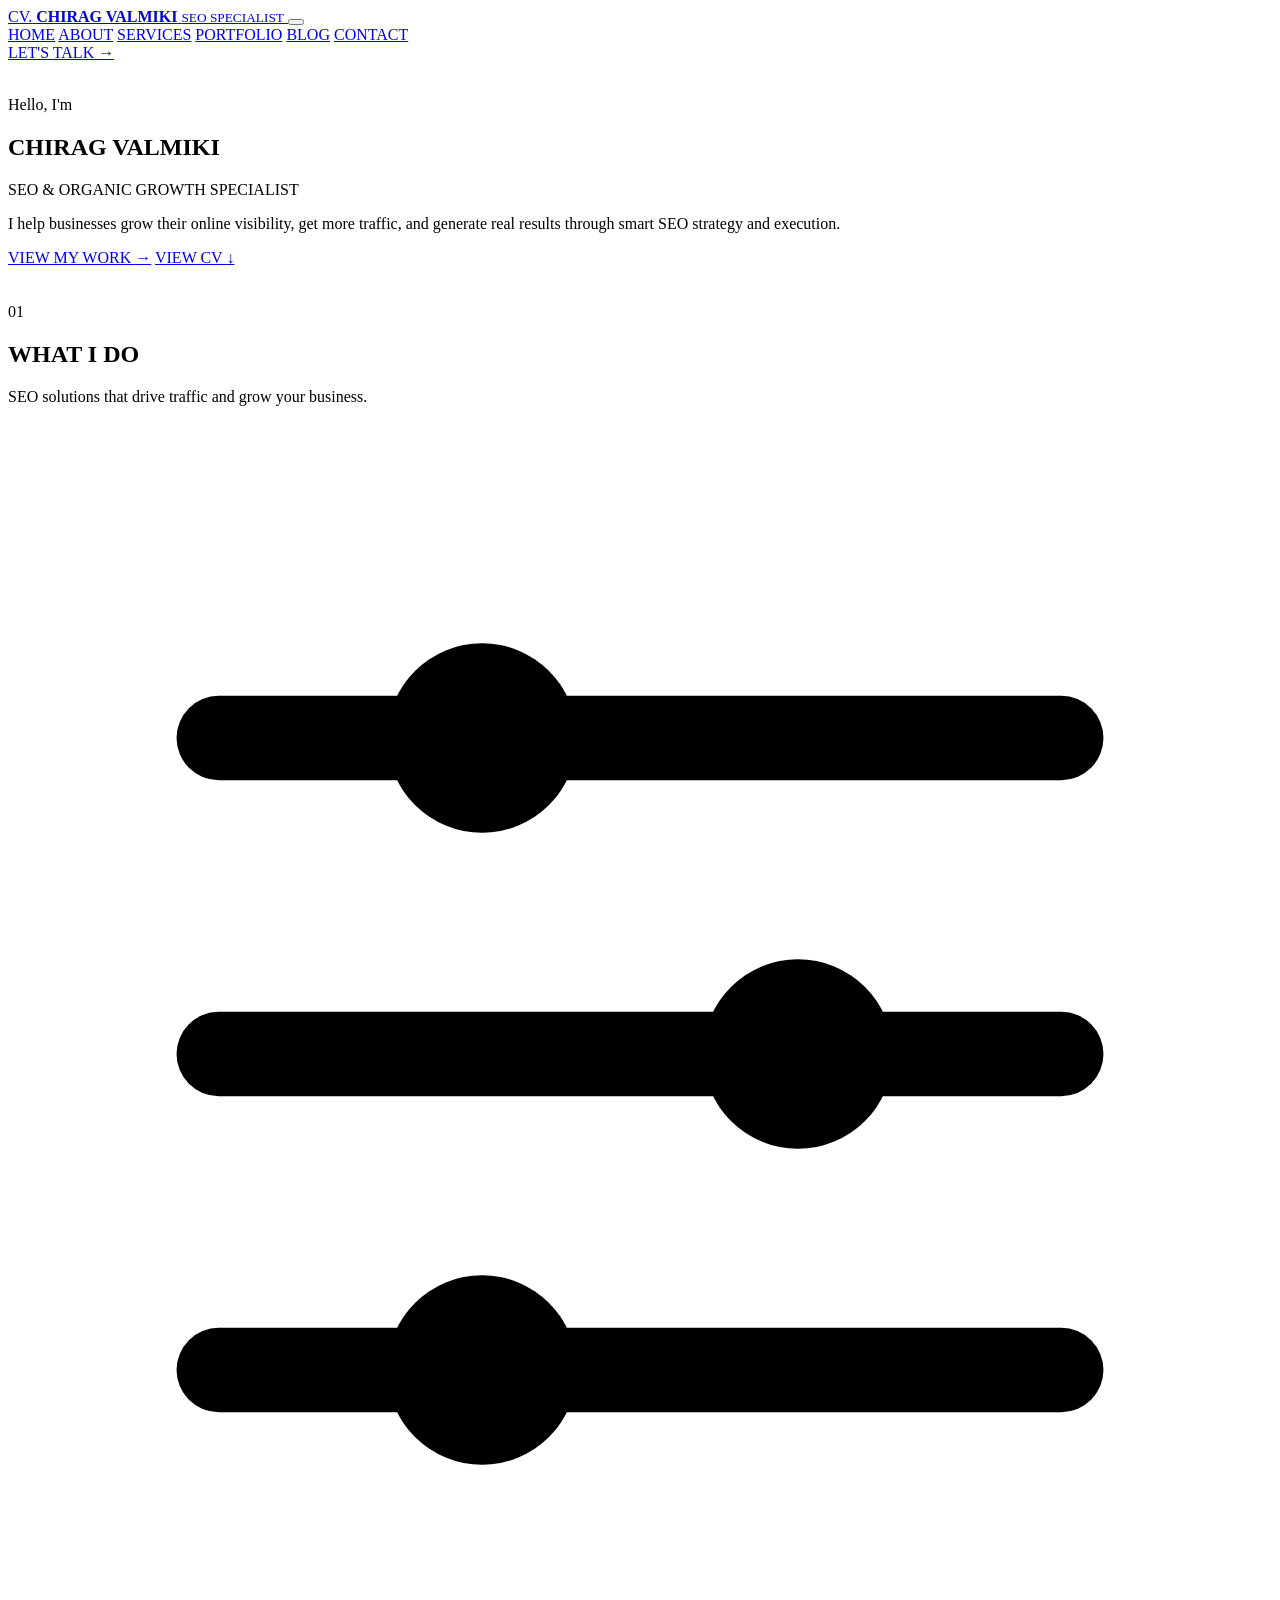
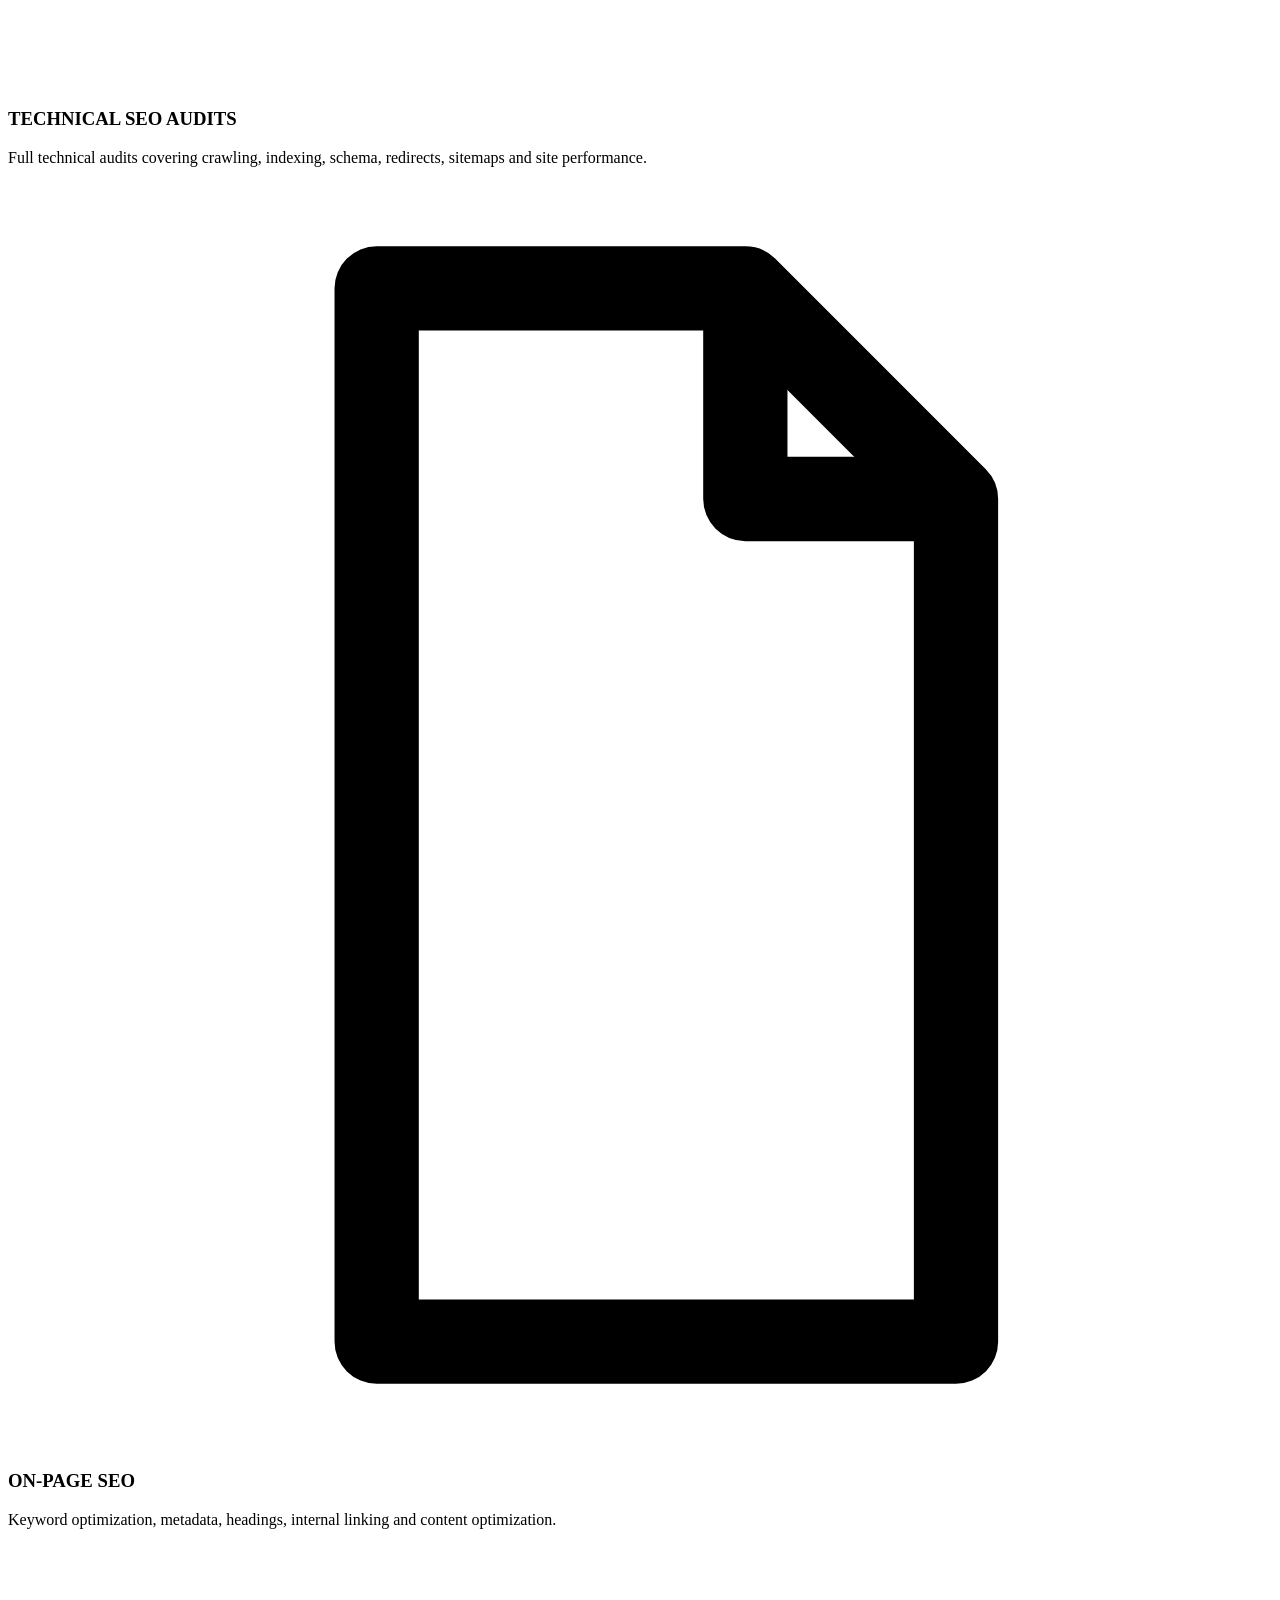
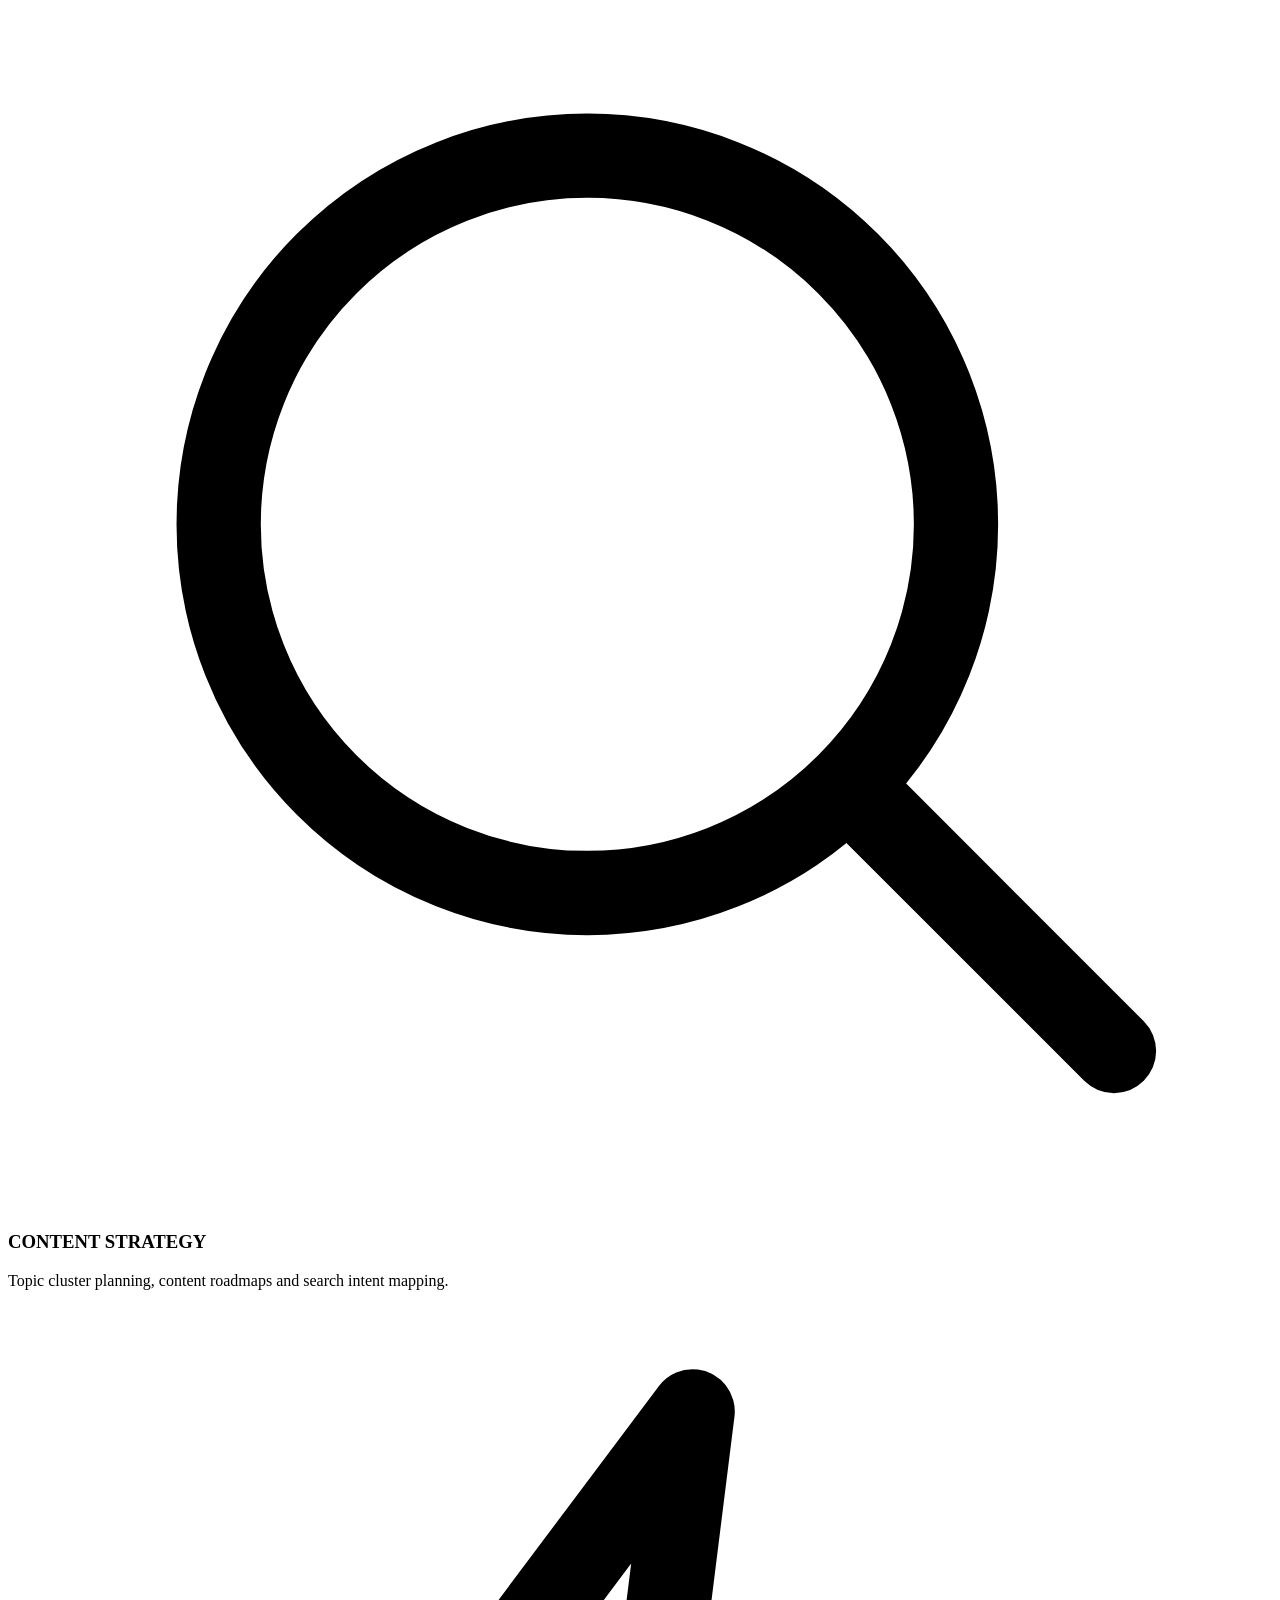
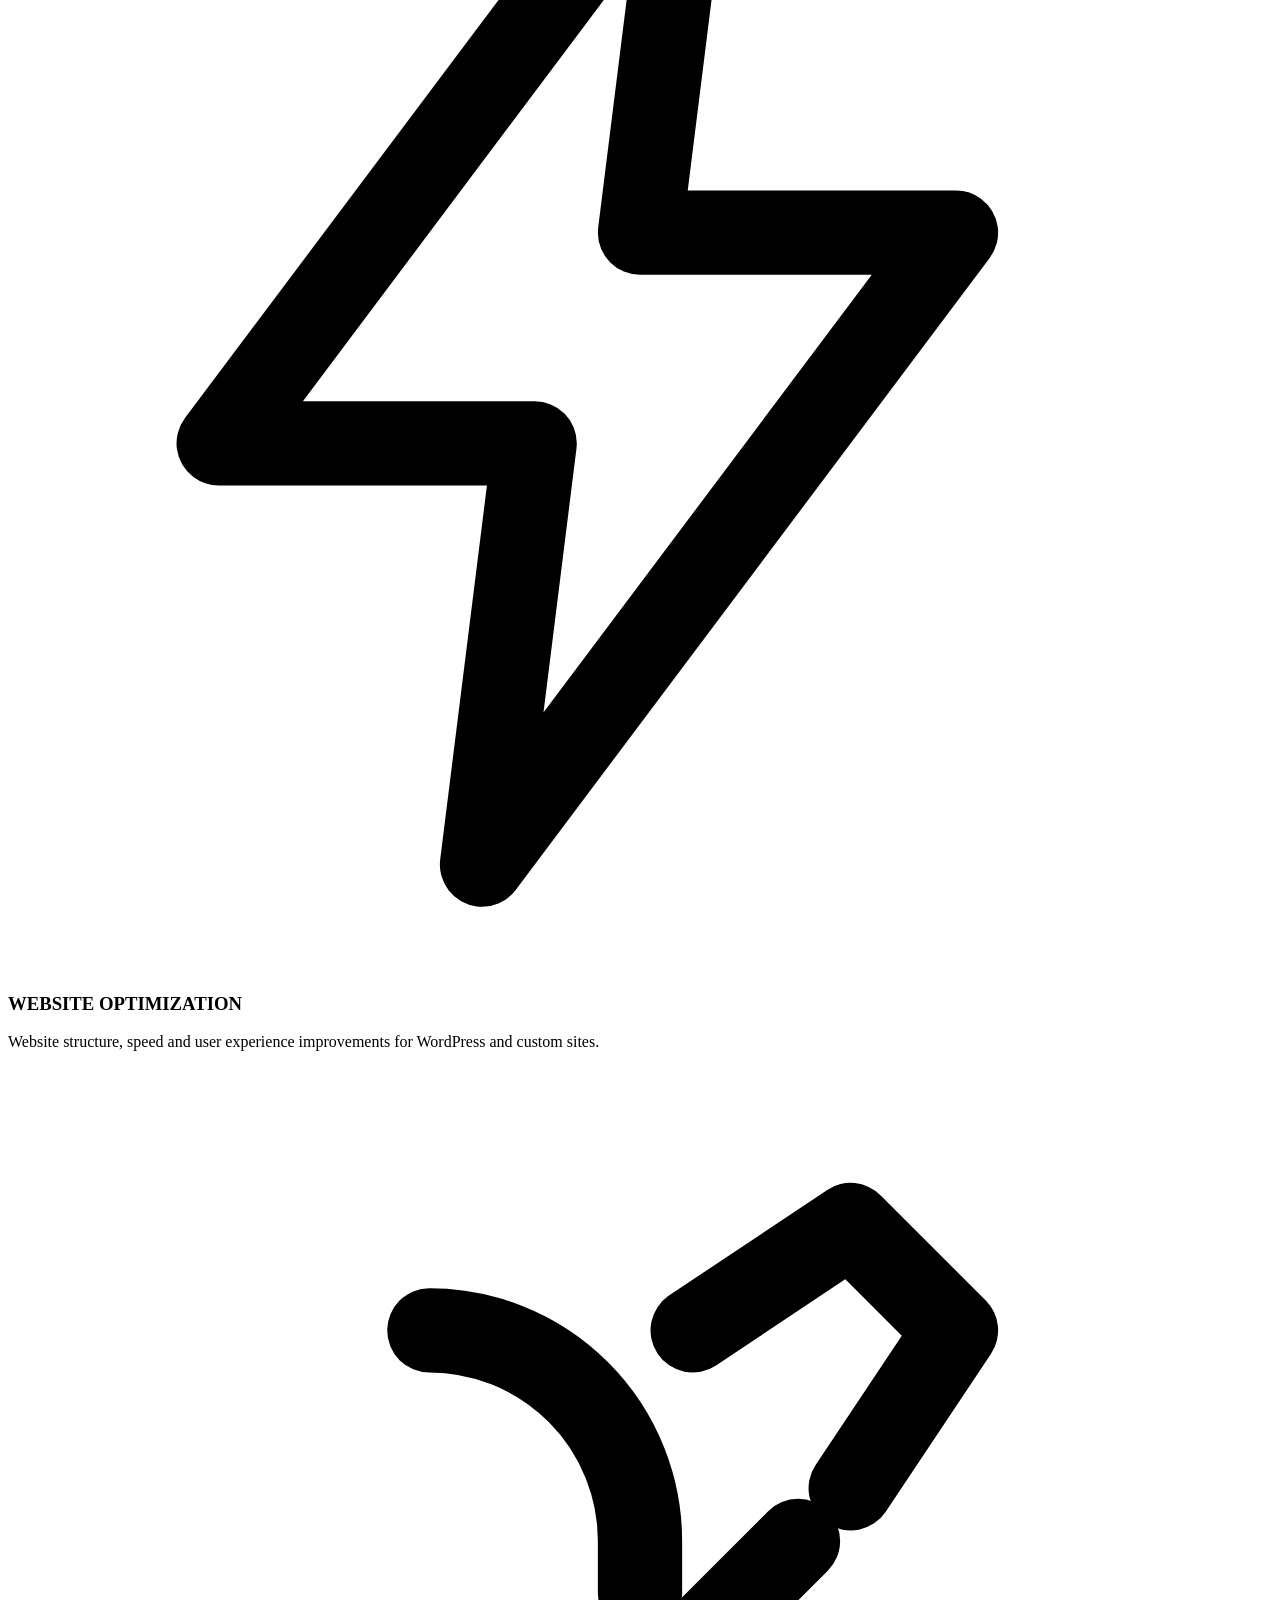
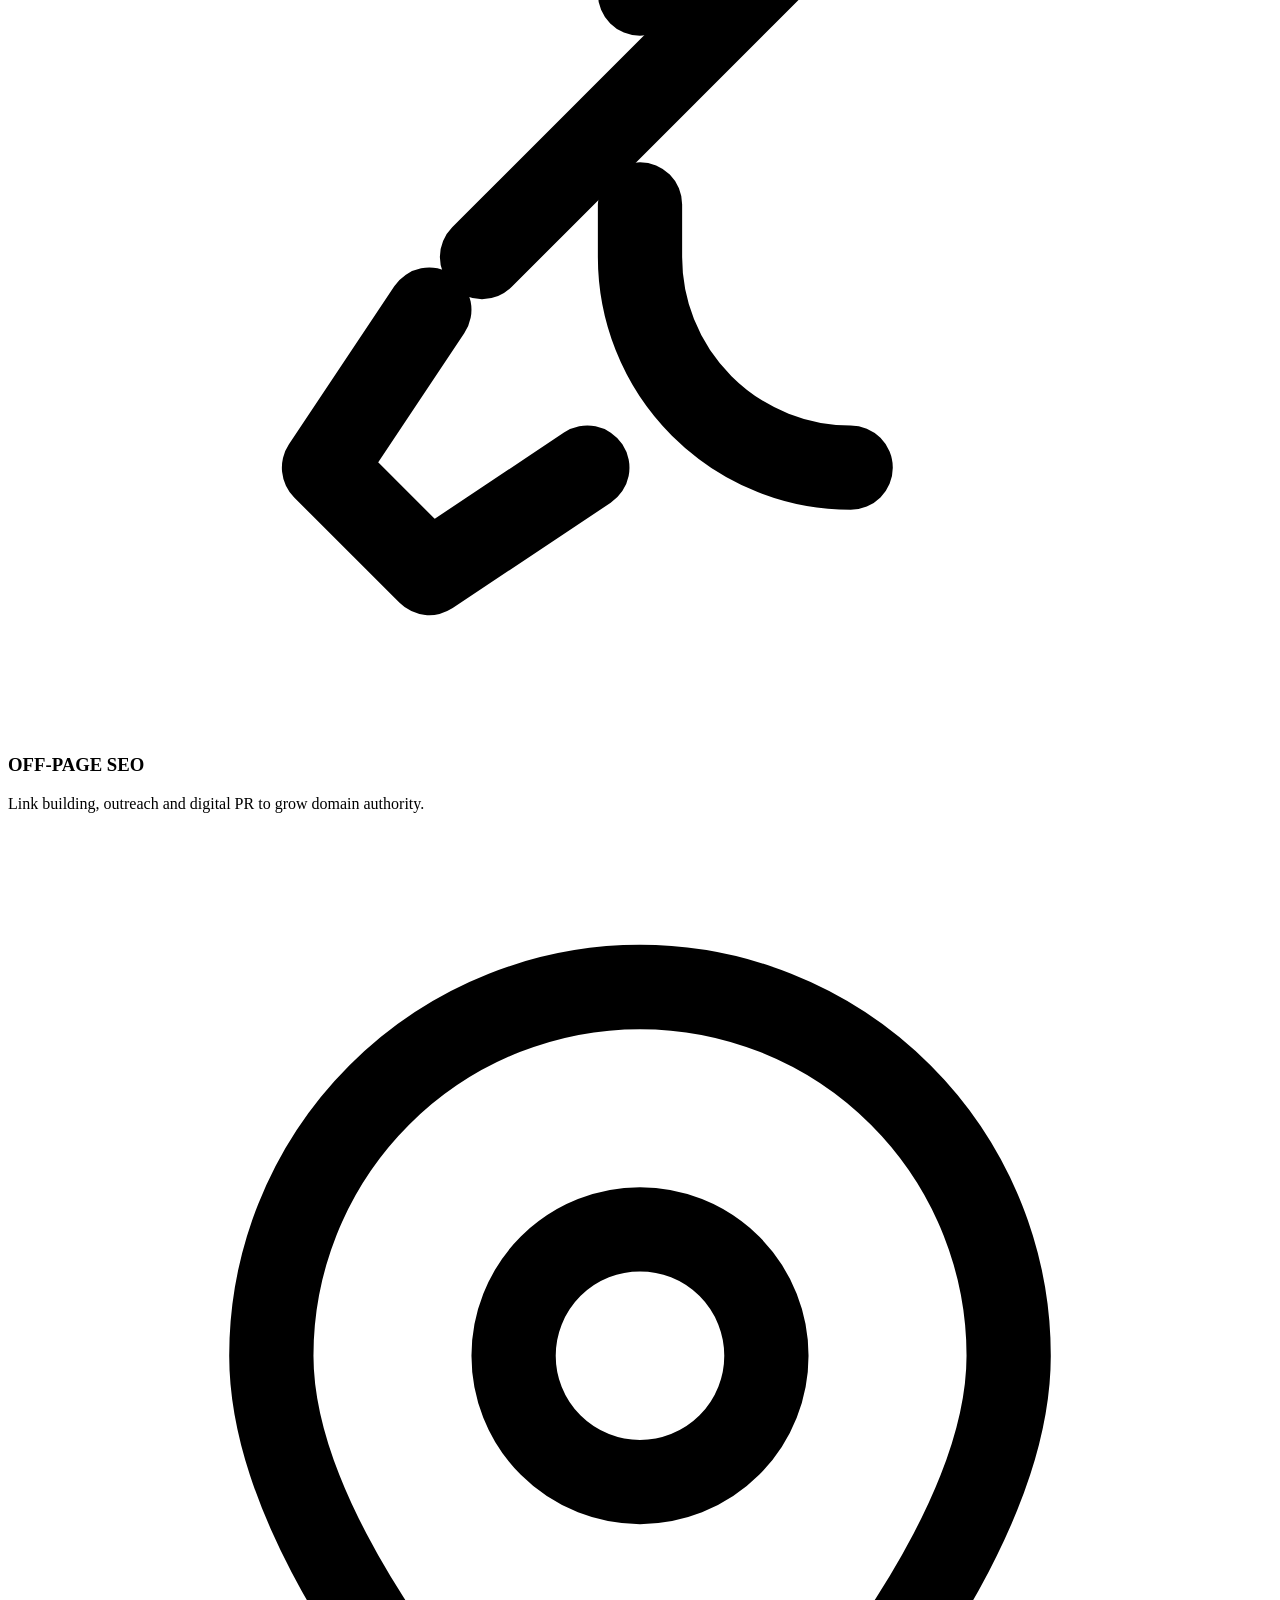
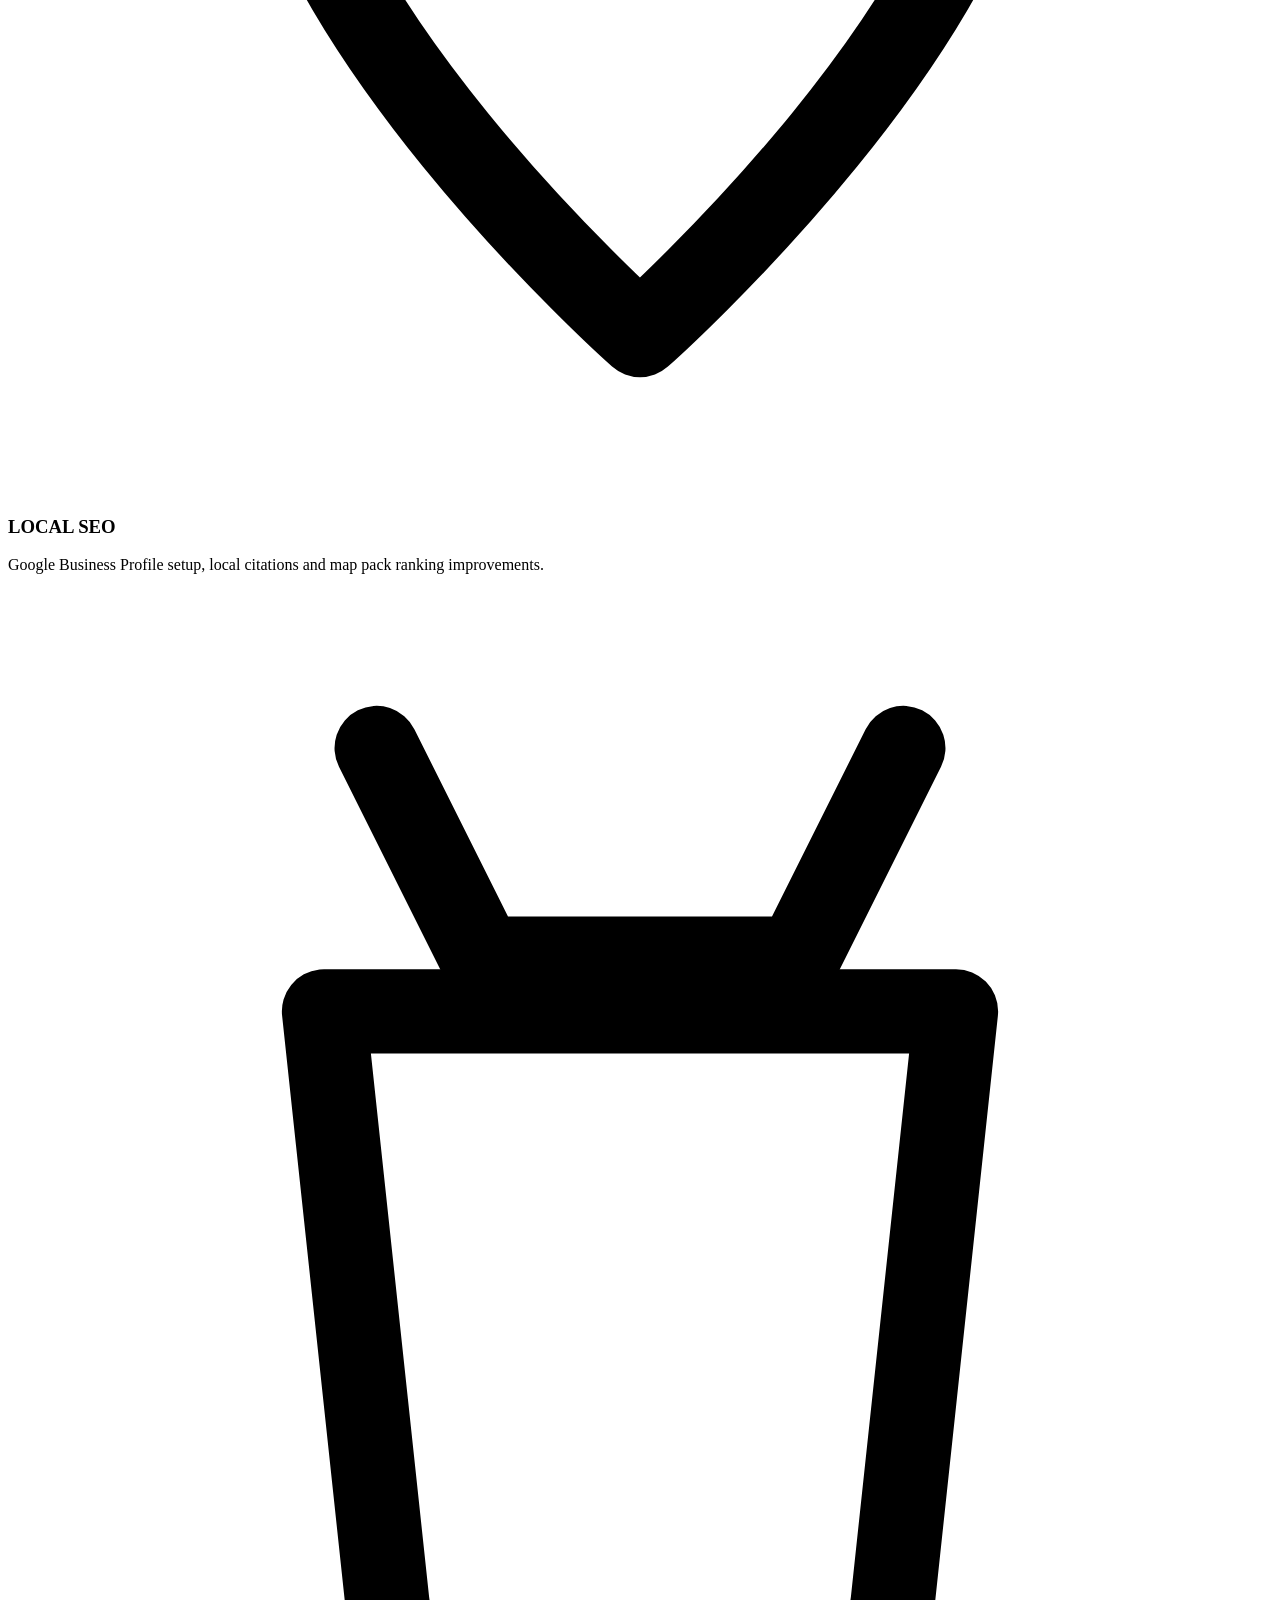
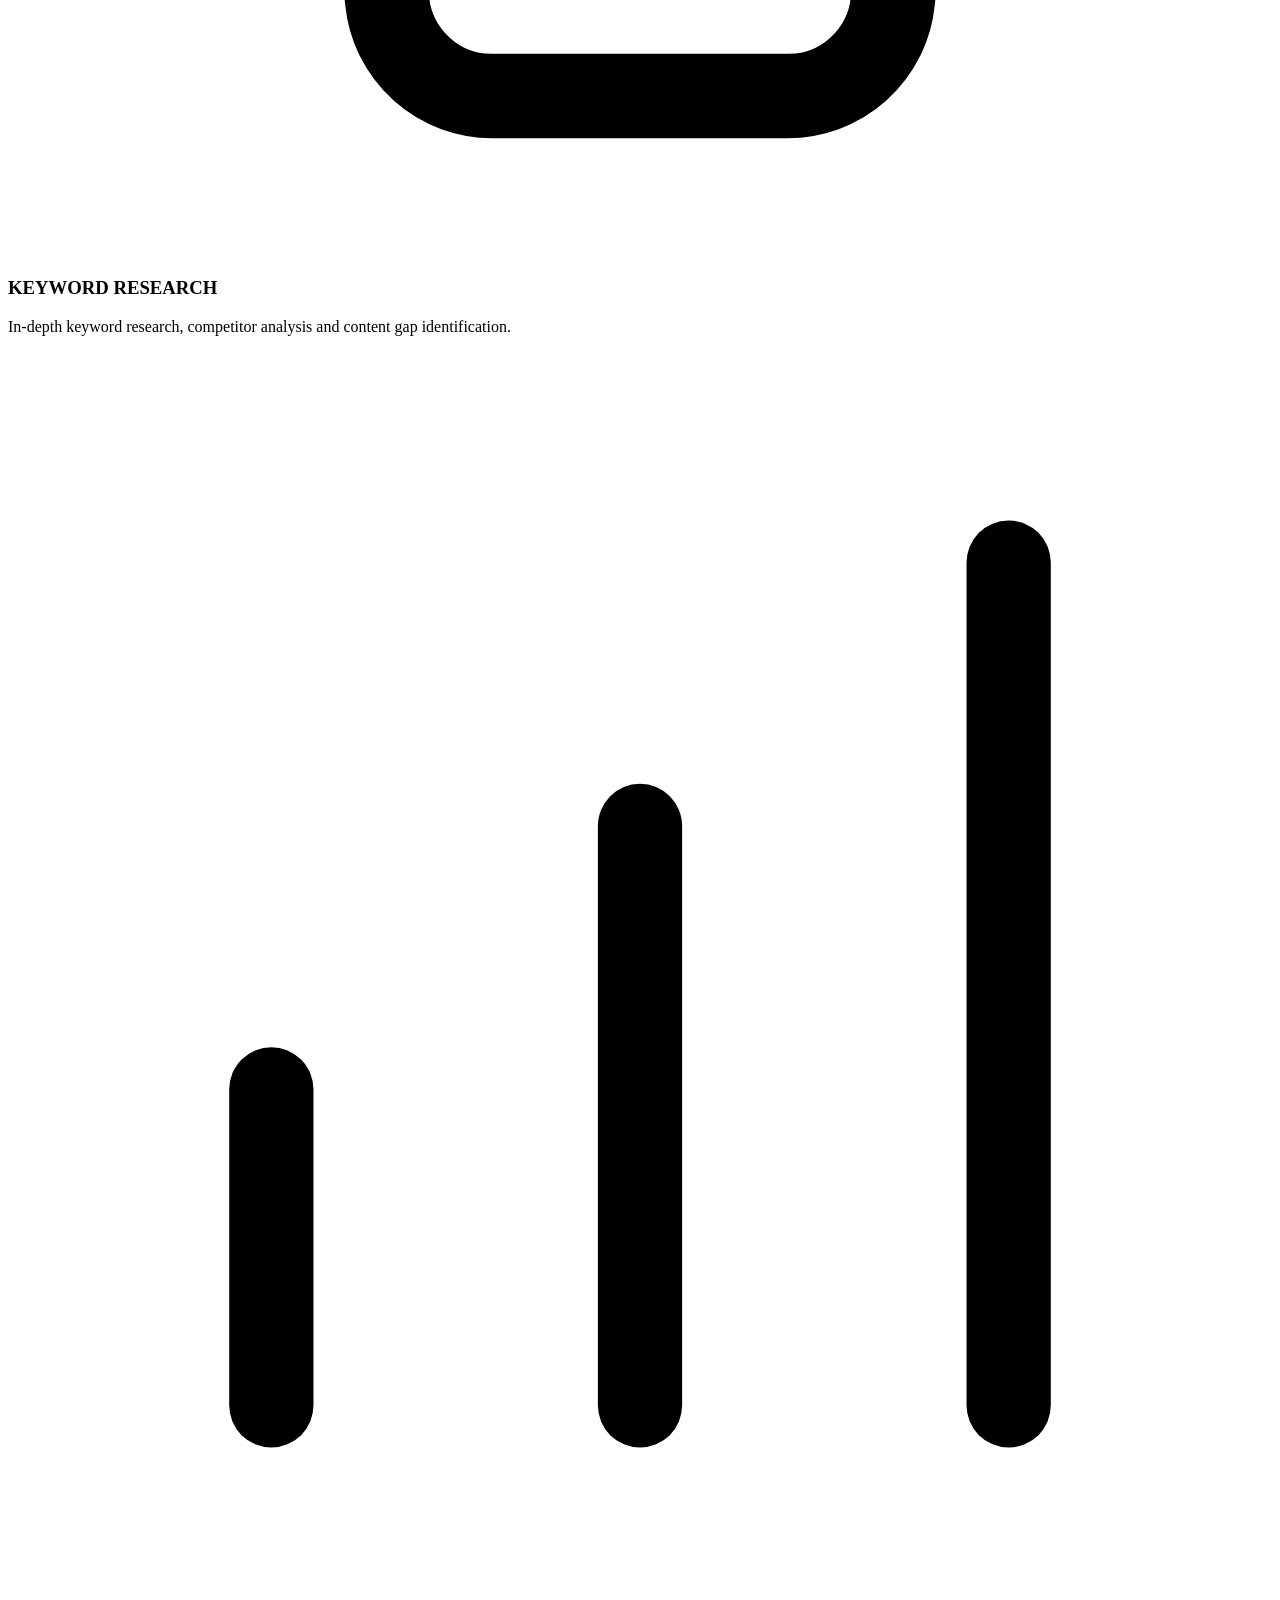
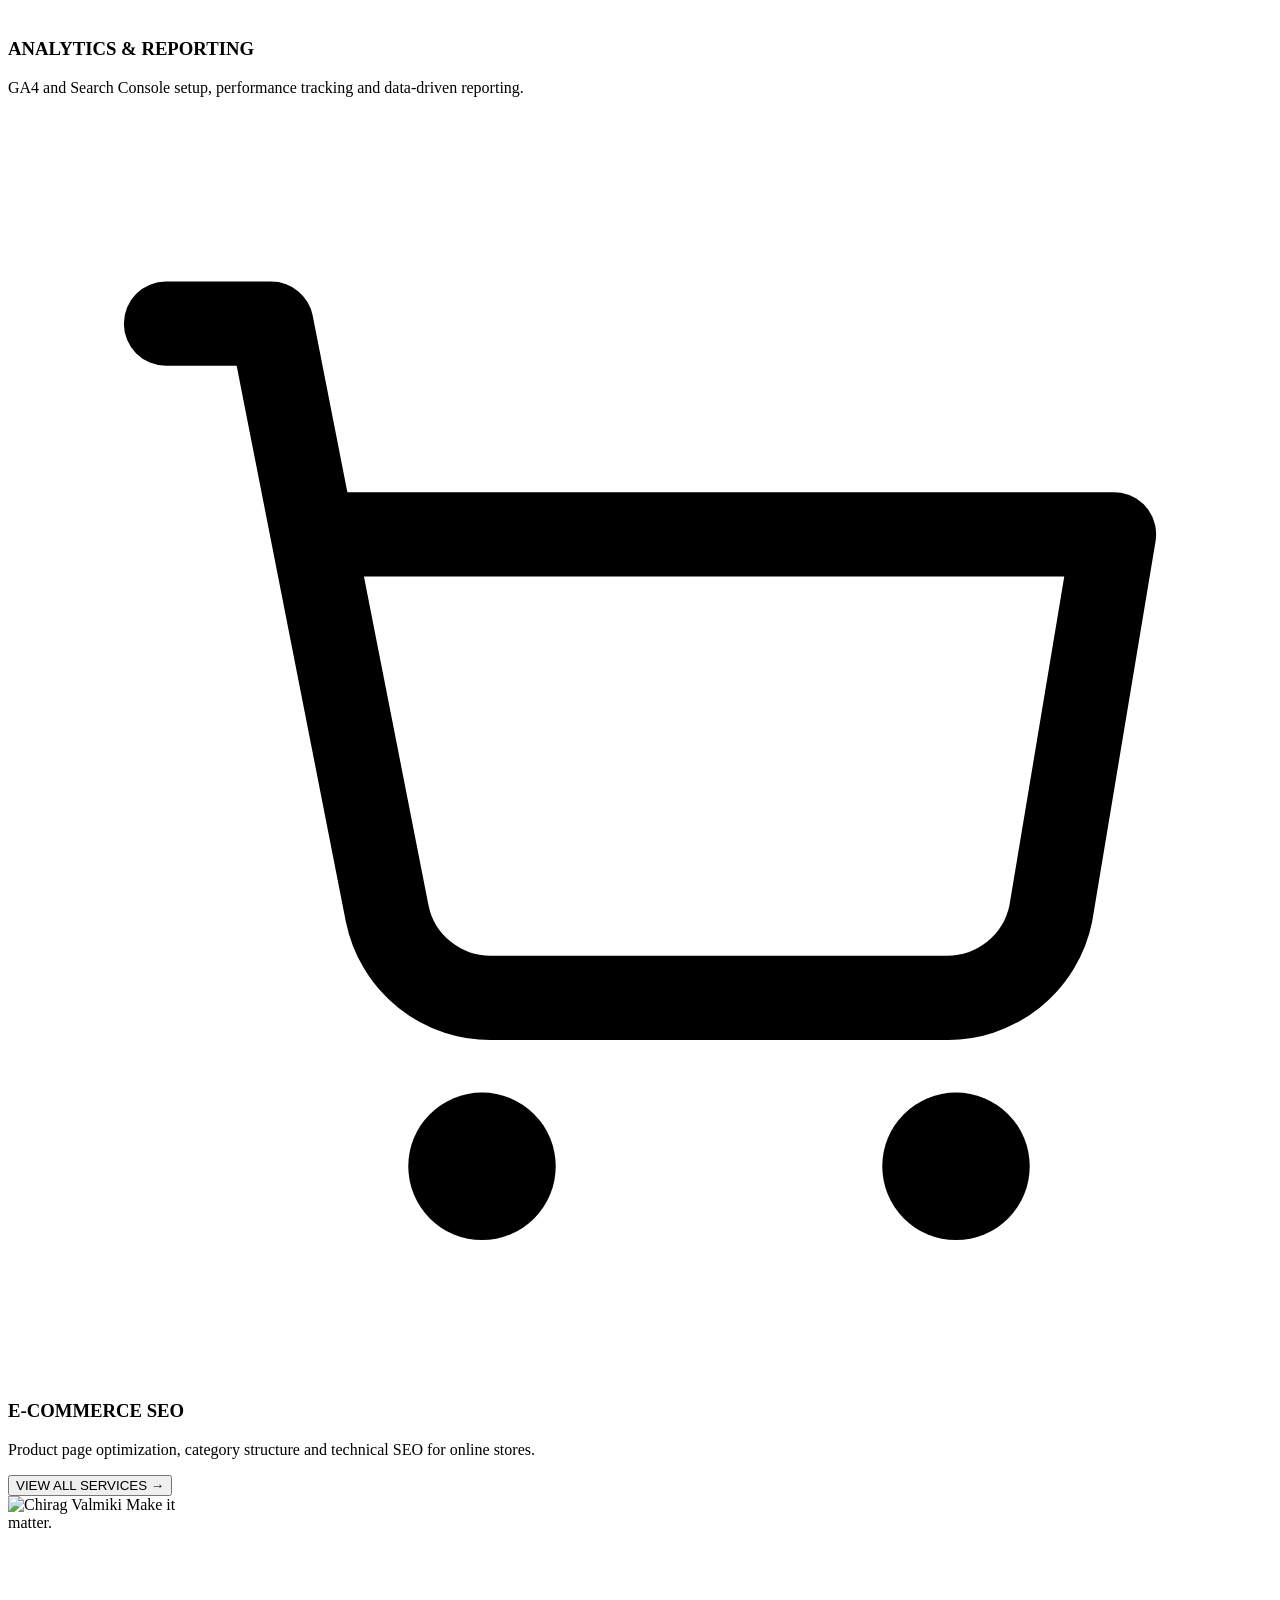
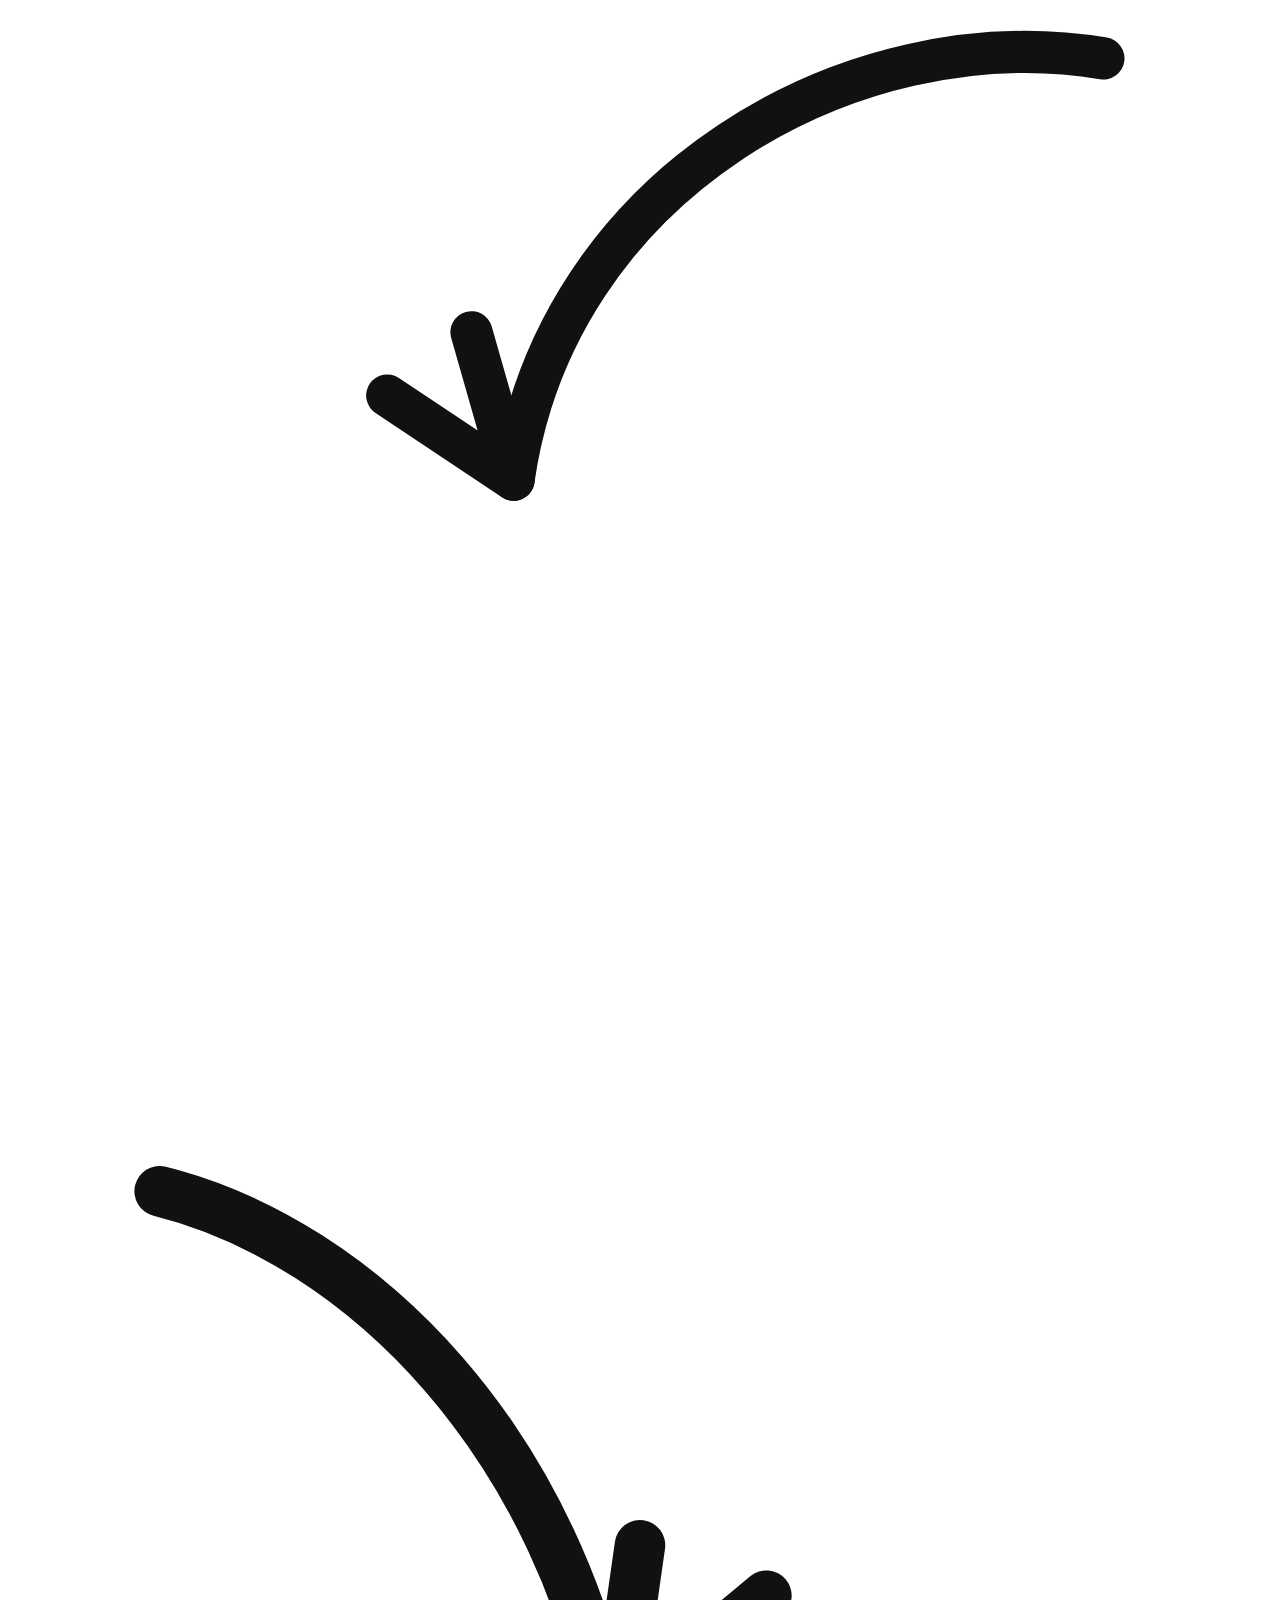
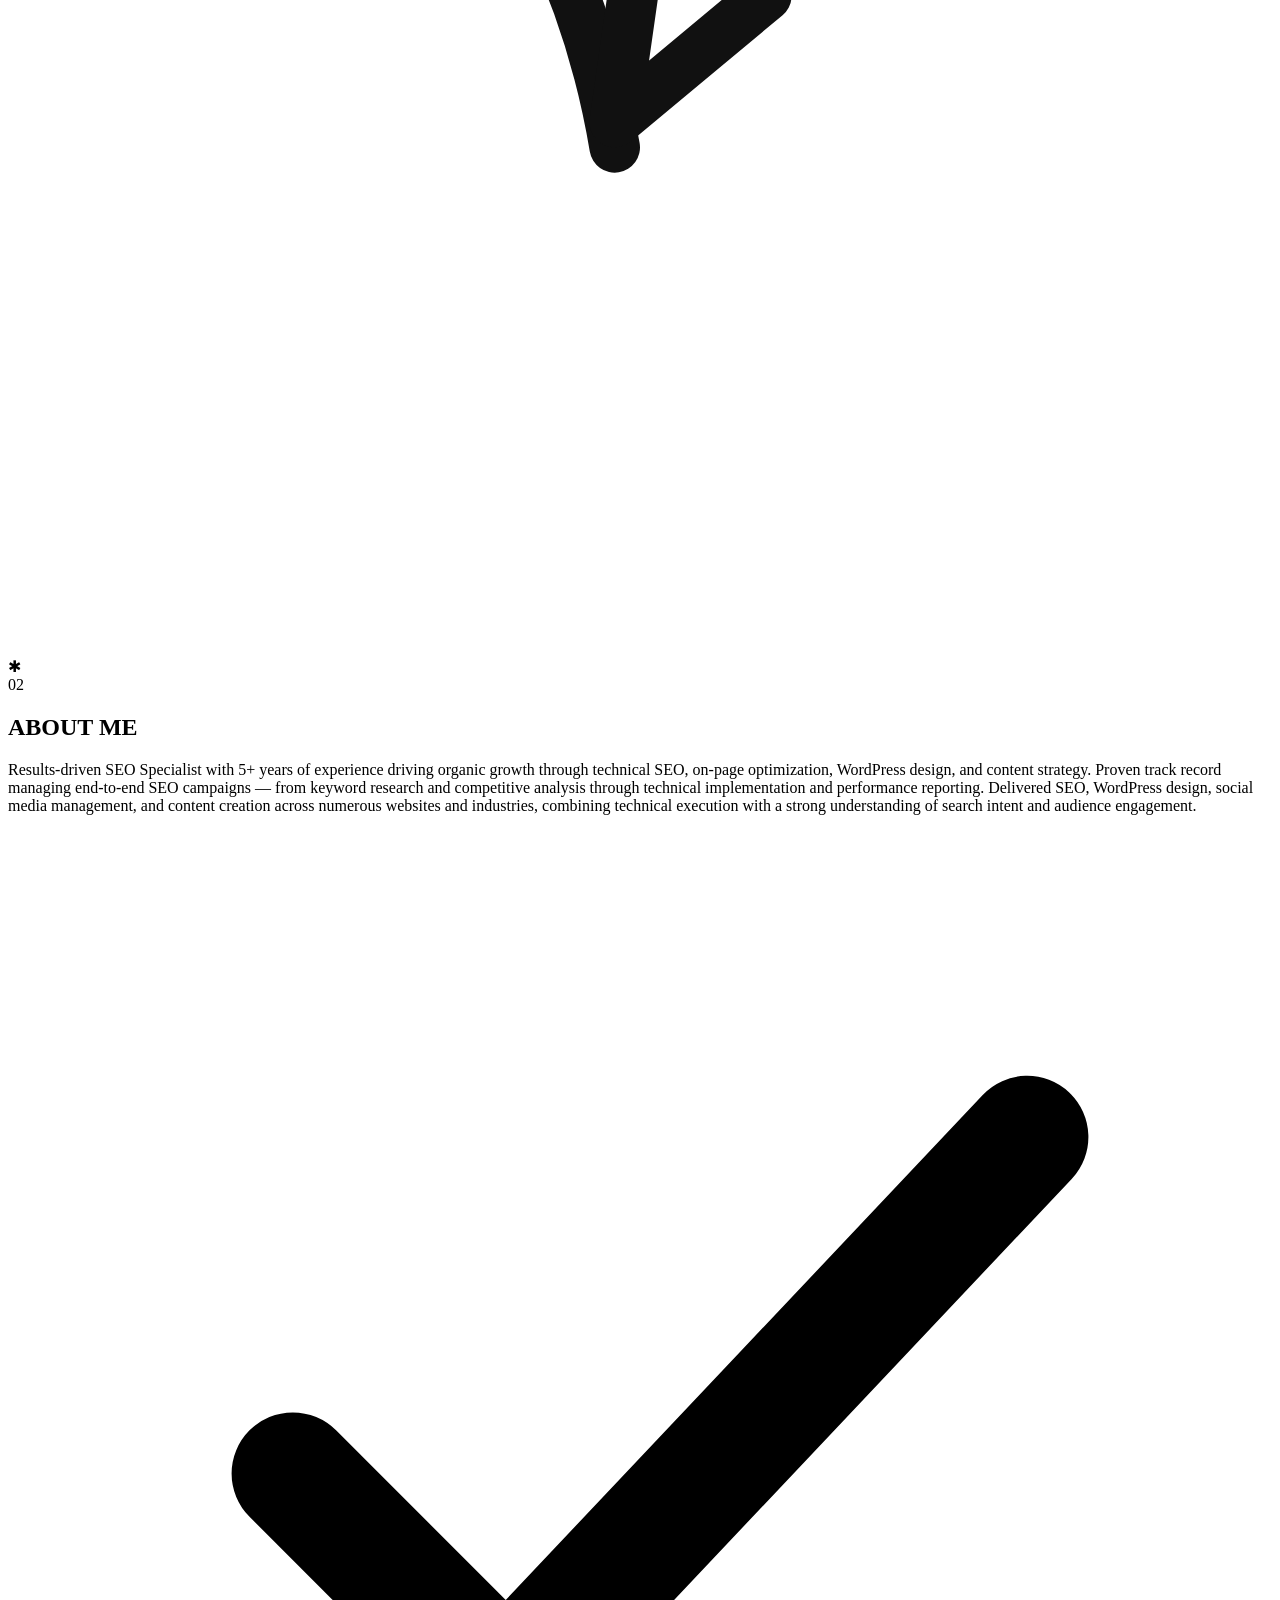
==== index.html @ bf058c1a "Add files via upload" ====
<!doctype html>
<html lang="en">
  <head>
    <meta charset="UTF-8" />
    <meta name="viewport" content="width=device-width, initial-scale=1.0" />

    <title>Chirag Valmiki | SEO Specialist</title>
    <meta
      name="description"
      content="Chirag Valmiki is an SEO & Organic Growth Specialist helping businesses improve search visibility, traffic and digital growth through technical SEO, content strategy and execution."
    />

    <!-- Fonts -->
    <link rel="preconnect" href="https://fonts.googleapis.com" />
    <link rel="preconnect" href="https://fonts.gstatic.com" crossorigin />
    <link
      href="https://fonts.googleapis.com/css2?family=Oswald:wght@500;600;700&family=Inter:wght@400;500;600;700;800&family=Caveat:wght@600;700&display=swap"
      rel="stylesheet"
    />

    <!-- Styles -->
    <link rel="stylesheet" href="css/reset.css" />
    <link rel="stylesheet" href="css/variables.css" />
    <link rel="stylesheet" href="css/global.css" />
  </head>

  <body>
    <!-- =====================================================
         HEADER
    ====================================================== -->
    <header class="site-header">
      <div class="container header-container">
        <a class="brand" href="#home" aria-label="Chirag Valmiki Home">
          <span class="brand-logo">CV.</span>

          <span class="brand-info">
            <strong>CHIRAG VALMIKI</strong>
            <small>SEO SPECIALIST</small>
          </span>
        </a>

        <button
          class="menu-toggle"
          type="button"
          aria-label="Open menu"
          aria-expanded="false"
          aria-controls="site-navigation"
        >
          <span></span>
          <span></span>
          <span></span>
        </button>

        <nav
          id="site-navigation"
          class="main-navigation"
          aria-label="Main Navigation"
        >
          <a href="#home" class="nav-link active">HOME</a>
          <a href="#about" class="nav-link">ABOUT</a>
          <a href="#services" class="nav-link">SERVICES</a>
          <a href="#portfolio" class="nav-link">PORTFOLIO</a>
          <a href="#blog" class="nav-link">BLOG</a>
          <a href="#contact" class="nav-link">CONTACT</a>
        </nav>

        <a class="header-cta" href="#contact">
          LET'S TALK
          <span aria-hidden="true">→</span>
        </a>
      </div>
    </header>

    <!-- =====================================================
         MAIN
    ====================================================== -->
    <main>
      <!-- =================================================
             HERO
        ================================================== -->
      <section class="hero" id="home">
        <!-- Orange transparent paint asset -->
        <img
          class="hero-paint"
          src="assets/images/Vibrant Orange Watercolour Splash.png"
          alt=""
          aria-hidden="true"
        />

        <div class="container hero-container">
          <!-- =============================
                     LEFT CONTENT
                ============================== -->
          <div class="hero-copy">
            <p class="hero-greeting">Hello, I'm</p>

            <h1 class="hero-title">
              <span>CHIRAG</span>
              <span>VALMIKI</span>
            </h1>

            <div class="hero-role">SEO &amp; ORGANIC GROWTH SPECIALIST</div>

            <p class="hero-description">
              I help businesses grow their online visibility, get more traffic,
              and generate real results through smart SEO strategy and
              execution.
            </p>

            <div class="hero-actions">
              <a class="btn btn-primary" href="#portfolio"
                >VIEW MY WORK <span aria-hidden="true">→</span></a
              >
              <a
                class="btn btn-download"
                href="assets/resume/Chirag_Valmiki_Resume.pdf"
                target="_blank"
                rel="noopener noreferrer"
                >VIEW CV <span aria-hidden="true">↓</span></a
              >
            </div>

            <img
              class="hero-left-doodle"
              src="assets/images/Curly Upward Spiral Arrow.png"
              alt=""
              aria-hidden="true"
            />
          </div>

          <!-- =============================
                     RIGHT ART / PERSON / ICONS
                ============================== -->
          <div class="hero-art" aria-hidden="true">
            <!-- Person -->
            <img
              class="hero-person"
              src="assets/images/chirag-photo.png"
              alt=""
            />
            <!-- Keyword Research (simplified inline SVG) -->

            <!-- Keyword Research -->
            <img
              class="hero-icon hero-icon-keyword"
              src="assets/images/Keyword_Research_Icon.png"
              alt=""
            />
            <!-- Content Strategy -->
            <img
              class="hero-icon hero-icon-content"
              src="assets/images/Notebook and Pen Content Strategy.png"
              alt=""
            />

            <!-- Technical SEO -->
            <img
              class="hero-icon hero-icon-technical"
              src="assets/images/Technical SEO Growth Chart.png"
              alt=""
            />

            <!-- WordPress -->
            <img
              class="hero-icon hero-icon-wordpress"
              src="assets/images/White WordPress Expert Logo.png"
              alt=""
            />

            <!-- Organic Growth -->
            <img
              class="hero-icon hero-icon-growth"
              src="assets/images/Organic Growth Chart.png"
              alt=""
            />

            <!-- Experience Badge -->
            <img
              class="hero-badge"
              src="assets/images/5+ Years of Experience Badge.png"
              alt=""
            />
          </div>
        </div>
      </section>

      <!-- Divider between Hero and Services -->
      <div class="container">
        <div class="section-divider"></div>
      </div>

      <!-- =================================================
             WHAT I DO / SERVICES
        ================================================== -->
      <section class="services" id="services">
        <div class="container services-container">
          <!-- =============================
                     LEFT INTRO
                ============================== -->
          <div class="services-intro">
            <span class="section-number">01</span>
            <h2 class="section-title">WHAT I DO</h2>
            <p class="services-lead">
              SEO solutions that drive traffic and grow your business.
            </p>
          </div>

          <!-- =============================
                     SERVICE GRID
                ============================== -->
          <div class="services-grid" id="servicesGrid">
            <!-- Always visible: first 3 -->
            <div class="service-item">
              <div class="service-icon">
                <svg
                  viewBox="0 0 24 24"
                  fill="none"
                  xmlns="http://www.w3.org/2000/svg"
                >
                  <line
                    x1="4"
                    y1="6"
                    x2="20"
                    y2="6"
                    stroke="currentColor"
                    stroke-width="1.6"
                    stroke-linecap="round"
                  />
                  <line
                    x1="4"
                    y1="12"
                    x2="20"
                    y2="12"
                    stroke="currentColor"
                    stroke-width="1.6"
                    stroke-linecap="round"
                  />
                  <line
                    x1="4"
                    y1="18"
                    x2="20"
                    y2="18"
                    stroke="currentColor"
                    stroke-width="1.6"
                    stroke-linecap="round"
                  />
                  <circle cx="9" cy="6" r="1.8" fill="currentColor" />
                  <circle cx="15" cy="12" r="1.8" fill="currentColor" />
                  <circle cx="9" cy="18" r="1.8" fill="currentColor" />
                </svg>
              </div>
              <h3 class="service-title">TECHNICAL SEO AUDITS</h3>
              <p class="service-description">
                Full technical audits covering crawling, indexing, schema,
                redirects, sitemaps and site performance.
              </p>
            </div>

            <div class="service-item">
              <div class="service-icon">
                <svg
                  viewBox="0 0 24 24"
                  fill="none"
                  xmlns="http://www.w3.org/2000/svg"
                >
                  <path
                    d="M7 2h7l4 4v16H7V2z"
                    stroke="currentColor"
                    stroke-width="1.6"
                    stroke-linejoin="round"
                  />
                  <path
                    d="M14 2v4h4"
                    stroke="currentColor"
                    stroke-width="1.6"
                    stroke-linejoin="round"
                  />
                </svg>
              </div>
              <h3 class="service-title">ON-PAGE SEO</h3>
              <p class="service-description">
                Keyword optimization, metadata, headings, internal linking and
                content optimization.
              </p>
            </div>

            <div class="service-item">
              <div class="service-icon">
                <svg
                  viewBox="0 0 24 24"
                  fill="none"
                  xmlns="http://www.w3.org/2000/svg"
                >
                  <circle
                    cx="11"
                    cy="11"
                    r="7"
                    stroke="currentColor"
                    stroke-width="1.6"
                  />
                  <line
                    x1="16"
                    y1="16"
                    x2="21"
                    y2="21"
                    stroke="currentColor"
                    stroke-width="1.6"
                    stroke-linecap="round"
                  />
                </svg>
              </div>
              <h3 class="service-title">CONTENT STRATEGY</h3>
              <p class="service-description">
                Topic cluster planning, content roadmaps and search intent
                mapping.
              </p>
            </div>

            <!-- Hidden by default: revealed by "View All Services" -->
            <div class="service-item services-extra">
              <div class="service-icon">
                <svg
                  viewBox="0 0 24 24"
                  fill="none"
                  xmlns="http://www.w3.org/2000/svg"
                >
                  <path
                    d="M13 2L4 14h6l-1 8 9-12h-6l1-8z"
                    stroke="currentColor"
                    stroke-width="1.6"
                    stroke-linejoin="round"
                  />
                </svg>
              </div>
              <h3 class="service-title">WEBSITE OPTIMIZATION</h3>
              <p class="service-description">
                Website structure, speed and user experience improvements for
                WordPress and custom sites.
              </p>
            </div>

            <div class="service-item services-extra">
              <div class="service-icon">
                <svg
                  viewBox="0 0 24 24"
                  fill="none"
                  xmlns="http://www.w3.org/2000/svg"
                >
                  <path
                    d="M9 15l6-6"
                    stroke="currentColor"
                    stroke-width="1.6"
                    stroke-linecap="round"
                  />
                  <path
                    d="M8 5a4 4 0 0 1 4 4v1M16 19a4 4 0 0 1-4-4v-1"
                    stroke="currentColor"
                    stroke-width="1.6"
                    stroke-linecap="round"
                  />
                  <path
                    d="M13 5l3-2 2 2-2 3M11 19l-3 2-2-2 2-3"
                    stroke="currentColor"
                    stroke-width="1.6"
                    stroke-linecap="round"
                    stroke-linejoin="round"
                  />
                </svg>
              </div>
              <h3 class="service-title">OFF-PAGE SEO</h3>
              <p class="service-description">
                Link building, outreach and digital PR to grow domain authority.
              </p>
            </div>

            <div class="service-item services-extra">
              <div class="service-icon">
                <svg
                  viewBox="0 0 24 24"
                  fill="none"
                  xmlns="http://www.w3.org/2000/svg"
                >
                  <path
                    d="M12 21s-7-6.2-7-11a7 7 0 0 1 14 0c0 4.8-7 11-7 11z"
                    stroke="currentColor"
                    stroke-width="1.6"
                    stroke-linejoin="round"
                  />
                  <circle
                    cx="12"
                    cy="10"
                    r="2.4"
                    stroke="currentColor"
                    stroke-width="1.6"
                  />
                </svg>
              </div>
              <h3 class="service-title">LOCAL SEO</h3>
              <p class="service-description">
                Google Business Profile setup, local citations and map pack
                ranking improvements.
              </p>
            </div>

            <div class="service-item services-extra">
              <div class="service-icon">
                <svg
                  viewBox="0 0 24 24"
                  fill="none"
                  xmlns="http://www.w3.org/2000/svg"
                >
                  <path
                    d="M7 3l2 4h6l2-4"
                    stroke="currentColor"
                    stroke-width="1.6"
                    stroke-linecap="round"
                    stroke-linejoin="round"
                  />
                  <path
                    d="M6 8h12l-1.2 11.2a2 2 0 0 1-2 1.8H9.2a2 2 0 0 1-2-1.8L6 8z"
                    stroke="currentColor"
                    stroke-width="1.6"
                    stroke-linejoin="round"
                  />
                </svg>
              </div>
              <h3 class="service-title">KEYWORD RESEARCH</h3>
              <p class="service-description">
                In-depth keyword research, competitor analysis and content gap
                identification.
              </p>
            </div>

            <div class="service-item services-extra">
              <div class="service-icon">
                <svg
                  viewBox="0 0 24 24"
                  fill="none"
                  xmlns="http://www.w3.org/2000/svg"
                >
                  <line
                    x1="5"
                    y1="20"
                    x2="5"
                    y2="14"
                    stroke="currentColor"
                    stroke-width="1.6"
                    stroke-linecap="round"
                  />
                  <line
                    x1="12"
                    y1="20"
                    x2="12"
                    y2="9"
                    stroke="currentColor"
                    stroke-width="1.6"
                    stroke-linecap="round"
                  />
                  <line
                    x1="19"
                    y1="20"
                    x2="19"
                    y2="4"
                    stroke="currentColor"
                    stroke-width="1.6"
                    stroke-linecap="round"
                  />
                </svg>
              </div>
              <h3 class="service-title">ANALYTICS &amp; REPORTING</h3>
              <p class="service-description">
                GA4 and Search Console setup, performance tracking and
                data-driven reporting.
              </p>
            </div>

            <div class="service-item services-extra">
              <div class="service-icon">
                <svg
                  viewBox="0 0 24 24"
                  fill="none"
                  xmlns="http://www.w3.org/2000/svg"
                >
                  <circle cx="9" cy="20" r="1.4" fill="currentColor" />
                  <circle cx="18" cy="20" r="1.4" fill="currentColor" />
                  <path
                    d="M3 4h2l2.2 11.2a2 2 0 0 0 2 1.6h8.6a2 2 0 0 0 2-1.6L21 8H6"
                    stroke="currentColor"
                    stroke-width="1.6"
                    stroke-linecap="round"
                    stroke-linejoin="round"
                  />
                </svg>
              </div>
              <h3 class="service-title">E-COMMERCE SEO</h3>
              <p class="service-description">
                Product page optimization, category structure and technical SEO
                for online stores.
              </p>
            </div>
          </div>
        </div>

        <div class="services-cta-wrap">
          <button
            class="btn btn-dark"
            type="button"
            id="servicesToggleBtn"
            aria-expanded="false"
            aria-controls="servicesGrid"
          >
            <span class="toggle-label">VIEW ALL SERVICES</span>
            <span class="toggle-arrow" aria-hidden="true">→</span>
          </button>
        </div>
      </section>

      <!-- Divider between Services and About -->
      <div class="container">
        <div class="section-divider"></div>
      </div>

      <!-- =================================================
             ABOUT ME
        ================================================== -->
      <section class="about" id="about">
        <div class="container about-container">
          <!-- =============================
                     LEFT: PHOTO
                ============================== -->
          <div class="about-visual">
            <div class="about-shape" aria-hidden="true"></div>

            <img
              class="about-photo"
              src="assets/images/chirag-photo-about.png"
              alt="Chirag Valmiki"
            />

            <span class="about-handwritten">Make it<br />matter.</span>

            <svg
              class="about-arrow about-arrow-left"
              viewBox="0 0 60 50"
              fill="none"
              xmlns="http://www.w3.org/2000/svg"
              aria-hidden="true"
            >
              <path
                d="M52 6C40 4 26 12 24 26"
                stroke="#111"
                stroke-width="2"
                stroke-linecap="round"
              />
              <path
                d="M18 22l6 4-2-7"
                stroke="#111"
                stroke-width="2"
                stroke-linecap="round"
                stroke-linejoin="round"
              />
            </svg>

            <svg
              class="about-arrow about-arrow-right"
              viewBox="0 0 50 50"
              fill="none"
              xmlns="http://www.w3.org/2000/svg"
              aria-hidden="true"
            >
              <path
                d="M6 8c8 2 16 10 18 22"
                stroke="#111"
                stroke-width="2"
                stroke-linecap="round"
              />
              <path
                d="M30 24l-6 5 1-7"
                stroke="#111"
                stroke-width="2"
                stroke-linecap="round"
                stroke-linejoin="round"
              />
            </svg>

            <span class="about-asterisk" aria-hidden="true">✱</span>

            <img
              class="about-doodle"
              src="assets/images/Curly Upward Spiral Arrow.png"
              alt=""
              aria-hidden="true"
            />
          </div>

          <!-- =============================
                     RIGHT: CONTENT
                ============================== -->
          <div class="about-copy">
            <span class="section-number">02</span>
            <h2 class="section-title">ABOUT ME</h2>

            <p class="about-bio">
              Results-driven SEO Specialist with 5+ years of experience driving
              organic growth through technical SEO, on-page optimization,
              WordPress design, and content strategy. Proven track record
              managing end-to-end SEO campaigns — from keyword research and
              competitive analysis through technical implementation and
              performance reporting. Delivered SEO, WordPress design, social
              media management, and content creation across numerous websites
              and industries, combining technical execution with a strong
              understanding of search intent and audience engagement.
            </p>

            <ul class="about-checklist">
              <li>
                <span class="check-icon" aria-hidden="true">
                  <svg
                    viewBox="0 0 20 20"
                    fill="none"
                    xmlns="http://www.w3.org/2000/svg"
                  >
                    <path
                      d="M4 10.5l3.5 3.5L16 5"
                      stroke="currentColor"
                      stroke-width="2"
                      stroke-linecap="round"
                      stroke-linejoin="round"
                    />
                  </svg>
                </span>
                5+ Years Experience
              </li>
              <li>
                <span class="check-icon" aria-hidden="true">
                  <svg
                    viewBox="0 0 20 20"
                    fill="none"
                    xmlns="http://www.w3.org/2000/svg"
                  >
                    <path
                      d="M4 10.5l3.5 3.5L16 5"
                      stroke="currentColor"
                      stroke-width="2"
                      stroke-linecap="round"
                      stroke-linejoin="round"
                    />
                  </svg>
                </span>
                End-to-End Campaign Management
              </li>
              <li>
                <span class="check-icon" aria-hidden="true">
                  <svg
                    viewBox="0 0 20 20"
                    fill="none"
                    xmlns="http://www.w3.org/2000/svg"
                  >
                    <path
                      d="M4 10.5l3.5 3.5L16 5"
                      stroke="currentColor"
                      stroke-width="2"
                      stroke-linecap="round"
                      stroke-linejoin="round"
                    />
                  </svg>
                </span>
                Result Oriented Strategy
              </li>
              <li>
                <span class="check-icon" aria-hidden="true">
                  <svg
                    viewBox="0 0 20 20"
                    fill="none"
                    xmlns="http://www.w3.org/2000/svg"
                  >
                    <path
                      d="M4 10.5l3.5 3.5L16 5"
                      stroke="currentColor"
                      stroke-width="2"
                      stroke-linecap="round"
                      stroke-linejoin="round"
                    />
                  </svg>
                </span>
                Always Learning &amp; Adapting
              </li>
            </ul>

            <a class="btn btn-primary" href="#contact">
              MORE ABOUT ME
              <span aria-hidden="true">→</span>
            </a>
          </div>
        </div>
      </section>

      <!-- Divider between About and Featured Work -->
      <div class="container">
        <div class="section-divider"></div>
      </div>

      <!-- =================================================
             FEATURED WORK
        ================================================== -->
      <section class="portfolio" id="portfolio">
        <div class="container">
          <div class="portfolio-header">
            <div class="portfolio-intro">
              <span class="section-number">03</span>
              <h2 class="section-title">FEATURED WORK</h2>
              <p class="portfolio-lead">
                Here are some of the projects I'm proud of.
              </p>
            </div>

            <a class="portfolio-view-all" href="#portfolio">
              VIEW ALL PROJECTS
              <span aria-hidden="true">→</span>
            </a>
          </div>

          <div class="portfolio-grid">
            <!-- Project 1 -->
            <div class="project-card">
              <div class="project-image">
                <img
                  src="assets/images/theanipedia.png"
                  alt="TheAnipedia project screenshot"
                />
                <div class="image-placeholder">
                  Add assets/images/theanipedia.png
                </div>
              </div>
              <span class="project-category">SEO STRATEGY &amp; CONTENT</span>
              <h3 class="project-title">TheAnipedia</h3>
              <p class="project-description">
                A pet care content site built on WordPress with Elementor —
                currently in progress. Publishing SEO-optimized guides on cat
                and dog behavior, health, and everyday care, with content
                strategy planned around search intent and keyword research.
              </p>
              <a
                class="project-link"
                href="https://www.theanipedia.com/"
                target="_blank"
                rel="noopener noreferrer"
              >
                VIEW PROJECT
                <span aria-hidden="true">→</span>
              </a>
            </div>

            <!-- Project 2 -->
            <div class="project-card">
              <div class="project-image">
                <img
                  src="assets/images/devashish.png"
                  alt="Devashish.net project screenshot"
                />
                <div class="image-placeholder">
                  Add assets/images/devashish.png
                </div>
              </div>
              <span class="project-category">TECHNICAL SEO</span>
              <h3 class="project-title">Devashish.net</h3>
              <p class="project-description">
                Fixed technical issues, improved site speed and boosted rankings
                for important keywords.
              </p>
              <a class="project-link" href="#">
                VIEW CASE STUDY
                <span aria-hidden="true">→</span>
              </a>
            </div>

            <!-- Project 3 -->
            <div class="project-card">
              <div class="project-image">
                <img
                  src="assets/images/trivedi.png"
                  alt="Trivedi Associates project screenshot"
                />
                <div class="image-placeholder">
                  Add assets/images/trivedi.png
                </div>
              </div>
              <span class="project-category">LOCAL SEO</span>
              <h3 class="project-title">Trivedi Associates</h3>
              <p class="project-description">
                Improved Google Business visibility and local keywords ranking
                in a competitive niche.
              </p>
              <a class="project-link" href="#">
                VIEW CASE STUDY
                <span aria-hidden="true">→</span>
              </a>
            </div>
          </div>
        </div>
      </section>
      <!-- =================================================
             SKILLS & TOOLS
        ================================================== -->
      <section class="skills" id="skills">
        <div class="container skills-container">
          <div class="skills-intro">
            <span class="section-number skills-number">04</span>
            <h2 class="section-title skills-title">SKILLS &amp; TOOLS</h2>
            <p class="skills-lead">
              Technologies and tools I use to get the job done.
            </p>
          </div>

          <div class="skills-grid">
            <div class="skill-item">
              <div class="skill-icon-box">
                <img src="assets/icons/wordpress.png" alt="WordPress logo" />
              </div>
              <span class="skill-name">WordPress</span>
            </div>

            <div class="skill-item">
              <div class="skill-icon-box">
                <img
                  src="assets/icons/google-search-console.png"
                  alt="Google Search Console logo"
                />
              </div>
              <span class="skill-name">Google Search Console</span>
            </div>

            <div class="skill-item">
              <div class="skill-icon-box">
                <img
                  src="assets/icons/google-analytics.png"
                  alt="Google Analytics 4 logo"
                />
              </div>
              <span class="skill-name">Google Analytics 4</span>
            </div>

            <div class="skill-item">
              <div class="skill-icon-box">
                <img src="assets/icons/ahrefs.png" alt="Ahrefs logo" />
              </div>
              <span class="skill-name">Ahrefs</span>
            </div>

            <div class="skill-item">
              <div class="skill-icon-box">
                <img src="assets/icons/semrush.png" alt="SEMrush logo" />
              </div>
              <span class="skill-name">SEMrush</span>
            </div>

            <div class="skill-item">
              <div class="skill-icon-box">
                <img src="assets/icons/yoast.png" alt="Yoast SEO logo" />
              </div>
              <span class="skill-name">Yoast SEO</span>
            </div>

            <div class="skill-item">
              <div class="skill-icon-box">
                <img src="assets/icons/elementor.png" alt="Elementor logo" />
              </div>
              <span class="skill-name">Elementor</span>
            </div>

            <div class="skill-item">
              <div class="skill-icon-box">
                <img src="assets/icons/canva.png" alt="Canva logo" />
              </div>
              <span class="skill-name">Canva</span>
            </div>

            <div class="skill-item">
              <div class="skill-icon-box">
                <img
                  src="assets/icons/google-tag-manager.png"
                  alt="Google Tag Manager logo"
                />
              </div>
              <span class="skill-name">Google Tag Manager</span>
            </div>

            <div class="skill-item">
              <div class="skill-icon-box">
                <img src="assets/icons/claude.png" alt="Claude AI logo" />
              </div>
              <span class="skill-name">Claude AI</span>
            </div>
          </div>
        </div>
      </section>
      <!-- Divider between Skills and Testimonials -->
      <div class="container">
        <div class="section-divider"></div>
      </div>

      <!-- =================================================
             TESTIMONIALS
        ================================================== -->
      <section class="testimonials" id="testimonials">
        <div class="container">
          <div class="testimonials-header">
            <span class="section-number">05</span>
            <h2 class="section-title">WHAT CLIENTS SAY</h2>
          </div>

          <div class="testimonials-grid">
            <div class="testimonial-card">
              <svg
                class="quote-mark"
                viewBox="0 0 40 32"
                fill="none"
                xmlns="http://www.w3.org/2000/svg"
                aria-hidden="true"
              >
                <path
                  d="M0 32V19.2C0 8.4 6.9 1.4 16.6 0L18.4 4.4C11.7 6 8.3 9.9 7.8 15.2H16.6V32H0Z"
                  fill="currentColor"
                />
                <path
                  d="M21.6 32V19.2C21.6 8.4 28.5 1.4 38.2 0L40 4.4C33.3 6 29.9 9.9 29.4 15.2H38.2V32H21.6Z"
                  fill="currentColor"
                />
              </svg>
              <p class="testimonial-text">
                Chirag's SEO strategies helped us grow our traffic significantly
                on TheAnipedia. Highly professional and result oriented!
              </p>
              <div class="testimonial-author">
                <span class="author-avatar">RS</span>
                <div class="author-info">
                  <strong>Rahul Sharma</strong>
                  <span>Founder, TheAnipedia</span>
                </div>
              </div>
            </div>

            <div class="testimonial-card">
              <svg
                class="quote-mark"
                viewBox="0 0 40 32"
                fill="none"
                xmlns="http://www.w3.org/2000/svg"
                aria-hidden="true"
              >
                <path
                  d="M0 32V19.2C0 8.4 6.9 1.4 16.6 0L18.4 4.4C11.7 6 8.3 9.9 7.8 15.2H16.6V32H0Z"
                  fill="currentColor"
                />
                <path
                  d="M21.6 32V19.2C21.6 8.4 28.5 1.4 38.2 0L40 4.4C33.3 6 29.9 9.9 29.4 15.2H38.2V32H21.6Z"
                  fill="currentColor"
                />
              </svg>
              <p class="testimonial-text">
                Great experience working with Chirag. He fixed all our technical
                issues and improved our rankings steadily.
              </p>
              <div class="testimonial-author">
                <span class="author-avatar">D</span>
                <div class="author-info">
                  <strong>Devashish</strong>
                  <span>Owner, Devashish.net</span>
                </div>
              </div>
            </div>

            <div class="testimonial-card">
              <svg
                class="quote-mark"
                viewBox="0 0 40 32"
                fill="none"
                xmlns="http://www.w3.org/2000/svg"
                aria-hidden="true"
              >
                <path
                  d="M0 32V19.2C0 8.4 6.9 1.4 16.6 0L18.4 4.4C11.7 6 8.3 9.9 7.8 15.2H16.6V32H0Z"
                  fill="currentColor"
                />
                <path
                  d="M21.6 32V19.2C21.6 8.4 28.5 1.4 38.2 0L40 4.4C33.3 6 29.9 9.9 29.4 15.2H38.2V32H21.6Z"
                  fill="currentColor"
                />
              </svg>
              <p class="testimonial-text">
                Excellent work on our Local SEO campaign. Business visibility
                improved a lot. Highly recommended!
              </p>
              <div class="testimonial-author">
                <span class="author-avatar">HT</span>
                <div class="author-info">
                  <strong>Hardik Trivedi</strong>
                  <span>Partner, Trivedi Associates</span>
                </div>
              </div>
            </div>
          </div>
        </div>
      </section>
      <!-- Divider between Testimonials and Blog -->
      <div class="container">
        <div class="section-divider"></div>
      </div>

      <!-- =================================================
             BLOG
        ================================================== -->
      <section class="blog" id="blog">
        <div class="container blog-container">
          <span class="section-number">06</span>
          <h2 class="section-title">BLOG</h2>
          <p class="blog-lead">
            Latest SEO insights, experiments and practical strategies.
          </p>

          <a
            class="btn btn-dark"
            href="https://trivediassociates.co.in/blog/third-party-inspection-certificate-lifting-equipment/"
            target="_blank"
            rel="noopener noreferrer"
          >
            VIEW ARTICLES
            <span aria-hidden="true">→</span>
          </a>
        </div>
      </section>
      <!-- =================================================
             CONTACT CTA
        ================================================== -->
      <section class="contact" id="contact">
        <div class="container">
          <div class="contact-grid">
            <!-- COLUMN 1: message -->
            <div class="contact-col">
              <h2 class="contact-heading">LET'S WORK<br />TOGETHER</h2>
              <p class="contact-lead">
                Have a project in mind? Let's talk about how I can help you grow
                your organic traffic and search visibility.
              </p>
            </div>

            <!-- COLUMN 2: contact -->
            <div class="contact-col">
              <h3 class="contact-col-title">CONTACT</h3>

              <ul class="contact-details">
                <li>
                  <svg
                    viewBox="0 0 24 24"
                    fill="none"
                    xmlns="http://www.w3.org/2000/svg"
                    aria-hidden="true"
                  >
                    <path
                      d="M3 6h18v12H3V6z"
                      stroke="currentColor"
                      stroke-width="1.6"
                      stroke-linejoin="round"
                    />
                    <path
                      d="M3 7l9 6 9-6"
                      stroke="currentColor"
                      stroke-width="1.6"
                      stroke-linejoin="round"
                    />
                  </svg>
                  <a href="mailto:chiragvalmiki96@gmail.com"
                    >chiragvalmiki96@gmail.com</a
                  >
                </li>
              </ul>

              <div class="contact-social">
                <a
                  class="social-link"
                  href="https://www.linkedin.com/in/chirag-valmiki-827b24269/"
                  target="_blank"
                  rel="noopener noreferrer"
                  aria-label="LinkedIn"
                >
                  <svg
                    viewBox="0 0 24 24"
                    fill="currentColor"
                    xmlns="http://www.w3.org/2000/svg"
                  >
                    <path
                      d="M4.98 3.5a2.5 2.5 0 1 1 0 5 2.5 2.5 0 0 1 0-5zM3 9h4v12H3V9zm7 0h3.8v1.7h.05c.53-.95 1.83-1.95 3.77-1.95 4.03 0 4.78 2.5 4.78 5.75V21h-4v-5.9c0-1.4-.03-3.2-1.95-3.2-1.96 0-2.26 1.5-2.26 3.1V21h-4V9z"
                    />
                  </svg>
                </a>

                <a
                  class="social-link"
                  href="https://instagram.com/your-profile"
                  target="_blank"
                  rel="noopener noreferrer"
                  aria-label="Instagram"
                >
                  <svg
                    viewBox="0 0 24 24"
                    fill="none"
                    xmlns="http://www.w3.org/2000/svg"
                  >
                    <rect
                      x="3"
                      y="3"
                      width="18"
                      height="18"
                      rx="5"
                      stroke="currentColor"
                      stroke-width="1.6"
                    />
                    <circle
                      cx="12"
                      cy="12"
                      r="4.2"
                      stroke="currentColor"
                      stroke-width="1.6"
                    />
                    <circle cx="17.4" cy="6.6" r="1.1" fill="currentColor" />
                  </svg>
                </a>
              </div>

              <a class="btn btn-primary" href="mailto:hello@chiragvalmiki.com">
                LET'S TALK
                <span aria-hidden="true">→</span>
              </a>
            </div>

            <!-- COLUMN 3: tagline -->
            <div class="contact-col">
              <h3 class="contact-col-title">WHY WORK WITH ME</h3>
              <p class="contact-tagline">
                Strategy-first SEO, built for long-term organic growth — not
                quick, temporary wins.
              </p>
            </div>
          </div>
        </div>
      </section>
    </main>

    <footer></footer>

    <script src="js/main.js"></script>
  </body>
</html>
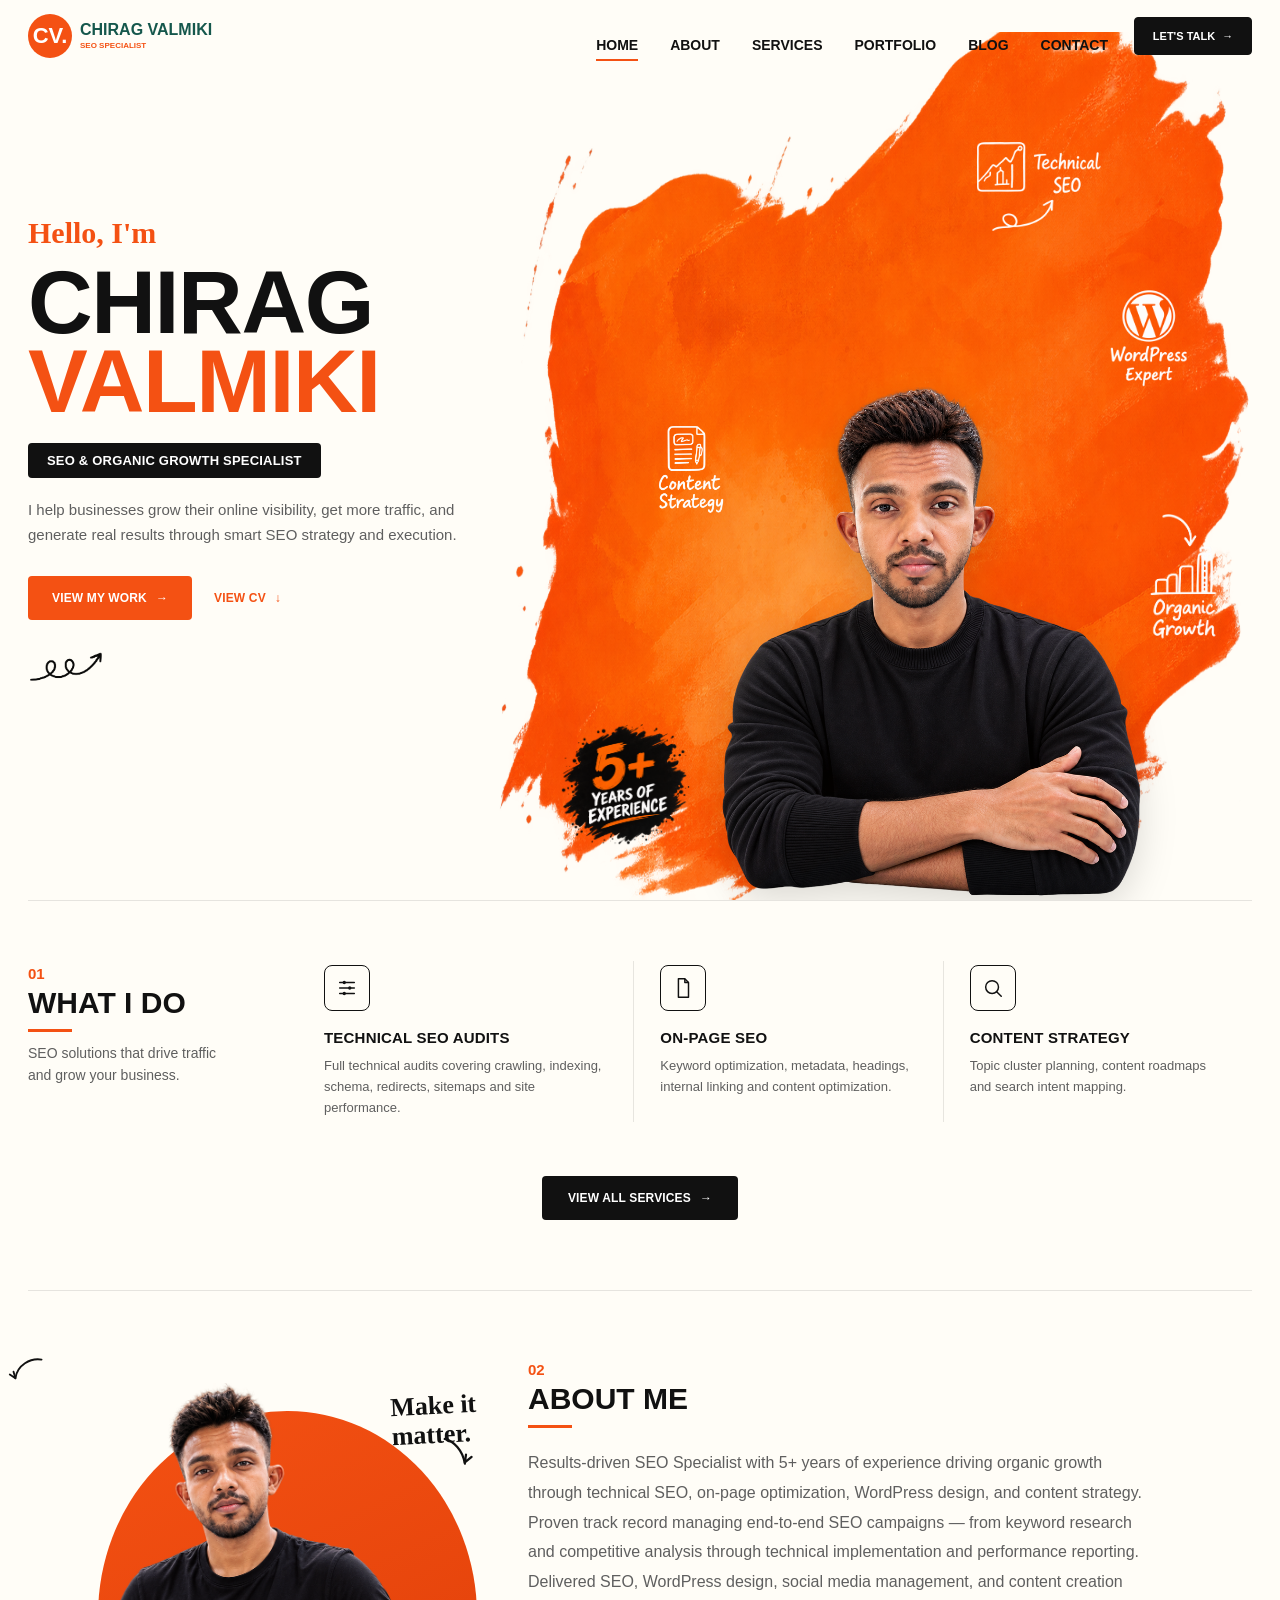
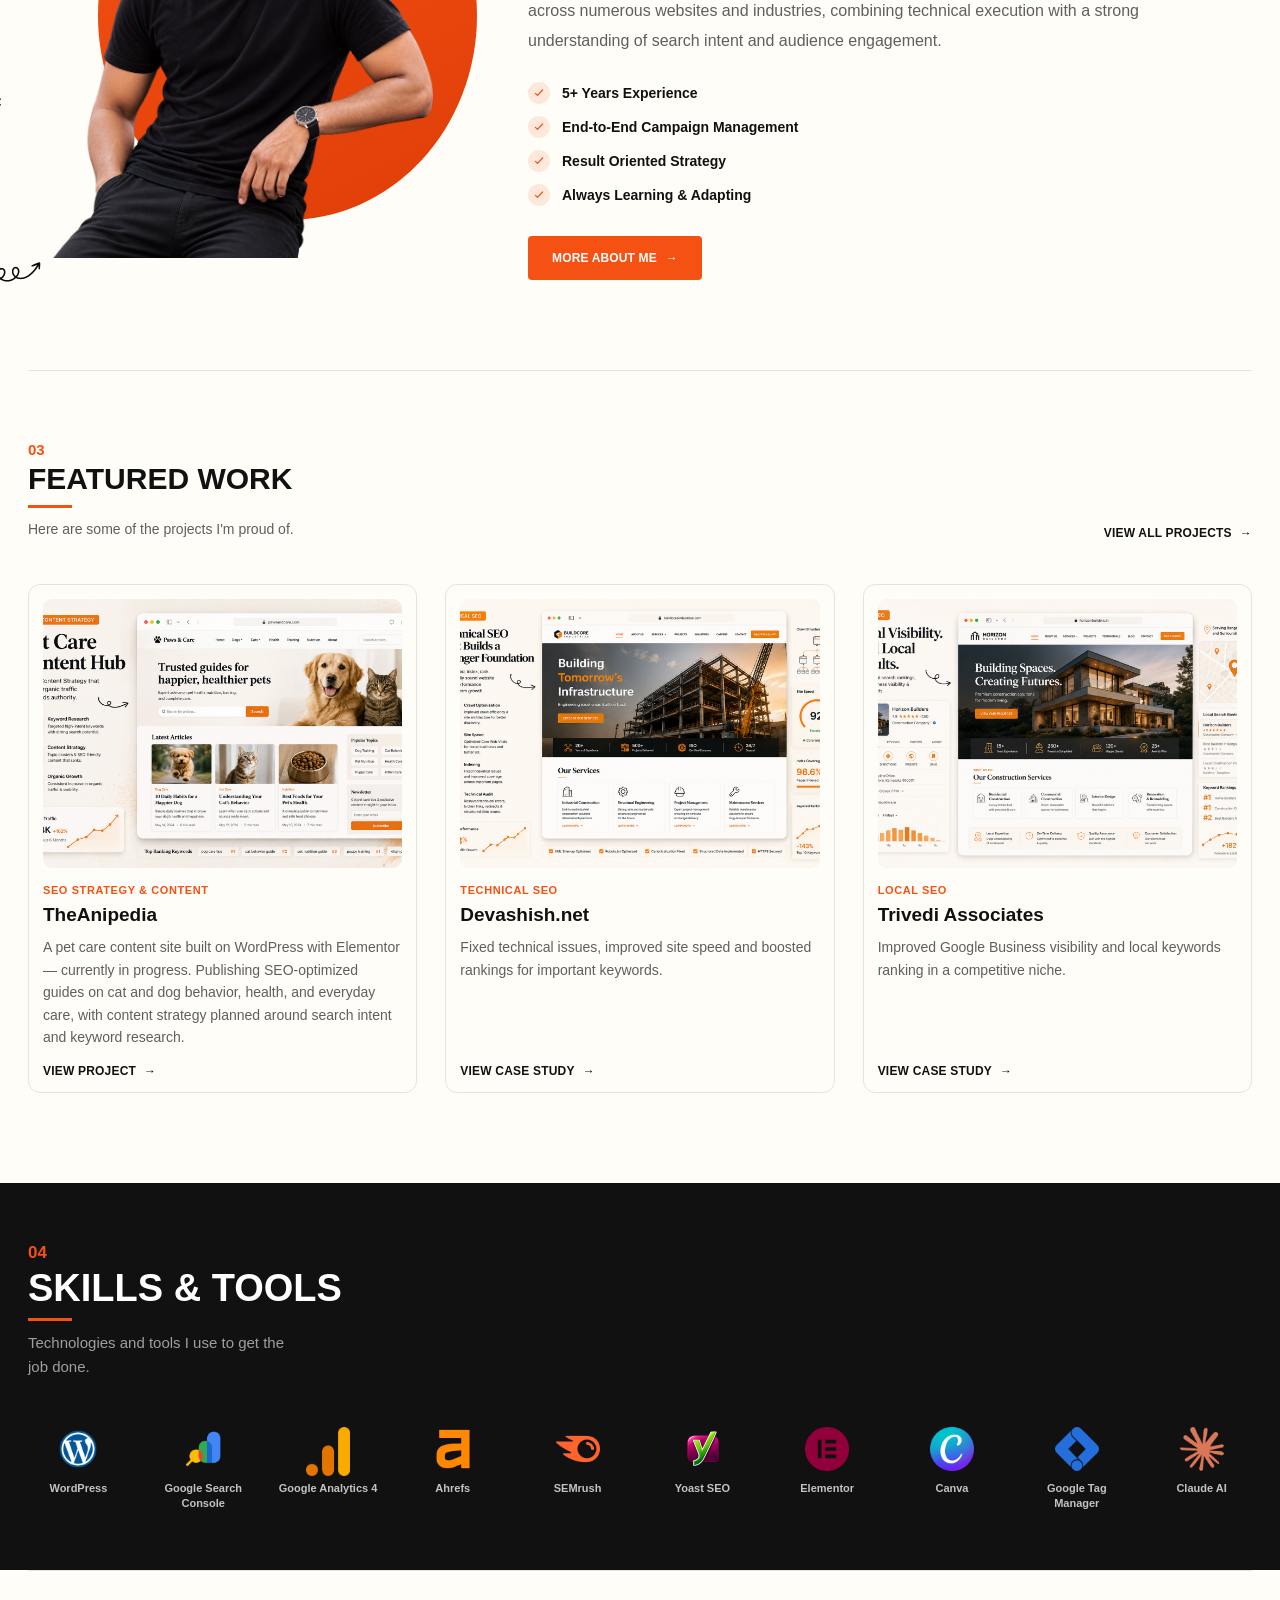
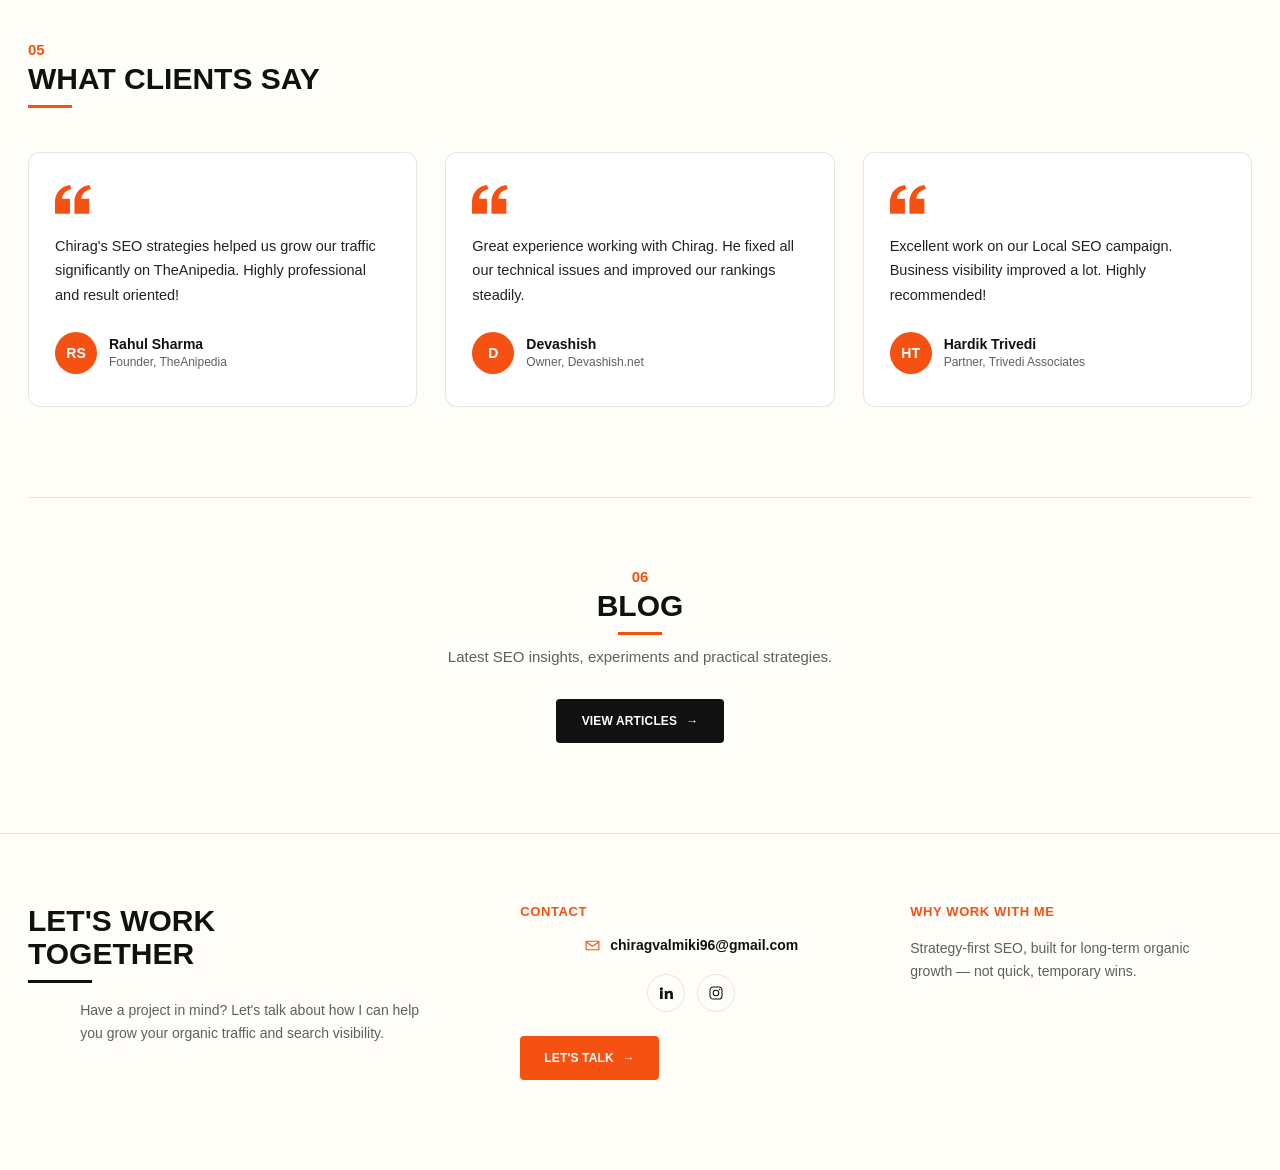
==== commit a7b381eb: "Update index.html" ====
--- a/index.html
+++ b/index.html
@@ -1,6 +1,7 @@
 <!doctype html>
 <html lang="en">
   <head>
+    <meta name="google-site-verification" content="WZhbPtdz5PsYqtBZHk9-wNeawP-TynBXWxtMzTrRtCc" />
     <meta charset="UTF-8" />
     <meta name="viewport" content="width=device-width, initial-scale=1.0" />
 
--- a/css/variables.css
+++ b/css/variables.css
@@ -0,0 +1,26 @@
+/* =========================================
+   VARIABLES
+========================================= */
+
+:root {
+  --orange: #f45113;
+  --orange-dark: #df3e08;
+
+  --black: #111111;
+  --white: #ffffff;
+
+  --paper: #fffdf7;
+  --green: #15574c;
+
+  --text: #222222;
+  --text-soft: #5f5f5f;
+
+  --border: rgba(17, 17, 17, 0.1);
+
+  --container: 1280px;
+  --header-height: 72px;
+
+  --font-display: "Oswald", sans-serif;
+  --font-body: "Inter", sans-serif;
+  --font-hand: "Caveat", cursive;
+}
--- a/css/global.css
+++ b/css/global.css
@@ -0,0 +1,3986 @@
+/* =========================================
+   GLOBAL
+========================================= */
+
+body {
+  font-family: var(--font-body);
+  background: var(--paper);
+  color: var(--text);
+}
+
+.container {
+  width: min(100%, var(--container));
+  margin-inline: auto;
+  padding-inline: 28px;
+}
+
+/* =========================================
+   HEADER
+========================================= */
+
+.site-header {
+  position: absolute;
+  inset: 0 0 auto 0;
+  height: var(--header-height);
+  z-index: 100;
+}
+
+.header-container {
+  height: var(--header-height);
+  display: flex;
+  align-items: center;
+  gap: 26px;
+}
+
+.brand {
+  display: flex;
+  align-items: center;
+  gap: 8px;
+  flex: 0 0 auto;
+}
+
+.brand-logo {
+  width: 44px;
+  height: 44px;
+  display: grid;
+  place-items: center;
+  border-radius: 50%;
+  background: var(--orange);
+  color: var(--white);
+  font-family: var(--font-display);
+  font-size: 22px;
+  font-weight: 700;
+  line-height: 1;
+}
+
+.brand-info {
+  display: flex;
+  flex-direction: column;
+  line-height: 1;
+}
+
+.brand-info strong {
+  color: var(--green);
+  font-family: var(--font-display);
+  font-size: 16px;
+  font-weight: 800;
+  white-space: nowrap;
+}
+
+.brand-info small {
+  margin-top: 4px;
+  color: var(--orange);
+  font-size: 8px;
+  font-weight: 800;
+  white-space: nowrap;
+}
+
+.main-navigation {
+  display: flex;
+  align-items: center;
+  gap: 32px;
+  margin-left: auto;
+}
+
+.nav-link {
+  position: relative;
+  padding: 26px 0 8px;
+  color: var(--black);
+  font-size: 14px;
+  font-weight: 700;
+  white-space: nowrap;
+}
+
+.nav-link::after {
+  content: "";
+  position: absolute;
+  left: 0;
+  bottom: 0;
+  width: 0;
+  height: 2px;
+  background: var(--orange);
+  transition: width 0.2s ease;
+}
+
+.nav-link:hover::after,
+.nav-link.active::after {
+  width: 100%;
+}
+
+.header-cta {
+  display: inline-flex;
+  align-items: center;
+  justify-content: center;
+  gap: 7px;
+
+  min-width: 118px;
+  height: 38px;
+  padding-inline: 16px;
+
+  border-radius: 4px;
+  border: 1.5px solid var(--black);
+
+  background: var(--black);
+  color: var(--white);
+
+  font-size: 11px;
+  font-weight: 800;
+  white-space: nowrap;
+
+  transition:
+    transform 0.2s ease,
+    background 0.2s ease,
+    color 0.2s ease;
+}
+
+.header-cta:hover {
+  background: var(--orange);
+  border-color: var(--orange);
+  color: var(--white);
+  transform: translateY(-1px);
+}
+
+.menu-toggle {
+  display: none;
+}
+
+/* =========================================
+   HERO
+========================================= */
+
+.hero {
+  position: relative;
+  min-height: 100vh;
+  overflow: hidden;
+  background: var(--paper);
+}
+
+/* Orange asset is the actual visual canvas */
+.hero-paint {
+  position: absolute;
+  z-index: 1;
+
+  top: 32px;
+  right: -5px;
+
+  width: 67%;
+  height: calc(100% - 32px);
+
+  max-width: none;
+
+  object-fit: fill;
+  object-position: center;
+
+  pointer-events: none;
+  user-select: none;
+}
+
+/* Two-column composition */
+.hero-container {
+  position: relative;
+  z-index: 3;
+
+  min-height: 100vh;
+
+  display: grid;
+  grid-template-columns: 43% 57%;
+
+  align-items: center;
+}
+
+/* =========================================
+   HERO LEFT
+========================================= */
+
+.hero-copy {
+  position: relative;
+  z-index: 20;
+
+  width: 100%;
+  max-width: 560px;
+
+  padding-top: 24px;
+  padding-bottom: 24px;
+}
+
+/* Typewriter effect for greeting — slow, visible, one letter at a time, loops, no caret */
+.hero-greeting {
+  position: relative;
+
+  display: inline-block;
+  overflow: hidden;
+
+  max-width: 9ch;
+  white-space: nowrap;
+
+  margin-bottom: 8px;
+
+  color: var(--orange);
+
+  font-family: var(--font-hand);
+  font-size: 30px;
+  font-weight: 700;
+  line-height: 1.2;
+
+  animation: typewriter 4.5s steps(9, end) infinite;
+}
+
+@keyframes typewriter {
+  0% {
+    max-width: 0;
+  }
+  35% {
+    max-width: 9ch;
+  }
+  85% {
+    max-width: 9ch;
+  }
+  100% {
+    max-width: 0;
+  }
+}
+
+.hero-title {
+  font-family: var(--font-display);
+  font-weight: 700;
+  text-transform: uppercase;
+
+  font-size: clamp(76px, 7vw, 116px);
+  line-height: 0.88;
+  letter-spacing: -1.4px;
+}
+
+.hero-title span {
+  display: block;
+}
+
+.hero-title span:first-child {
+  color: var(--black);
+}
+
+.hero-title span:last-child {
+  color: var(--orange);
+}
+
+.hero-role {
+  display: inline-block;
+
+  margin-top: 22px;
+  padding: 10px 19px;
+
+  background: var(--black);
+  color: var(--white);
+
+  border-radius: 4px;
+
+  font-size: 13px;
+  font-weight: 800;
+  letter-spacing: 0.2px;
+}
+
+.hero-description {
+  max-width: 440px;
+  margin-top: 20px;
+
+  color: var(--text-soft);
+
+  font-size: 15px;
+  line-height: 1.65;
+}
+
+.hero-actions {
+  display: flex;
+  align-items: center;
+  gap: 22px;
+  margin-top: 28px;
+}
+
+.btn {
+  display: inline-flex;
+  align-items: center;
+  gap: 9px;
+
+  font-size: 12px;
+  font-weight: 800;
+  letter-spacing: 0.15px;
+}
+
+.btn-primary {
+  padding: 15px 24px;
+
+  border-radius: 4px;
+
+  background: var(--orange);
+  color: var(--white);
+
+  transition:
+    transform 0.2s ease,
+    background 0.2s ease;
+}
+
+.btn-primary:hover {
+  background: var(--orange-dark);
+  transform: translateY(-2px);
+}
+
+.btn-download {
+  color: var(--orange);
+}
+
+.btn-download:hover {
+  color: var(--orange-dark);
+}
+
+/* Floating arrow doodle */
+@keyframes doodleFloat {
+  0% {
+    transform: translateY(0) rotate(0deg);
+  }
+  50% {
+    transform: translateY(-8px) rotate(-4deg);
+  }
+  100% {
+    transform: translateY(0) rotate(0deg);
+  }
+}
+
+.hero-left-doodle {
+  width: 76px;
+  margin-top: 30px;
+
+  animation: doodleFloat 3.2s ease-in-out infinite;
+}
+
+/* =========================================
+   RIGHT HERO ART
+========================================= */
+
+.hero-art {
+  position: relative;
+  min-width: 0;
+  height: 100vh;
+  align-self: stretch;
+}
+
+/* Person sits on top of paint and below icons */
+.hero-person {
+  position: absolute;
+  z-index: 5;
+
+  left: 52%;
+  bottom: -1px;
+
+  width: min(470px, 84%);
+
+  max-width: none;
+  height: auto;
+
+  transform: translateX(-50%);
+
+  object-fit: contain;
+  object-position: center bottom;
+
+  filter: drop-shadow(0 12px 18px rgba(0, 0, 0, 0.14));
+}
+
+/* All supplied PNG annotations */
+.hero-icon,
+.hero-badge {
+  position: absolute;
+  z-index: 8;
+
+  max-width: none;
+  height: auto;
+
+  pointer-events: none;
+  user-select: none;
+}
+
+/* Floating animation for icons */
+@keyframes iconFloat {
+  0% {
+    transform: translateY(0px);
+  }
+  50% {
+    transform: translateY(-14px);
+  }
+  100% {
+    transform: translateY(0px);
+  }
+}
+
+.hero-icon {
+  animation-name: iconFloat;
+  animation-timing-function: ease-in-out;
+  animation-iteration-count: infinite;
+}
+
+.hero-icon-svg {
+  display: block;
+}
+
+.hero-icon-svg svg {
+  display: block;
+  width: 100%;
+  height: auto;
+}
+
+/* Keyword (inline SVG) */
+.hero-icon-keyword {
+  top: 20%;
+  left: 15%;
+  width: 92px;
+  animation-duration: 4.2s;
+  animation-delay: 0s;
+}
+
+/* Content */
+.hero-icon-content {
+  top: 47%;
+  left: 13%;
+  width: 90px;
+  animation-duration: 5s;
+  animation-delay: 0.6s;
+}
+
+/* Technical */
+.hero-icon-technical {
+  top: 15%;
+  right: 20%;
+  width: 150px;
+  animation-duration: 4.6s;
+  animation-delay: 1.1s;
+}
+
+/* WordPress */
+.hero-icon-wordpress {
+  top: 32%;
+  right: 4%;
+  width: 150px;
+  animation-duration: 5.4s;
+  animation-delay: 0.3s;
+}
+
+/* Organic */
+.hero-icon-growth {
+  top: 57%;
+  right: -1%;
+  width: 150px;
+  animation-duration: 4.8s;
+  animation-delay: 1.6s;
+}
+
+/* 5+ years badge — floats with a slight rotation for character */
+@keyframes badgeFloat {
+  0% {
+    transform: translateY(0) rotate(-2deg);
+  }
+  50% {
+    transform: translateY(-12px) rotate(2deg);
+  }
+  100% {
+    transform: translateY(0) rotate(-2deg);
+  }
+}
+
+.hero-badge {
+  left: -2%;
+  bottom: 6%;
+  width: 168px;
+
+  animation: badgeFloat 4.4s ease-in-out infinite;
+}
+
+/* Respect users who prefer reduced motion */
+@media (prefers-reduced-motion: reduce) {
+  .hero-icon,
+  .hero-badge,
+  .hero-left-doodle,
+  .hero-greeting {
+    animation: none;
+  }
+
+  .hero-greeting {
+    max-width: none;
+  }
+}
+
+/* =========================================
+   HERO — RESPONSIVE
+========================================= */
+
+@media (max-width: 1100px) {
+  :root {
+    --container: 1100px;
+  }
+
+  .main-navigation {
+    gap: 22px;
+  }
+
+  .nav-link {
+    font-size: 12px;
+  }
+
+  .hero-container {
+    grid-template-columns: 45% 55%;
+  }
+
+  .hero-paint {
+    width: 69%;
+  }
+
+  .hero-title {
+    font-size: clamp(64px, 7.5vw, 90px);
+  }
+
+  .hero-person {
+    width: 430px;
+  }
+
+  .hero-icon-keyword {
+    width: 74px;
+  }
+
+  .hero-icon-content {
+    width: 72px;
+  }
+
+  .hero-icon-technical {
+    width: 118px;
+  }
+
+  .hero-icon-wordpress {
+    width: 118px;
+  }
+
+  .hero-icon-growth {
+    width: 118px;
+  }
+
+  .hero-badge {
+    width: 130px;
+  }
+}
+
+@media (max-width: 820px) {
+  .site-header {
+    position: absolute;
+  }
+
+  .header-container {
+    height: 64px;
+  }
+
+  .menu-toggle {
+    display: grid;
+    place-items: center;
+
+    width: 42px;
+    height: 42px;
+
+    margin-left: auto;
+
+    border: 1px solid rgba(17, 17, 17, 0.12);
+    border-radius: 4px;
+    background: var(--paper);
+  }
+
+  .menu-toggle span {
+    display: block;
+
+    width: 21px;
+    height: 2px;
+
+    margin: 3px auto;
+
+    background: var(--black);
+  }
+
+  .main-navigation {
+    position: absolute;
+
+    top: 63px;
+    left: 0;
+    right: 0;
+
+    display: none;
+    flex-direction: column;
+
+    gap: 0;
+
+    margin: 0;
+
+    padding: 8px 18px 14px;
+
+    border: 1px solid rgba(17, 17, 17, 0.1);
+    border-top: none;
+
+    background: var(--paper);
+  }
+
+  .main-navigation.open {
+    display: flex;
+  }
+
+  .nav-link {
+    width: 100%;
+    padding: 11px 0;
+    font-size: 13px;
+  }
+
+  .header-cta {
+    display: none;
+  }
+
+  .hero {
+    min-height: auto;
+    padding-top: 64px;
+  }
+
+  .hero-paint {
+    top: 45%;
+    width: 100%;
+    height: 55%;
+    right: 0;
+    object-fit: fill;
+  }
+
+  .hero-container {
+    min-height: auto;
+    display: flex;
+    flex-direction: column;
+  }
+
+  .hero-copy {
+    max-width: 100%;
+    padding-top: 40px;
+    padding-bottom: 22px;
+  }
+
+  .hero-title {
+    font-size: clamp(58px, 14vw, 84px);
+  }
+
+  .hero-art {
+    height: 580px;
+  }
+
+  .hero-person {
+    width: 450px;
+    bottom: 0;
+  }
+}
+
+@media (max-width: 520px) {
+  .container {
+    padding-inline: 18px;
+  }
+
+  .brand-logo {
+    width: 39px;
+    height: 39px;
+    font-size: 19px;
+  }
+
+  .brand-info strong {
+    font-size: 13px;
+  }
+
+  .brand-info small {
+    font-size: 7px;
+  }
+
+  .hero-greeting {
+    font-size: 25px;
+  }
+
+  .hero-title {
+    font-size: 52px;
+  }
+
+  .hero-role {
+    font-size: 11px;
+    padding: 8px 15px;
+  }
+
+  .hero-description {
+    font-size: 13px;
+    line-height: 1.58;
+  }
+
+  .hero-actions {
+    flex-wrap: wrap;
+    gap: 14px;
+  }
+
+  .hero-art {
+    height: 480px;
+  }
+
+  .hero-person {
+    width: 390px;
+  }
+
+  .hero-icon-keyword {
+    top: 14%;
+    width: 60px;
+    left: 8%;
+  }
+
+  .hero-icon-content {
+    top: 40%;
+    width: 59px;
+    left: 8%;
+  }
+
+  .hero-icon-technical {
+    top: 10%;
+    width: 96px;
+    right: 16%;
+  }
+
+  .hero-icon-wordpress {
+    top: 26%;
+    width: 96px;
+    right: 2%;
+  }
+
+  .hero-icon-growth {
+    top: 55%;
+    width: 96px;
+    right: -1%;
+  }
+
+  .hero-badge {
+    width: 100px;
+    left: -1%;
+    bottom: 4%;
+  }
+
+  .hero-left-doodle {
+    width: 58px;
+    margin-top: 22px;
+  }
+}
+
+/* Ensure supplied transparent PNG annotations have no CSS frames. */
+.hero-icon,
+.hero-badge {
+  border: 0 !important;
+  outline: 0 !important;
+  box-shadow: none !important;
+}
+
+/* =========================================
+   SECTION DIVIDER
+========================================= */
+
+.section-divider {
+  width: 100%;
+  height: 1px;
+  background: var(--border);
+}
+
+/* =========================================
+   WHAT I DO / SERVICES
+========================================= */
+
+.services {
+  padding: 60px 0 70px;
+  background: var(--paper);
+}
+
+.services-container {
+  display: grid;
+  grid-template-columns: 240px 1fr;
+  gap: 56px;
+  align-items: start;
+}
+
+/* --- Left intro --- */
+
+.services-intro {
+  padding-top: 4px;
+}
+
+.section-number {
+  display: block;
+
+  margin-bottom: 6px;
+
+  color: var(--orange);
+
+  font-family: var(--font-display);
+  font-size: 15px;
+  font-weight: 700;
+}
+
+.section-title {
+  position: relative;
+
+  margin-bottom: 10px;
+  padding-bottom: 14px;
+
+  color: var(--black);
+
+  font-family: var(--font-display);
+  font-weight: 700;
+  text-transform: uppercase;
+
+  font-size: 30px;
+  line-height: 1;
+}
+
+.section-title::after {
+  content: "";
+
+  position: absolute;
+  left: 0;
+  bottom: 0;
+
+  width: 44px;
+  height: 3px;
+
+  background: var(--orange);
+}
+
+.services-lead {
+  max-width: 200px;
+
+  color: var(--text-soft);
+
+  font-size: 14px;
+  line-height: 1.6;
+}
+
+/* --- Service grid --- */
+
+.services-grid {
+  display: grid;
+  grid-template-columns: repeat(3, 1fr);
+  row-gap: 40px;
+}
+
+.service-item {
+  position: relative;
+
+  padding: 4px 26px;
+}
+
+/* vertical divider on the left of every item except the first in each row */
+.service-item:not(:nth-child(3n + 1)) {
+  border-left: 1px solid var(--border);
+}
+
+.service-item:nth-child(3n + 1) {
+  padding-left: 0;
+}
+
+.service-icon {
+  display: grid;
+  place-items: center;
+
+  width: 46px;
+  height: 46px;
+
+  margin-bottom: 18px;
+
+  border: 1.4px solid var(--black);
+  border-radius: 8px;
+
+  color: var(--black);
+}
+
+.service-icon svg {
+  width: 22px;
+  height: 22px;
+}
+
+.service-title {
+  margin-bottom: 10px;
+
+  color: var(--black);
+
+  font-family: var(--font-display);
+  font-weight: 700;
+  letter-spacing: 0.2px;
+
+  font-size: 15px;
+}
+
+.service-description {
+  color: var(--text-soft);
+
+  font-size: 13px;
+  line-height: 1.6;
+}
+
+/* --- Toggle: hidden extra services --- */
+
+.services-extra {
+  display: none;
+}
+
+.services-grid.is-expanded .services-extra {
+  display: block;
+  animation: serviceFadeIn 0.45s ease both;
+}
+
+@keyframes serviceFadeIn {
+  from {
+    opacity: 0;
+    transform: translateY(8px);
+  }
+  to {
+    opacity: 1;
+    transform: translateY(0);
+  }
+}
+
+/* --- CTA / Toggle button --- */
+
+.services-cta-wrap {
+  display: flex;
+  justify-content: center;
+
+  margin-top: 54px;
+}
+
+.btn-dark {
+  display: inline-flex;
+  align-items: center;
+  gap: 9px;
+
+  padding: 15px 26px;
+
+  border-radius: 4px;
+
+  background: var(--black);
+  color: var(--white);
+
+  font-size: 12px;
+  font-weight: 800;
+  letter-spacing: 0.15px;
+
+  transition:
+    transform 0.2s ease,
+    background 0.2s ease;
+}
+
+.btn-dark:hover {
+  background: var(--orange);
+  transform: translateY(-2px);
+}
+
+.toggle-arrow {
+  display: inline-block;
+  transition: transform 0.25s ease;
+}
+
+.btn-dark[aria-expanded="true"] .toggle-arrow {
+  transform: rotate(90deg);
+}
+
+/* =========================================
+   SERVICES — RESPONSIVE
+========================================= */
+
+@media (max-width: 1100px) {
+  .services-container {
+    grid-template-columns: 200px 1fr;
+    gap: 36px;
+  }
+
+  .service-item {
+    padding: 4px 18px;
+  }
+
+  .service-item:nth-child(3n + 1) {
+    padding-left: 0;
+  }
+}
+
+@media (max-width: 820px) {
+  .services {
+    padding: 50px 0;
+  }
+
+  .services-container {
+    grid-template-columns: 1fr;
+    gap: 32px;
+  }
+
+  .services-lead {
+    max-width: 100%;
+  }
+
+  .services-grid {
+    grid-template-columns: 1fr 1fr;
+    row-gap: 32px;
+  }
+
+  .service-item {
+    border-left: none !important;
+    padding: 4px 14px;
+  }
+
+  .service-item:nth-child(odd) {
+    padding-left: 0;
+  }
+
+  .service-item:nth-child(even) {
+    padding-right: 0;
+  }
+}
+
+@media (max-width: 520px) {
+  .services-grid {
+    grid-template-columns: 1fr;
+  }
+
+  .service-item {
+    padding: 0 !important;
+  }
+
+  .section-title {
+    font-size: 26px;
+  }
+}
+
+/* =========================================
+   ABOUT ME
+========================================= */
+
+.about {
+  padding: 70px 0 90px;
+  background: var(--paper);
+}
+
+.about-container {
+  display: grid;
+  grid-template-columns: 440px 1fr;
+  gap: 60px;
+  align-items: center;
+}
+
+/* --- Left: photo --- */
+
+.about-visual {
+  position: relative;
+  width: 100%;
+  max-width: 440px;
+}
+
+.about-shape {
+  position: absolute;
+  top: 6%;
+  right: -2%;
+
+  width: 86%;
+  height: 86%;
+
+  border-radius: 50%;
+
+  background: linear-gradient(155deg, var(--orange), var(--orange-dark));
+
+  z-index: 1;
+}
+
+.about-photo {
+  position: relative;
+  z-index: 2;
+
+  width: 92%;
+  margin-left: 0;
+
+  border-radius: 12px;
+}
+
+.about-handwritten {
+  position: absolute;
+  top: 2%;
+  right: -2%;
+  z-index: 3;
+
+  color: var(--black);
+
+  font-family: var(--font-hand);
+  font-size: 26px;
+  font-weight: 700;
+  line-height: 1.1;
+
+  transform: rotate(-3deg);
+}
+
+.about-arrow {
+  position: absolute;
+  z-index: 3;
+  width: 56px;
+  height: auto;
+}
+
+.about-arrow-left {
+  top: -6%;
+  left: -8%;
+}
+
+.about-arrow-right {
+  top: 10%;
+  right: -6%;
+}
+
+.about-asterisk {
+  position: absolute;
+  bottom: 30%;
+  left: -10%;
+  z-index: 3;
+
+  color: var(--black);
+  font-size: 22px;
+}
+
+.about-doodle {
+  position: absolute;
+  bottom: -6%;
+  left: -10%;
+  z-index: 3;
+
+  width: 58px;
+
+  animation: doodleFloat 3.4s ease-in-out infinite;
+}
+
+/* --- Right: content --- */
+
+.about-copy {
+  max-width: 620px;
+}
+
+.about-bio {
+  margin-top: 20px;
+
+  color: var(--text-soft);
+
+  font-size: 16px;
+  line-height: 1.85;
+}
+
+.about-checklist {
+  display: flex;
+  flex-direction: column;
+  gap: 12px;
+
+  margin-top: 26px;
+  margin-bottom: 30px;
+}
+
+.about-checklist li {
+  display: flex;
+  align-items: center;
+  gap: 12px;
+
+  color: var(--black);
+
+  font-size: 14px;
+  font-weight: 600;
+}
+
+.check-icon {
+  display: grid;
+  place-items: center;
+
+  width: 22px;
+  height: 22px;
+  flex-shrink: 0;
+
+  border-radius: 50%;
+
+  background: rgba(244, 81, 19, 0.12);
+  color: var(--orange);
+}
+
+.check-icon svg {
+  width: 12px;
+  height: 12px;
+}
+
+/* =========================================
+   ABOUT ME — RESPONSIVE
+========================================= */
+
+@media (max-width: 1100px) {
+  .about-container {
+    grid-template-columns: 380px 1fr;
+    gap: 50px;
+  }
+}
+
+@media (max-width: 820px) {
+  .about {
+    padding: 50px 0 60px;
+  }
+
+  .about-container {
+    grid-template-columns: 1fr;
+    gap: 46px;
+  }
+
+  .about-visual {
+    max-width: 360px;
+    margin-inline: auto;
+  }
+
+  .about-copy {
+    max-width: 100%;
+  }
+}
+
+@media (max-width: 520px) {
+  .about-visual {
+    max-width: 280px;
+  }
+
+  .about-handwritten {
+    font-size: 20px;
+  }
+
+  .about-arrow {
+    width: 42px;
+  }
+}
+
+/* =========================================
+   FEATURED WORK
+========================================= */
+
+.portfolio {
+  padding: 70px 0 90px;
+  background: var(--paper);
+}
+
+.portfolio-header {
+  display: flex;
+  align-items: flex-end;
+  justify-content: space-between;
+
+  margin-bottom: 44px;
+}
+
+.portfolio-lead {
+  max-width: 280px;
+
+  color: var(--text-soft);
+
+  font-size: 14px;
+  line-height: 1.6;
+}
+
+.portfolio-view-all {
+  display: inline-flex;
+  align-items: center;
+  gap: 8px;
+
+  color: var(--black);
+
+  font-size: 12px;
+  font-weight: 800;
+  letter-spacing: 0.2px;
+  white-space: nowrap;
+
+  transition:
+    color 0.2s ease,
+    gap 0.2s ease;
+}
+
+.portfolio-view-all:hover {
+  color: var(--orange);
+  gap: 12px;
+}
+
+/* --- Grid --- */
+
+.portfolio-grid {
+  display: grid;
+  grid-template-columns: repeat(3, 1fr);
+  gap: 28px;
+}
+
+.project-card {
+  display: flex;
+  flex-direction: column;
+
+  padding: 14px;
+
+  border: 1px solid var(--border);
+  border-radius: 12px;
+
+  transition:
+    box-shadow 0.2s ease,
+    transform 0.2s ease;
+}
+
+.project-card:hover {
+  box-shadow: 0 10px 24px rgba(17, 17, 17, 0.06);
+  transform: translateY(-3px);
+}
+
+.project-image {
+  position: relative;
+
+  width: 100%;
+  aspect-ratio: 4 / 3;
+
+  margin-bottom: 16px;
+
+  border-radius: 10px;
+  overflow: hidden;
+
+  background: #f1ebe1;
+}
+
+.project-image img {
+  width: 100%;
+  height: 100%;
+
+  object-fit: cover;
+  object-position: top center;
+}
+
+.image-placeholder {
+  position: absolute;
+  inset: 0;
+
+  display: flex;
+  align-items: center;
+  justify-content: center;
+  text-align: center;
+
+  padding: 16px;
+
+  border: 1.5px dashed var(--border);
+
+  color: var(--text-soft);
+
+  font-size: 12px;
+  font-weight: 600;
+  line-height: 1.5;
+}
+
+.project-category {
+  display: inline-block;
+
+  margin-bottom: 8px;
+
+  color: var(--orange);
+
+  font-size: 11px;
+  font-weight: 800;
+  letter-spacing: 0.6px;
+  text-transform: uppercase;
+}
+
+.project-title {
+  margin-bottom: 10px;
+
+  color: var(--black);
+
+  font-family: var(--font-display);
+  font-weight: 700;
+
+  font-size: 19px;
+}
+
+.project-description {
+  margin-bottom: 16px;
+
+  color: var(--text-soft);
+
+  font-size: 14px;
+  line-height: 1.6;
+}
+
+.project-link {
+  display: inline-flex;
+  align-items: center;
+  gap: 8px;
+
+  margin-top: auto;
+
+  color: var(--black);
+
+  font-size: 12px;
+  font-weight: 800;
+  letter-spacing: 0.2px;
+
+  transition:
+    color 0.2s ease,
+    gap 0.2s ease;
+}
+
+.project-link:hover {
+  color: var(--orange);
+  gap: 12px;
+}
+
+/* =========================================
+   FEATURED WORK — RESPONSIVE
+========================================= */
+
+@media (max-width: 900px) {
+  .portfolio-header {
+    flex-direction: column;
+    align-items: flex-start;
+    gap: 14px;
+  }
+
+  .portfolio-grid {
+    grid-template-columns: 1fr 1fr;
+    gap: 22px;
+  }
+}
+
+@media (max-width: 560px) {
+  .portfolio {
+    padding: 50px 0 60px;
+  }
+
+  .portfolio-grid {
+    grid-template-columns: 1fr;
+  }
+}
+
+/* =========================================
+   SKILLS & TOOLS
+========================================= */
+/* =========================================
+   SKILLS & TOOLS
+========================================= */
+
+.skills {
+  padding: 60px 0;
+  background: var(--black);
+}
+
+.skills-container {
+  display: flex;
+  align-items: center;
+  gap: 48px;
+  flex-wrap: wrap;
+}
+
+.skills-intro {
+  flex: 0 0 auto;
+  max-width: 320px;
+}
+
+.skills-number {
+  color: var(--orange);
+  font-size: 17px;
+}
+
+.skills-title {
+  color: var(--white);
+  font-size: 38px;
+}
+
+.skills-title::after {
+  background: var(--orange);
+}
+
+.skills-lead {
+  color: rgba(255, 255, 255, 0.6);
+  font-size: 15px;
+  line-height: 1.6;
+  max-width: 280px;
+}
+
+.skills-grid {
+  display: flex;
+  flex-wrap: nowrap;
+  justify-content: space-between;
+  gap: 24px;
+  flex: 1 1 auto;
+}
+
+.skill-item {
+  display: flex;
+  flex-direction: column;
+  align-items: center;
+  gap: 10px;
+
+  flex: 1 1 0;
+  text-align: center;
+}
+
+.skill-icon-box {
+  display: grid;
+  place-items: center;
+
+  width: 44px;
+  height: 44px;
+
+  transition: transform 0.2s ease;
+}
+
+.skill-icon-box img {
+  width: 100%;
+  height: 100%;
+  object-fit: contain;
+}
+
+.skill-item:hover .skill-icon-box {
+  transform: translateY(-4px);
+}
+
+.skill-name {
+  color: rgba(255, 255, 255, 0.75);
+  font-size: 11px;
+  font-weight: 600;
+  line-height: 1.3;
+}
+
+/* =========================================
+   SKILLS & TOOLS — RESPONSIVE
+========================================= */
+
+@media (max-width: 900px) {
+  .skills-container {
+    flex-direction: column;
+    align-items: flex-start;
+    gap: 32px;
+  }
+
+  .skills-intro {
+    max-width: 100%;
+  }
+
+  .skills-grid {
+    flex-wrap: wrap;
+    justify-content: flex-start;
+    gap: 26px;
+  }
+
+  .skill-item {
+    flex: 0 1 auto;
+    width: 76px;
+  }
+}
+
+@media (max-width: 560px) {
+  .skills {
+    padding: 50px 0;
+  }
+
+  .skills-grid {
+    gap: 20px;
+    justify-content: space-between;
+  }
+
+  .skill-item {
+    width: 64px;
+  }
+
+  .skill-icon-box {
+    width: 38px;
+    height: 38px;
+  }
+}
+
+/* =========================================
+   TESTIMONIALS
+========================================= */
+
+.testimonials {
+  padding: 70px 0 90px;
+  background: var(--paper);
+}
+
+.testimonials-header {
+  margin-bottom: 44px;
+}
+
+.testimonials-grid {
+  display: grid;
+  grid-template-columns: repeat(3, 1fr);
+  gap: 28px;
+}
+
+.testimonial-card {
+  padding: 32px 26px;
+
+  border: 1px solid var(--border);
+  border-radius: 12px;
+
+  background: var(--white);
+
+  transition:
+    box-shadow 0.2s ease,
+    transform 0.2s ease;
+}
+
+.testimonial-card:hover {
+  box-shadow: 0 10px 24px rgba(17, 17, 17, 0.06);
+  transform: translateY(-3px);
+}
+
+.quote-mark {
+  width: 36px;
+  height: auto;
+  margin-bottom: 16px;
+  color: var(--orange);
+}
+
+.testimonial-text {
+  margin-bottom: 24px;
+
+  color: var(--text);
+
+  font-size: 14.5px;
+  line-height: 1.7;
+}
+
+.testimonial-author {
+  display: flex;
+  align-items: center;
+  gap: 12px;
+}
+
+.author-avatar {
+  display: grid;
+  place-items: center;
+  flex-shrink: 0;
+
+  width: 42px;
+  height: 42px;
+
+  border-radius: 50%;
+
+  background: var(--orange);
+  color: var(--white);
+
+  font-family: var(--font-display);
+  font-size: 14px;
+  font-weight: 700;
+}
+
+.author-info {
+  display: flex;
+  flex-direction: column;
+  line-height: 1.35;
+}
+
+.author-info strong {
+  color: var(--black);
+  font-size: 14px;
+  font-weight: 700;
+}
+
+.author-info span {
+  color: var(--text-soft);
+  font-size: 12px;
+}
+
+/* =========================================
+   TESTIMONIALS — RESPONSIVE
+========================================= */
+
+@media (max-width: 900px) {
+  .testimonials-grid {
+    grid-template-columns: 1fr;
+    gap: 22px;
+  }
+}
+
+@media (max-width: 560px) {
+  .testimonials {
+    padding: 50px 0 60px;
+  }
+}
+/* =========================================
+   BLOG
+========================================= */
+
+.blog {
+  padding: 70px 0 90px;
+  background: var(--paper);
+}
+
+.blog-container {
+  text-align: center;
+  max-width: 520px;
+  margin-inline: auto;
+}
+
+.blog-container .section-title::after {
+  left: 50%;
+  transform: translateX(-50%);
+}
+
+.blog-lead {
+  margin-bottom: 30px;
+
+  color: var(--text-soft);
+
+  font-size: 15px;
+  line-height: 1.6;
+}
+
+/* =========================================
+   BLOG — RESPONSIVE
+========================================= */
+
+@media (max-width: 560px) {
+  .blog {
+    padding: 50px 0 60px;
+  }
+}
+
+/* =========================================
+   CONTACT CTA
+========================================= */
+
+.contact {
+  padding: 0;
+  background: var(--paper);
+}
+
+.contact-container {
+  display: grid;
+  grid-template-columns: 1fr 1fr;
+
+  padding-inline: 0;
+  margin-inline: 0;
+  max-width: none;
+  width: 100%;
+}
+
+.contact-panel {
+  padding: 80px 60px;
+  background: var(--orange);
+  color: var(--white);
+}
+
+.contact-heading {
+  margin-bottom: 18px;
+
+  color: var(--white);
+
+  font-family: var(--font-hand);
+  font-size: 46px;
+  font-weight: 700;
+  line-height: 1.05;
+}
+
+.contact-lead {
+  max-width: 380px;
+  margin-bottom: 28px;
+
+  font-size: 15px;
+  line-height: 1.65;
+  color: rgba(255, 255, 255, 0.92);
+}
+
+.contact-social {
+  display: flex;
+  align-items: center;
+  gap: 16px;
+
+  margin-bottom: 32px;
+}
+
+.social-link {
+  display: grid;
+  place-items: center;
+
+  width: 44px;
+  height: 44px;
+
+  border: 1.5px solid rgba(255, 255, 255, 0.5);
+  border-radius: 50%;
+
+  color: var(--white);
+
+  transition:
+    background 0.2s ease,
+    border-color 0.2s ease,
+    transform 0.2s ease;
+}
+
+.social-link svg {
+  width: 20px;
+  height: 20px;
+}
+
+.social-link:hover {
+  background: var(--black);
+  border-color: var(--black);
+  transform: translateY(-2px);
+}
+
+.btn-black {
+  display: inline-flex;
+  align-items: center;
+  gap: 9px;
+
+  padding: 15px 26px;
+
+  border-radius: 4px;
+
+  background: var(--black);
+  color: var(--white);
+
+  font-size: 12px;
+  font-weight: 800;
+  letter-spacing: 0.15px;
+
+  transition:
+    transform 0.2s ease,
+    background 0.2s ease;
+}
+
+.btn-black:hover {
+  background: rgba(0, 0, 0, 0.82);
+  transform: translateY(-2px);
+}
+
+.contact-visual {
+  position: relative;
+  height: 100%;
+  min-height: 320px;
+}
+
+.contact-photo {
+  width: 100%;
+  height: 100%;
+
+  object-fit: cover;
+  object-position: center;
+}
+
+/* =========================================
+   CONTACT CTA
+========================================= */
+
+.contact {
+  padding: 0;
+  background: var(--paper);
+}
+
+.contact-container {
+  display: grid;
+  grid-template-columns: 1fr 1fr;
+
+  padding-inline: 0;
+  margin-inline: 0;
+  max-width: none;
+  width: 100%;
+}
+
+.contact-panel {
+  position: relative;
+
+  padding: 80px 60px;
+  color: var(--white);
+
+  background-image: url("../assets/images/Vivid Orange Watercolour Brushstroke.webp");
+  background-size: cover;
+  background-position: center;
+  background-repeat: no-repeat;
+  background-color: var(--orange);
+}
+
+.contact-heading {
+  margin-bottom: 18px;
+
+  color: var(--white);
+
+  font-family: var(--font-hand);
+  font-size: 46px;
+  font-weight: 700;
+  line-height: 1.05;
+}
+
+.contact-lead {
+  max-width: 380px;
+  margin-bottom: 28px;
+
+  font-size: 15px;
+  line-height: 1.65;
+  color: rgba(255, 255, 255, 0.92);
+}
+
+.contact-social {
+  display: flex;
+  align-items: center;
+  gap: 16px;
+
+  margin-bottom: 32px;
+}
+
+.social-link {
+  display: grid;
+  place-items: center;
+
+  width: 44px;
+  height: 44px;
+
+  border: 1.5px solid rgba(255, 255, 255, 0.5);
+  border-radius: 50%;
+
+  color: var(--white);
+
+  transition:
+    background 0.2s ease,
+    border-color 0.2s ease,
+    transform 0.2s ease;
+}
+
+.social-link svg {
+  width: 20px;
+  height: 20px;
+}
+
+.social-link:hover {
+  background: var(--black);
+  border-color: var(--black);
+  transform: translateY(-2px);
+}
+
+.btn-black {
+  display: inline-flex;
+  align-items: center;
+  gap: 9px;
+
+  padding: 15px 26px;
+
+  border-radius: 4px;
+
+  background: var(--black);
+  color: var(--white);
+
+  font-size: 12px;
+  font-weight: 800;
+  letter-spacing: 0.15px;
+
+  transition:
+    transform 0.2s ease,
+    background 0.2s ease;
+}
+
+.btn-black:hover {
+  background: rgba(0, 0, 0, 0.82);
+  transform: translateY(-2px);
+}
+
+.contact-visual {
+  position: relative;
+  height: 100%;
+  min-height: 320px;
+}
+
+.contact-photo {
+  width: 100%;
+  height: 100%;
+
+  object-fit: cover;
+  object-position: center;
+}
+
+/* =========================================
+   CONTACT CTA
+========================================= */
+
+.contact {
+  padding: 0;
+  background: var(--paper);
+}
+
+.contact-container {
+  display: grid;
+  grid-template-columns: 1fr 1fr;
+
+  padding-inline: 0;
+  margin-inline: 0;
+  max-width: none;
+  width: 100%;
+}
+
+.contact-panel {
+  position: relative;
+
+  padding: 80px 60px;
+  color: var(--white);
+
+  background-image: url("../assets/images/Vivid Orange Watercolour Brushstroke.webp");
+  background-size: cover;
+  background-position: center;
+  background-repeat: no-repeat;
+  background-color: var(--orange);
+}
+
+.contact-heading {
+  margin-bottom: 18px;
+
+  color: var(--white);
+
+  font-family: var(--font-hand);
+  font-size: 46px;
+  font-weight: 700;
+  line-height: 1.05;
+}
+
+.contact-lead {
+  max-width: 380px;
+  margin-bottom: 28px;
+
+  font-size: 15px;
+  line-height: 1.65;
+  color: rgba(255, 255, 255, 0.92);
+}
+
+.contact-social {
+  display: flex;
+  align-items: center;
+  gap: 16px;
+
+  margin-bottom: 32px;
+}
+
+.social-link {
+  display: grid;
+  place-items: center;
+
+  width: 44px;
+  height: 44px;
+
+  border: 1.5px solid rgba(255, 255, 255, 0.5);
+  border-radius: 50%;
+
+  color: var(--white);
+
+  transition:
+    background 0.2s ease,
+    border-color 0.2s ease,
+    transform 0.2s ease;
+}
+
+.social-link svg {
+  width: 20px;
+  height: 20px;
+}
+
+.social-link:hover {
+  background: var(--black);
+  border-color: var(--black);
+  transform: translateY(-2px);
+}
+
+.btn-black {
+  display: inline-flex;
+  align-items: center;
+  gap: 9px;
+
+  padding: 15px 26px;
+
+  border-radius: 4px;
+
+  background: var(--black);
+  color: var(--white);
+
+  font-size: 12px;
+  font-weight: 800;
+  letter-spacing: 0.15px;
+
+  transition:
+    transform 0.2s ease,
+    background 0.2s ease;
+}
+
+.btn-black:hover {
+  background: rgba(0, 0, 0, 0.82);
+  transform: translateY(-2px);
+}
+
+.contact-visual {
+  position: relative;
+  height: 100%;
+  min-height: 320px;
+}
+
+.contact-photo {
+  width: 100%;
+  height: 100%;
+
+  object-fit: cover;
+  object-position: center;
+}
+
+/* =========================================
+   CONTACT CTA
+========================================= */
+
+.contact {
+  padding: 0;
+  background: var(--paper);
+}
+
+.contact-container {
+  display: grid;
+  grid-template-columns: 1fr 1fr;
+
+  padding-inline: 0;
+  margin-inline: 0;
+  max-width: none;
+  width: 100%;
+}
+
+.contact-panel {
+  position: relative;
+
+  padding: 70px 60px;
+  color: var(--white);
+
+  background-image: url("../assets/images/Vivid Orange Watercolour Brushstroke.webp");
+  background-size: cover;
+  background-position: center;
+  background-repeat: no-repeat;
+  background-color: var(--orange);
+}
+
+.contact-heading {
+  margin-bottom: 16px;
+
+  color: var(--white);
+
+  font-family: var(--font-hand);
+  font-size: 44px;
+  font-weight: 700;
+  line-height: 1.05;
+}
+
+.contact-lead {
+  max-width: 360px;
+  margin-bottom: 24px;
+
+  font-size: 14px;
+  line-height: 1.6;
+  color: rgba(255, 255, 255, 0.92);
+}
+
+.contact-details {
+  display: flex;
+  flex-direction: column;
+  gap: 12px;
+
+  margin-bottom: 22px;
+}
+
+.contact-details li {
+  display: flex;
+  align-items: center;
+  gap: 10px;
+
+  font-size: 14px;
+  font-weight: 600;
+}
+
+.contact-details svg {
+  width: 18px;
+  height: 18px;
+  flex-shrink: 0;
+}
+
+.contact-social {
+  display: flex;
+  align-items: center;
+  gap: 14px;
+
+  margin-bottom: 26px;
+}
+
+.social-link {
+  display: grid;
+  place-items: center;
+
+  width: 40px;
+  height: 40px;
+
+  border: 1.5px solid rgba(255, 255, 255, 0.5);
+  border-radius: 50%;
+
+  color: var(--white);
+
+  transition:
+    background 0.2s ease,
+    border-color 0.2s ease,
+    transform 0.2s ease;
+}
+
+.social-link svg {
+  width: 18px;
+  height: 18px;
+}
+
+.social-link:hover {
+  background: var(--black);
+  border-color: var(--black);
+  transform: translateY(-2px);
+}
+
+.btn-black {
+  display: inline-flex;
+  align-items: center;
+  gap: 9px;
+
+  padding: 15px 26px;
+
+  border-radius: 4px;
+
+  background: var(--black);
+  color: var(--white);
+
+  font-size: 12px;
+  font-weight: 800;
+  letter-spacing: 0.15px;
+
+  transition:
+    transform 0.2s ease,
+    background 0.2s ease;
+}
+
+.btn-black:hover {
+  background: rgba(0, 0, 0, 0.82);
+  transform: translateY(-2px);
+}
+
+.contact-visual {
+  position: relative;
+  height: 100%;
+  min-height: 320px;
+}
+
+.contact-photo {
+  width: 100%;
+  height: 100%;
+
+  object-fit: cover;
+  object-position: center;
+}
+
+/* =========================================
+   CONTACT CTA
+========================================= */
+
+.contact {
+  position: relative;
+
+  padding: 70px 0;
+
+  background-image: url("../assets/images/Vivid Orange Watercolour Brushstroke.webp");
+  background-size: cover;
+  background-position: center;
+  background-repeat: no-repeat;
+  background-color: var(--orange);
+}
+
+.contact-container {
+  display: grid;
+  grid-template-columns: 1fr 1fr;
+  align-items: center;
+  gap: 20px;
+}
+
+.contact-panel {
+  color: var(--white);
+}
+
+.contact-heading {
+  margin-bottom: 16px;
+
+  color: var(--white);
+
+  font-family: var(--font-hand);
+  font-size: 44px;
+  font-weight: 700;
+  line-height: 1.05;
+}
+
+.contact-lead {
+  max-width: 360px;
+  margin-bottom: 24px;
+
+  font-size: 14px;
+  line-height: 1.6;
+  color: rgba(255, 255, 255, 0.92);
+}
+
+.contact-details {
+  display: flex;
+  flex-direction: column;
+  gap: 12px;
+
+  margin-bottom: 22px;
+}
+
+.contact-details li {
+  display: flex;
+  align-items: center;
+  gap: 10px;
+
+  font-size: 14px;
+  font-weight: 600;
+}
+
+.contact-details svg {
+  width: 18px;
+  height: 18px;
+  flex-shrink: 0;
+}
+
+.contact-social {
+  display: flex;
+  align-items: center;
+  gap: 14px;
+
+  margin-bottom: 26px;
+}
+
+.social-link {
+  display: grid;
+  place-items: center;
+
+  width: 40px;
+  height: 40px;
+
+  border: 1.5px solid rgba(255, 255, 255, 0.5);
+  border-radius: 50%;
+
+  color: var(--white);
+
+  transition:
+    background 0.2s ease,
+    border-color 0.2s ease,
+    transform 0.2s ease;
+}
+
+.social-link svg {
+  width: 18px;
+  height: 18px;
+}
+
+.social-link:hover {
+  background: var(--black);
+  border-color: var(--black);
+  transform: translateY(-2px);
+}
+
+.btn-black {
+  display: inline-flex;
+  align-items: center;
+  gap: 9px;
+
+  padding: 15px 26px;
+
+  border-radius: 4px;
+
+  background: var(--black);
+  color: var(--white);
+
+  font-size: 12px;
+  font-weight: 800;
+  letter-spacing: 0.15px;
+
+  transition:
+    transform 0.2s ease,
+    background 0.2s ease;
+}
+
+.btn-black:hover {
+  background: rgba(0, 0, 0, 0.82);
+  transform: translateY(-2px);
+}
+
+.contact-visual {
+  display: flex;
+  justify-content: center;
+}
+
+.contact-photo {
+  width: 100%;
+  max-width: 460px;
+  height: auto;
+}
+
+/* =========================================
+   CONTACT CTA
+========================================= */
+
+.contact {
+  padding: 60px 0;
+  background: var(--paper);
+}
+
+.contact-container {
+  display: grid;
+  grid-template-columns: 1fr 1fr;
+  align-items: stretch;
+
+  border-radius: 16px;
+  overflow: hidden;
+}
+
+.contact-panel {
+  position: relative;
+
+  padding: 60px 56px;
+  color: var(--white);
+
+  background-image: url("../assets/images/Vivid Orange Watercolour Brushstroke.webp");
+  background-size: cover;
+  background-position: center;
+  background-repeat: no-repeat;
+  background-color: var(--orange);
+}
+
+.contact-heading {
+  margin-bottom: 16px;
+
+  color: var(--white);
+
+  font-family: var(--font-hand);
+  font-size: 42px;
+  font-weight: 700;
+  line-height: 1.05;
+}
+
+.contact-lead {
+  max-width: 340px;
+  margin-bottom: 22px;
+
+  font-size: 14px;
+  line-height: 1.6;
+  color: rgba(255, 255, 255, 0.92);
+}
+
+.contact-details {
+  display: flex;
+  flex-direction: column;
+  gap: 12px;
+
+  margin-bottom: 20px;
+}
+
+.contact-details li {
+  display: flex;
+  align-items: center;
+  gap: 10px;
+
+  font-size: 14px;
+  font-weight: 600;
+}
+
+.contact-details svg {
+  width: 18px;
+  height: 18px;
+  flex-shrink: 0;
+}
+
+.contact-social {
+  display: flex;
+  align-items: center;
+  gap: 14px;
+
+  margin-bottom: 26px;
+}
+
+.social-link {
+  display: grid;
+  place-items: center;
+
+  width: 40px;
+  height: 40px;
+
+  border: 1.5px solid rgba(255, 255, 255, 0.5);
+  border-radius: 50%;
+
+  color: var(--white);
+
+  transition:
+    background 0.2s ease,
+    border-color 0.2s ease,
+    transform 0.2s ease;
+}
+
+.social-link svg {
+  width: 18px;
+  height: 18px;
+}
+
+.social-link:hover {
+  background: var(--black);
+  border-color: var(--black);
+  transform: translateY(-2px);
+}
+
+.btn-black {
+  display: inline-flex;
+  align-items: center;
+  gap: 9px;
+
+  padding: 15px 26px;
+
+  border-radius: 4px;
+
+  background: var(--black);
+  color: var(--white);
+
+  font-size: 12px;
+  font-weight: 800;
+  letter-spacing: 0.15px;
+
+  transition:
+    transform 0.2s ease,
+    background 0.2s ease;
+}
+
+.btn-black:hover {
+  background: rgba(0, 0, 0, 0.82);
+  transform: translateY(-2px);
+}
+
+.contact-visual {
+  position: relative;
+  height: 100%;
+  min-height: 320px;
+}
+
+.contact-photo {
+  width: 100%;
+  height: 100%;
+
+  object-fit: cover;
+  object-position: center;
+}
+
+/* =========================================
+   CONTACT CTA
+========================================= */
+
+.contact {
+  padding: 60px 0;
+  background: var(--paper);
+}
+
+.contact-container {
+  display: grid;
+  grid-template-columns: 1fr 1fr;
+  align-items: stretch;
+
+  border-radius: 16px;
+  overflow: hidden;
+}
+
+.contact-panel {
+  position: relative;
+
+  padding: 48px 32px;
+  color: var(--white);
+
+  background-image: url("../assets/images/Vivid Orange Watercolour Brushstroke.webp");
+  background-size: cover;
+  background-position: center;
+  background-repeat: no-repeat;
+  background-color: var(--orange);
+}
+
+.contact-heading {
+  margin-bottom: 16px;
+
+  color: var(--white);
+
+  font-family: var(--font-hand);
+  font-size: 34px;
+  font-weight: 700;
+  line-height: 1.05;
+}
+
+.contact-lead {
+  max-width: 340px;
+  margin-bottom: 22px;
+
+  font-size: 14px;
+  line-height: 1.6;
+  color: rgba(255, 255, 255, 0.92);
+}
+
+.contact-details {
+  display: flex;
+  flex-direction: column;
+  gap: 12px;
+
+  margin-bottom: 20px;
+}
+
+.contact-details li {
+  display: flex;
+  align-items: center;
+  gap: 10px;
+
+  font-size: 14px;
+  font-weight: 600;
+}
+
+.contact-details svg {
+  width: 18px;
+  height: 18px;
+  flex-shrink: 0;
+}
+
+.contact-social {
+  display: flex;
+  align-items: center;
+  gap: 14px;
+
+  margin-bottom: 26px;
+}
+
+.social-link {
+  display: grid;
+  place-items: center;
+
+  width: 40px;
+  height: 40px;
+
+  border: 1.5px solid rgba(255, 255, 255, 0.5);
+  border-radius: 50%;
+
+  color: var(--white);
+
+  transition:
+    background 0.2s ease,
+    border-color 0.2s ease,
+    transform 0.2s ease;
+}
+
+.social-link svg {
+  width: 18px;
+  height: 18px;
+}
+
+.social-link:hover {
+  background: var(--black);
+  border-color: var(--black);
+  transform: translateY(-2px);
+}
+
+.btn-black {
+  display: inline-flex;
+  align-items: center;
+  gap: 9px;
+
+  padding: 15px 26px;
+
+  border-radius: 4px;
+
+  background: var(--black);
+  color: var(--white);
+
+  font-size: 12px;
+  font-weight: 800;
+  letter-spacing: 0.15px;
+
+  transition:
+    transform 0.2s ease,
+    background 0.2s ease;
+}
+
+.btn-black:hover {
+  background: rgba(0, 0, 0, 0.82);
+  transform: translateY(-2px);
+}
+
+.contact-visual {
+  position: relative;
+  height: 100%;
+  min-height: 260px;
+}
+
+.contact-photo {
+  width: 100%;
+  height: 100%;
+
+  object-fit: cover;
+  object-position: center;
+}
+
+/* =========================================
+   CONTACT CTA
+========================================= */
+
+.contact {
+  padding: 60px 0;
+  background: var(--paper);
+}
+
+.contact-container {
+  display: grid;
+  grid-template-columns: 1fr 1fr;
+  align-items: stretch;
+  gap: 0;
+
+  border-radius: 16px;
+  overflow: hidden;
+}
+
+.contact-panel {
+  position: relative;
+
+  padding: 48px 32px;
+  color: var(--white);
+
+  background-image: url("../assets/images/Vivid Orange Watercolour Brushstroke.webp");
+  background-size: cover;
+  background-position: center;
+  background-repeat: no-repeat;
+  background-color: var(--orange);
+}
+
+.contact-heading {
+  margin-bottom: 16px;
+
+  color: var(--white);
+
+  font-family: var(--font-hand);
+  font-size: 34px;
+  font-weight: 700;
+  line-height: 1.05;
+}
+
+.contact-lead {
+  max-width: 340px;
+  margin-bottom: 22px;
+
+  font-size: 14px;
+  line-height: 1.6;
+  color: rgba(255, 255, 255, 0.92);
+}
+
+.contact-details {
+  display: flex;
+  flex-direction: column;
+  gap: 12px;
+
+  margin-bottom: 20px;
+}
+
+.contact-details li {
+  display: flex;
+  align-items: center;
+  gap: 10px;
+
+  font-size: 14px;
+  font-weight: 600;
+}
+
+.contact-details svg {
+  width: 18px;
+  height: 18px;
+  flex-shrink: 0;
+}
+
+.contact-social {
+  display: flex;
+  align-items: center;
+  gap: 14px;
+
+  margin-bottom: 26px;
+}
+
+.social-link {
+  display: grid;
+  place-items: center;
+
+  width: 40px;
+  height: 40px;
+
+  border: 1.5px solid rgba(255, 255, 255, 0.5);
+  border-radius: 50%;
+
+  color: var(--white);
+
+  transition:
+    background 0.2s ease,
+    border-color 0.2s ease,
+    transform 0.2s ease;
+}
+
+.social-link svg {
+  width: 18px;
+  height: 18px;
+}
+
+.social-link:hover {
+  background: var(--black);
+  border-color: var(--black);
+  transform: translateY(-2px);
+}
+
+.btn-black {
+  display: inline-flex;
+  align-items: center;
+  gap: 9px;
+
+  padding: 15px 26px;
+
+  border-radius: 4px;
+
+  background: var(--black);
+  color: var(--white);
+
+  font-size: 12px;
+  font-weight: 800;
+  letter-spacing: 0.15px;
+
+  transition:
+    transform 0.2s ease,
+    background 0.2s ease;
+}
+
+.btn-black:hover {
+  background: rgba(0, 0, 0, 0.82);
+  transform: translateY(-2px);
+}
+
+.contact-visual {
+  position: relative;
+  height: 100%;
+  min-height: 260px;
+}
+
+.contact-photo {
+  width: 100%;
+  height: 100%;
+
+  object-fit: cover;
+  object-position: center;
+}
+
+/* =========================================
+   CONTACT CTA
+========================================= */
+
+.contact {
+  padding: 60px 0;
+  background: var(--paper);
+}
+
+.contact-container {
+  display: grid;
+  grid-template-columns: 1.1fr 1fr 1fr;
+  align-items: stretch;
+  gap: 0;
+
+  border-radius: 16px;
+  overflow: hidden;
+
+  background-image: url("../assets/images/Vivid Orange Watercolour Brushstroke.webp");
+  background-size: cover;
+  background-position: center;
+  background-repeat: no-repeat;
+  background-color: var(--orange);
+}
+
+.contact-intro,
+.contact-info {
+  padding: 48px 32px;
+  color: var(--white);
+}
+
+.contact-heading {
+  margin-bottom: 16px;
+
+  color: var(--white);
+
+  font-family: var(--font-hand);
+  font-size: 32px;
+  font-weight: 700;
+  line-height: 1.05;
+}
+
+.contact-heading::after {
+  content: "";
+  display: block;
+
+  width: 60px;
+  height: 3px;
+  margin-top: 10px;
+
+  background: var(--black);
+}
+
+.contact-lead {
+  max-width: 320px;
+  margin-bottom: 22px;
+
+  font-size: 13.5px;
+  line-height: 1.6;
+  color: rgba(255, 255, 255, 0.92);
+}
+
+.contact-info {
+  display: flex;
+  flex-direction: column;
+  justify-content: center;
+}
+
+.contact-details {
+  display: flex;
+  flex-direction: column;
+  gap: 16px;
+
+  margin-bottom: 26px;
+}
+
+.contact-details li {
+  display: flex;
+  align-items: center;
+  gap: 10px;
+
+  font-size: 14px;
+  font-weight: 600;
+}
+
+.contact-details svg {
+  width: 18px;
+  height: 18px;
+  flex-shrink: 0;
+}
+
+.contact-social {
+  display: flex;
+  align-items: center;
+  gap: 14px;
+}
+
+.social-link {
+  display: grid;
+  place-items: center;
+
+  width: 40px;
+  height: 40px;
+
+  border: 1.5px solid rgba(255, 255, 255, 0.5);
+  border-radius: 50%;
+
+  color: var(--white);
+
+  transition:
+    background 0.2s ease,
+    border-color 0.2s ease,
+    transform 0.2s ease;
+}
+
+.social-link svg {
+  width: 18px;
+  height: 18px;
+}
+
+.social-link:hover {
+  background: var(--black);
+  border-color: var(--black);
+  transform: translateY(-2px);
+}
+
+.btn-black {
+  display: inline-flex;
+  align-items: center;
+  gap: 9px;
+
+  padding: 14px 24px;
+
+  border-radius: 4px;
+
+  background: var(--black);
+  color: var(--white);
+
+  font-size: 12px;
+  font-weight: 800;
+  letter-spacing: 0.15px;
+
+  transition:
+    transform 0.2s ease,
+    background 0.2s ease;
+}
+
+.btn-black:hover {
+  background: rgba(0, 0, 0, 0.82);
+  transform: translateY(-2px);
+}
+
+.contact-visual {
+  position: relative;
+  height: 100%;
+  min-height: 300px;
+}
+
+.contact-photo {
+  width: 100%;
+  height: 100%;
+
+  object-fit: cover;
+  object-position: center;
+}
+
+.contact-visual-tag {
+  position: absolute;
+  bottom: 18px;
+  left: 18px;
+
+  padding: 8px 14px;
+
+  border-radius: 999px;
+
+  background: rgba(17, 17, 17, 0.85);
+  color: var(--white);
+
+  font-family: var(--font-hand);
+  font-size: 15px;
+  font-weight: 700;
+}
+
+/* =========================================
+   CONTACT CTA
+========================================= */
+
+.contact {
+  padding: 60px 0;
+  background: var(--paper);
+}
+
+.contact-container {
+  display: grid;
+  grid-template-columns: 1fr 1fr;
+  align-items: stretch;
+  gap: 0;
+
+  border-radius: 16px;
+  overflow: hidden;
+}
+
+.contact-panel {
+  position: relative;
+
+  padding: 48px 40px;
+  color: var(--white);
+
+  background-image: url("../assets/images/Vivid Orange Watercolour Brushstroke.webp");
+  background-size: cover;
+  background-position: center;
+  background-repeat: no-repeat;
+  background-color: var(--orange);
+}
+
+.contact-heading {
+  margin-bottom: 16px;
+
+  color: var(--white);
+
+  font-family: var(--font-hand);
+  font-size: 34px;
+  font-weight: 700;
+  line-height: 1.05;
+}
+
+.contact-lead {
+  max-width: 340px;
+  margin-bottom: 22px;
+
+  font-size: 14px;
+  line-height: 1.6;
+  color: rgba(255, 255, 255, 0.92);
+}
+
+.contact-details {
+  display: flex;
+  flex-direction: column;
+  gap: 12px;
+
+  margin-bottom: 20px;
+}
+
+.contact-details li {
+  display: flex;
+  align-items: center;
+  gap: 10px;
+
+  font-size: 14px;
+  font-weight: 600;
+}
+
+.contact-details svg {
+  width: 18px;
+  height: 18px;
+  flex-shrink: 0;
+}
+
+.contact-social {
+  display: flex;
+  align-items: center;
+  gap: 14px;
+
+  margin-bottom: 26px;
+}
+
+.social-link {
+  display: grid;
+  place-items: center;
+
+  width: 40px;
+  height: 40px;
+
+  border: 1.5px solid rgba(255, 255, 255, 0.5);
+  border-radius: 50%;
+
+  color: var(--white);
+
+  transition:
+    background 0.2s ease,
+    border-color 0.2s ease,
+    transform 0.2s ease;
+}
+
+.social-link svg {
+  width: 18px;
+  height: 18px;
+}
+
+.social-link:hover {
+  background: var(--black);
+  border-color: var(--black);
+  transform: translateY(-2px);
+}
+
+.btn-black {
+  display: inline-flex;
+  align-items: center;
+  gap: 9px;
+
+  padding: 15px 26px;
+
+  border-radius: 4px;
+
+  background: var(--black);
+  color: var(--white);
+
+  font-size: 12px;
+  font-weight: 800;
+  letter-spacing: 0.15px;
+
+  transition:
+    transform 0.2s ease,
+    background 0.2s ease;
+}
+
+.btn-black:hover {
+  background: rgba(0, 0, 0, 0.82);
+  transform: translateY(-2px);
+}
+
+.contact-visual {
+  position: relative;
+  height: 100%;
+  min-height: 320px;
+}
+
+.contact-photo {
+  width: 100%;
+  height: 100%;
+
+  object-fit: cover;
+  object-position: center;
+}
+
+/* =========================================
+   CONTACT CTA
+========================================= */
+
+.contact {
+  padding: 60px 0;
+  background: var(--paper);
+}
+
+.contact-container {
+  display: grid;
+  grid-template-columns: 1fr 1fr;
+  align-items: stretch;
+  gap: 0;
+
+  border-radius: 16px;
+  overflow: hidden;
+}
+
+.contact-panel {
+  position: relative;
+
+  padding: 48px 40px 64px;
+  color: var(--white);
+
+  background: var(--orange);
+
+  /* Jagged torn-paper edge on the right side, done in pure CSS */
+  clip-path: polygon(
+    0 0,
+    100% 0,
+    97% 6%,
+    100% 11%,
+    95% 17%,
+    99% 24%,
+    94% 31%,
+    98% 39%,
+    93% 47%,
+    97% 55%,
+    92% 63%,
+    96% 71%,
+    91% 79%,
+    95% 87%,
+    90% 94%,
+    93% 100%,
+    0 100%
+  );
+}
+
+/* Small paint-splatter dots layered on top of the panel */
+.contact-panel::before {
+  content: "";
+  position: absolute;
+  inset: 0;
+
+  background-image:
+    radial-gradient(circle 5px at 88% 20%, var(--orange) 98%, transparent 100%),
+    radial-gradient(circle 3px at 92% 34%, var(--orange) 98%, transparent 100%),
+    radial-gradient(circle 6px at 90% 52%, var(--orange) 98%, transparent 100%),
+    radial-gradient(circle 4px at 94% 68%, var(--orange) 98%, transparent 100%),
+    radial-gradient(circle 5px at 89% 84%, var(--orange) 98%, transparent 100%);
+
+  pointer-events: none;
+}
+
+.contact-heading {
+  position: relative;
+  z-index: 1;
+
+  margin-bottom: 16px;
+
+  color: var(--white);
+
+  font-family: var(--font-hand);
+  font-size: 34px;
+  font-weight: 700;
+  line-height: 1.05;
+}
+
+.contact-lead {
+  position: relative;
+  z-index: 1;
+
+  max-width: 320px;
+  margin-bottom: 22px;
+
+  font-size: 14px;
+  line-height: 1.6;
+  color: rgba(255, 255, 255, 0.92);
+}
+
+.contact-details {
+  position: relative;
+  z-index: 1;
+
+  display: flex;
+  flex-direction: column;
+  gap: 12px;
+
+  margin-bottom: 20px;
+}
+
+.contact-details li {
+  display: flex;
+  align-items: center;
+  gap: 10px;
+
+  font-size: 14px;
+  font-weight: 600;
+}
+
+.contact-details svg {
+  width: 18px;
+  height: 18px;
+  flex-shrink: 0;
+}
+
+.contact-social {
+  position: relative;
+  z-index: 1;
+
+  display: flex;
+  align-items: center;
+  gap: 14px;
+
+  margin-bottom: 26px;
+}
+
+.social-link {
+  display: grid;
+  place-items: center;
+
+  width: 40px;
+  height: 40px;
+
+  border: 1.5px solid rgba(255, 255, 255, 0.5);
+  border-radius: 50%;
+
+  color: var(--white);
+
+  transition:
+    background 0.2s ease,
+    border-color 0.2s ease,
+    transform 0.2s ease;
+}
+
+.social-link svg {
+  width: 18px;
+  height: 18px;
+}
+
+.social-link:hover {
+  background: var(--black);
+  border-color: var(--black);
+  transform: translateY(-2px);
+}
+
+.btn-black {
+  position: relative;
+  z-index: 1;
+
+  display: inline-flex;
+  align-items: center;
+  gap: 9px;
+
+  padding: 15px 26px;
+
+  border-radius: 4px;
+
+  background: var(--black);
+  color: var(--white);
+
+  font-size: 12px;
+  font-weight: 800;
+  letter-spacing: 0.15px;
+
+  transition:
+    transform 0.2s ease,
+    background 0.2s ease;
+}
+
+.btn-black:hover {
+  background: rgba(0, 0, 0, 0.82);
+  transform: translateY(-2px);
+}
+
+.contact-visual {
+  position: relative;
+  height: 100%;
+  min-height: 320px;
+}
+
+.contact-photo {
+  width: 100%;
+  height: 100%;
+
+  object-fit: cover;
+  object-position: center;
+}
+
+/* =========================================
+   CONTACT CTA
+========================================= */
+
+.contact {
+  padding: 60px 0;
+  background: var(--paper);
+}
+
+.contact-panel {
+  padding: 56px 48px;
+
+  border-radius: 16px;
+
+  background: var(--orange);
+  color: var(--white);
+}
+
+.contact-heading {
+  margin-bottom: 14px;
+
+  color: var(--white);
+
+  font-family: var(--font-hand);
+  font-size: 40px;
+  font-weight: 700;
+  line-height: 1.05;
+}
+
+.contact-heading::after {
+  content: "";
+  display: block;
+
+  width: 64px;
+  height: 3px;
+  margin-top: 10px;
+
+  background: var(--black);
+}
+
+.contact-lead {
+  max-width: 480px;
+  margin-bottom: 40px;
+
+  font-size: 14.5px;
+  line-height: 1.6;
+  color: rgba(255, 255, 255, 0.92);
+}
+
+.contact-body {
+  display: grid;
+  grid-template-columns: 1fr 1fr;
+  gap: 40px;
+  align-items: start;
+}
+
+.contact-details {
+  display: flex;
+  flex-direction: column;
+  gap: 12px;
+
+  margin-bottom: 22px;
+}
+
+.contact-details li {
+  display: flex;
+  align-items: center;
+  gap: 10px;
+
+  font-size: 14px;
+  font-weight: 600;
+}
+
+.contact-details svg {
+  width: 18px;
+  height: 18px;
+  flex-shrink: 0;
+}
+
+.contact-social {
+  display: flex;
+  align-items: center;
+  gap: 14px;
+
+  margin-bottom: 26px;
+}
+
+.social-link {
+  display: grid;
+  place-items: center;
+
+  width: 40px;
+  height: 40px;
+
+  border: 1.5px solid rgba(255, 255, 255, 0.5);
+  border-radius: 50%;
+
+  color: var(--white);
+
+  transition:
+    background 0.2s ease,
+    border-color 0.2s ease,
+    transform 0.2s ease;
+}
+
+.social-link svg {
+  width: 18px;
+  height: 18px;
+}
+
+.social-link:hover {
+  background: var(--black);
+  border-color: var(--black);
+  transform: translateY(-2px);
+}
+
+.btn-black {
+  display: inline-flex;
+  align-items: center;
+  gap: 9px;
+
+  padding: 15px 26px;
+
+  border-radius: 4px;
+
+  background: var(--black);
+  color: var(--white);
+
+  font-size: 12px;
+  font-weight: 800;
+  letter-spacing: 0.15px;
+
+  transition:
+    transform 0.2s ease,
+    background 0.2s ease;
+}
+
+.btn-black:hover {
+  background: rgba(0, 0, 0, 0.82);
+  transform: translateY(-2px);
+}
+
+.contact-message {
+  position: relative;
+
+  padding: 28px 28px 28px 36px;
+
+  border-left: 3px solid rgba(255, 255, 255, 0.5);
+}
+
+.contact-quote-mark {
+  position: absolute;
+  top: 0;
+  left: 0;
+
+  color: rgba(0, 0, 0, 0.35);
+
+  font-family: var(--font-display);
+  font-size: 64px;
+  font-weight: 700;
+  line-height: 1;
+}
+
+.contact-message p {
+  position: relative;
+  z-index: 1;
+
+  padding-top: 30px;
+
+  font-family: var(--font-hand);
+  font-size: 22px;
+  font-weight: 700;
+  line-height: 1.4;
+  color: var(--white);
+}
+
+/* =========================================
+   CONTACT CTA
+========================================= */
+
+.contact {
+  padding: 70px 0 90px;
+  background: var(--paper);
+}
+
+.contact-panel {
+  max-width: 620px;
+  margin-inline: auto;
+
+  padding: 56px 48px;
+  text-align: center;
+
+  border-radius: 16px;
+
+  background: var(--orange);
+  color: var(--white);
+}
+
+.contact-heading {
+  margin-bottom: 14px;
+
+  color: var(--white);
+
+  font-family: var(--font-display);
+  font-weight: 700;
+  text-transform: uppercase;
+
+  font-size: 30px;
+  line-height: 1.1;
+}
+
+.contact-lead {
+  max-width: 440px;
+  margin-inline: auto;
+  margin-bottom: 30px;
+
+  font-size: 14.5px;
+  line-height: 1.65;
+  color: rgba(255, 255, 255, 0.92);
+}
+
+.contact-details {
+  display: flex;
+  flex-direction: column;
+  align-items: center;
+  gap: 12px;
+
+  margin-bottom: 22px;
+}
+
+.contact-details li {
+  display: flex;
+  align-items: center;
+  gap: 10px;
+
+  font-size: 14px;
+  font-weight: 600;
+}
+
+.contact-details svg {
+  width: 18px;
+  height: 18px;
+  flex-shrink: 0;
+}
+
+.contact-social {
+  display: flex;
+  align-items: center;
+  justify-content: center;
+  gap: 14px;
+
+  margin-bottom: 30px;
+}
+
+.social-link {
+  display: grid;
+  place-items: center;
+
+  width: 40px;
+  height: 40px;
+
+  border: 1.5px solid rgba(255, 255, 255, 0.5);
+  border-radius: 50%;
+
+  color: var(--white);
+
+  transition:
+    background 0.2s ease,
+    border-color 0.2s ease,
+    transform 0.2s ease;
+}
+
+.social-link svg {
+  width: 18px;
+  height: 18px;
+}
+
+.social-link:hover {
+  background: var(--black);
+  border-color: var(--black);
+  transform: translateY(-2px);
+}
+
+.btn-black {
+  display: inline-flex;
+  align-items: center;
+  gap: 9px;
+
+  padding: 15px 26px;
+
+  border-radius: 4px;
+
+  background: var(--black);
+  color: var(--white);
+
+  font-size: 12px;
+  font-weight: 800;
+  letter-spacing: 0.15px;
+
+  transition:
+    transform 0.2s ease,
+    background 0.2s ease;
+}
+
+.btn-black:hover {
+  background: rgba(0, 0, 0, 0.82);
+  transform: translateY(-2px);
+}
+
+/* =========================================
+   CONTACT CTA
+========================================= */
+
+.contact {
+  padding: 70px 0 90px;
+  background: var(--paper);
+}
+
+.contact-panel {
+  max-width: 640px;
+  margin-inline: auto;
+
+  padding: 56px 48px;
+  text-align: center;
+
+  border-radius: 12px;
+
+  background: var(--orange);
+  color: var(--white);
+}
+
+.contact-heading {
+  margin-bottom: 14px;
+
+  color: var(--white);
+
+  font-family: var(--font-display);
+  font-weight: 700;
+  text-transform: uppercase;
+
+  font-size: 28px;
+  line-height: 1.1;
+}
+
+.contact-lead {
+  max-width: 440px;
+  margin-inline: auto;
+  margin-bottom: 28px;
+
+  font-size: 14px;
+  line-height: 1.6;
+  color: rgba(255, 255, 255, 0.9);
+}
+
+.contact-details {
+  display: flex;
+  flex-direction: column;
+  align-items: center;
+  gap: 10px;
+
+  margin-bottom: 20px;
+}
+
+.contact-details li {
+  display: flex;
+  align-items: center;
+  gap: 9px;
+
+  font-size: 14px;
+  font-weight: 600;
+}
+
+.contact-details svg {
+  width: 17px;
+  height: 17px;
+  flex-shrink: 0;
+}
+
+.contact-social {
+  display: flex;
+  align-items: center;
+  justify-content: center;
+  gap: 12px;
+
+  margin-bottom: 26px;
+}
+
+.social-link {
+  display: grid;
+  place-items: center;
+
+  width: 38px;
+  height: 38px;
+
+  border: 1.5px solid rgba(255, 255, 255, 0.45);
+  border-radius: 50%;
+
+  color: var(--white);
+
+  transition:
+    background 0.2s ease,
+    border-color 0.2s ease;
+}
+
+.social-link svg {
+  width: 17px;
+  height: 17px;
+}
+
+.social-link:hover {
+  background: var(--black);
+  border-color: var(--black);
+}
+
+.btn-black {
+  display: inline-flex;
+  align-items: center;
+  gap: 8px;
+
+  padding: 14px 24px;
+
+  border-radius: 4px;
+
+  background: var(--black);
+  color: var(--white);
+
+  font-size: 12px;
+  font-weight: 800;
+  letter-spacing: 0.15px;
+
+  transition: background 0.2s ease;
+}
+
+.btn-black:hover {
+  background: rgba(0, 0, 0, 0.82);
+}
+
+/* =========================================
+   CONTACT CTA
+========================================= */
+
+.contact {
+  padding: 70px 0 90px;
+  background: var(--paper);
+  border-top: 1px solid var(--border);
+}
+
+.contact-grid {
+  display: grid;
+  grid-template-columns: 1.3fr 1fr 1fr;
+  gap: 48px;
+}
+
+.contact-col-title {
+  margin-bottom: 18px;
+
+  color: var(--orange);
+
+  font-family: var(--font-display);
+  font-size: 13px;
+  font-weight: 700;
+  letter-spacing: 0.6px;
+}
+
+.contact-heading {
+  margin-bottom: 16px;
+
+  color: var(--black);
+
+  font-family: var(--font-display);
+  font-weight: 700;
+  text-transform: uppercase;
+
+  font-size: 30px;
+  line-height: 1.1;
+}
+
+.contact-lead {
+  max-width: 340px;
+
+  color: var(--text-soft);
+
+  font-size: 14px;
+  line-height: 1.65;
+}
+
+.contact-details {
+  display: flex;
+  flex-direction: column;
+  gap: 10px;
+
+  margin-bottom: 20px;
+}
+
+.contact-details li {
+  display: flex;
+  align-items: center;
+  gap: 9px;
+
+  color: var(--black);
+
+  font-size: 14px;
+  font-weight: 600;
+}
+
+.contact-details svg {
+  width: 17px;
+  height: 17px;
+  flex-shrink: 0;
+  color: var(--orange);
+}
+
+.contact-social {
+  display: flex;
+  align-items: center;
+  gap: 12px;
+
+  margin-bottom: 24px;
+}
+
+.social-link {
+  display: grid;
+  place-items: center;
+
+  width: 38px;
+  height: 38px;
+
+  border: 1.5px solid var(--border);
+  border-radius: 50%;
+
+  color: var(--black);
+
+  transition:
+    background 0.2s ease,
+    border-color 0.2s ease,
+    color 0.2s ease;
+}
+
+.social-link svg {
+  width: 16px;
+  height: 16px;
+}
+
+.social-link:hover {
+  background: var(--orange);
+  border-color: var(--orange);
+  color: var(--white);
+}
+
+.contact-tagline {
+  max-width: 300px;
+
+  color: var(--text-soft);
+
+  font-size: 14px;
+  line-height: 1.65;
+}
+
+/* =========================================
+   CONTACT CTA — RESPONSIVE
+========================================= */
+
+@media (max-width: 900px) {
+  .contact-grid {
+    grid-template-columns: 1fr;
+    gap: 40px;
+  }
+
+  .contact-lead,
+  .contact-tagline {
+    max-width: 100%;
+  }
+}
+
+@media (max-width: 560px) {
+  .contact {
+    padding: 50px 0 60px;
+  }
+
+  .contact-heading {
+    font-size: 26px;
+  }
+}
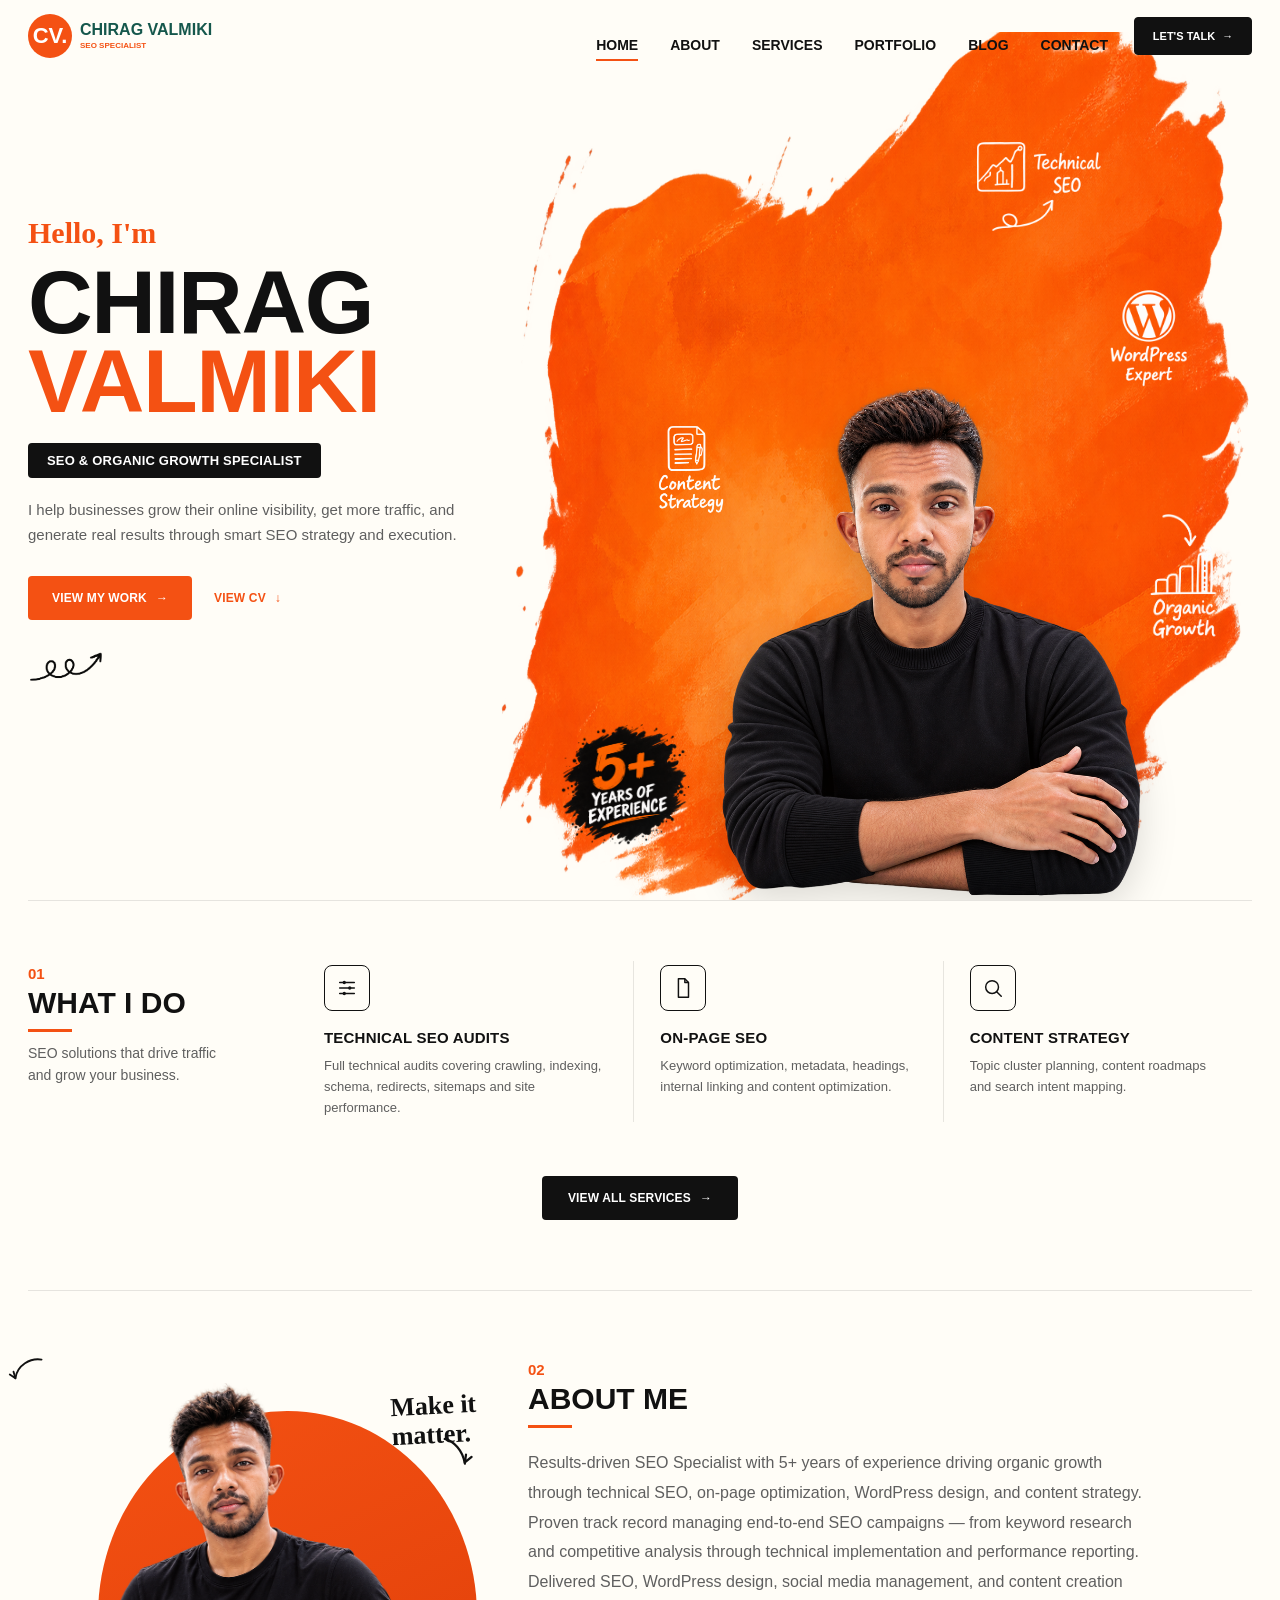
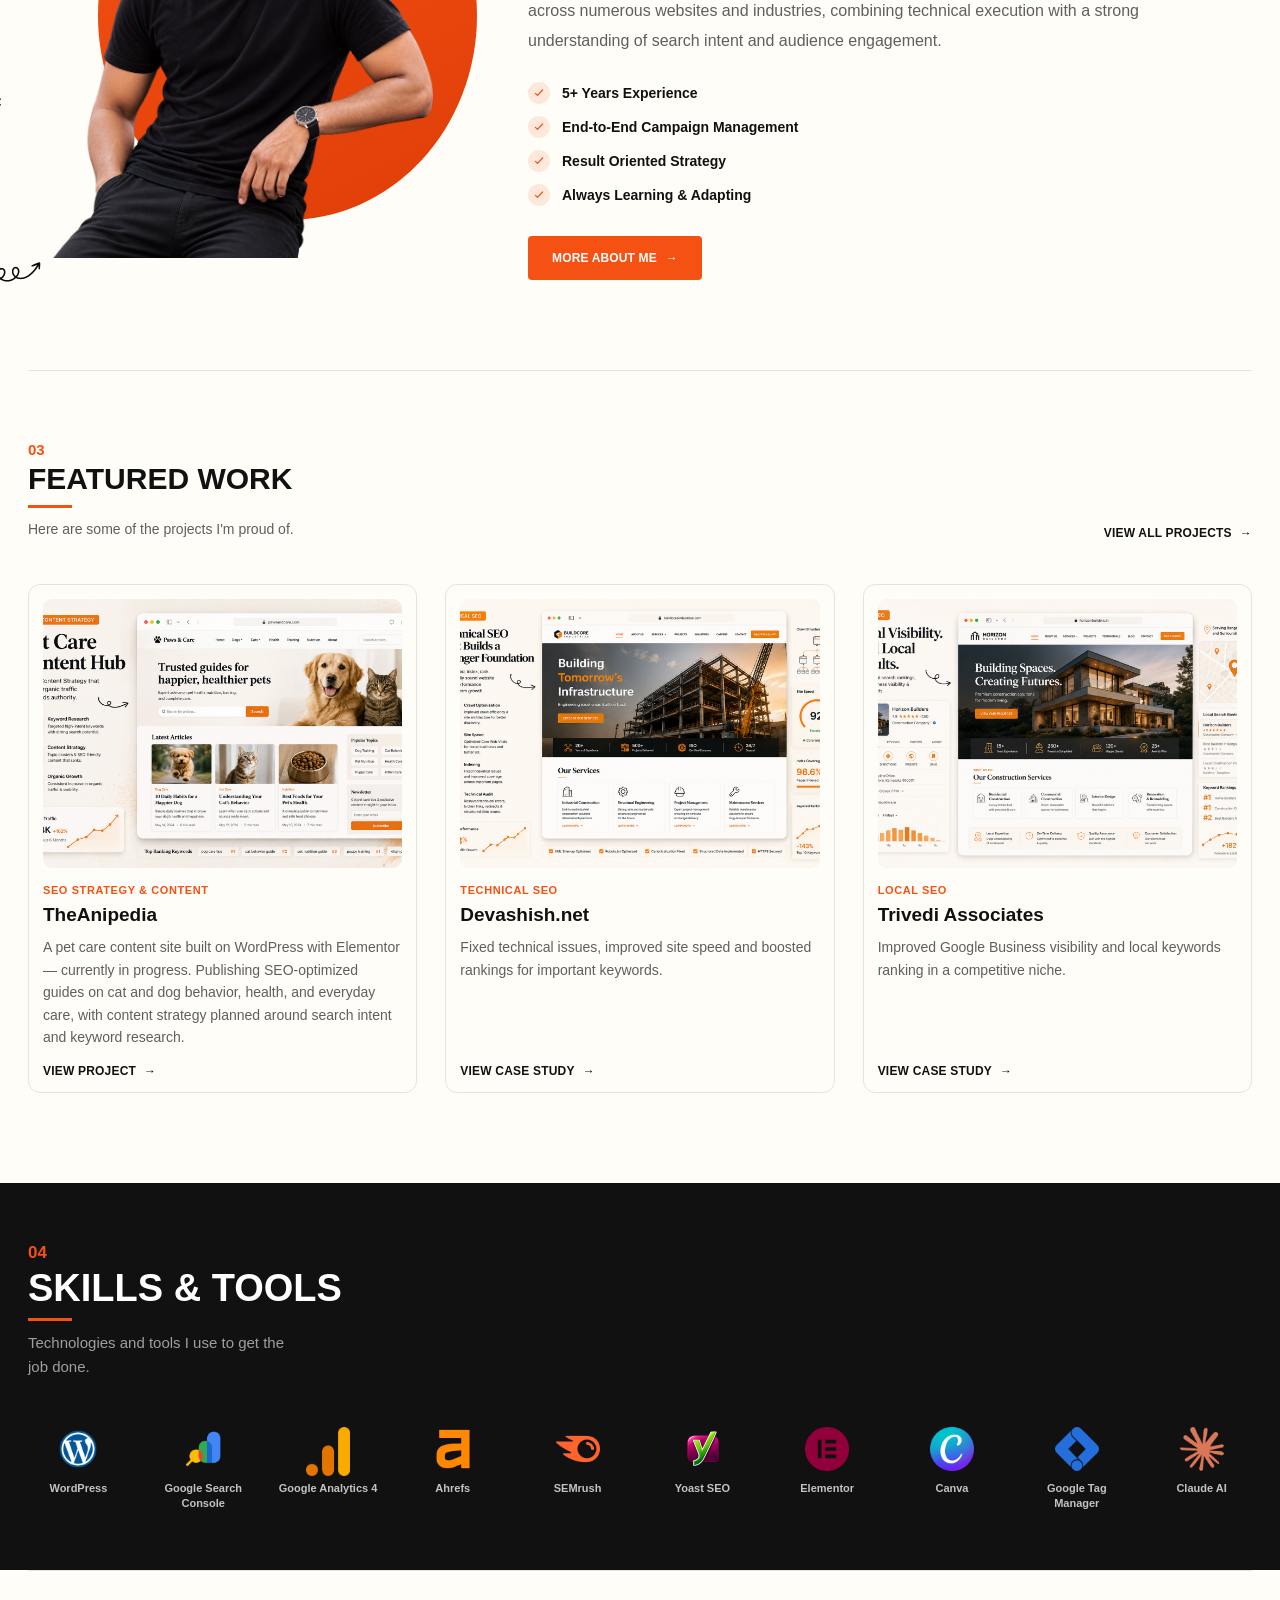
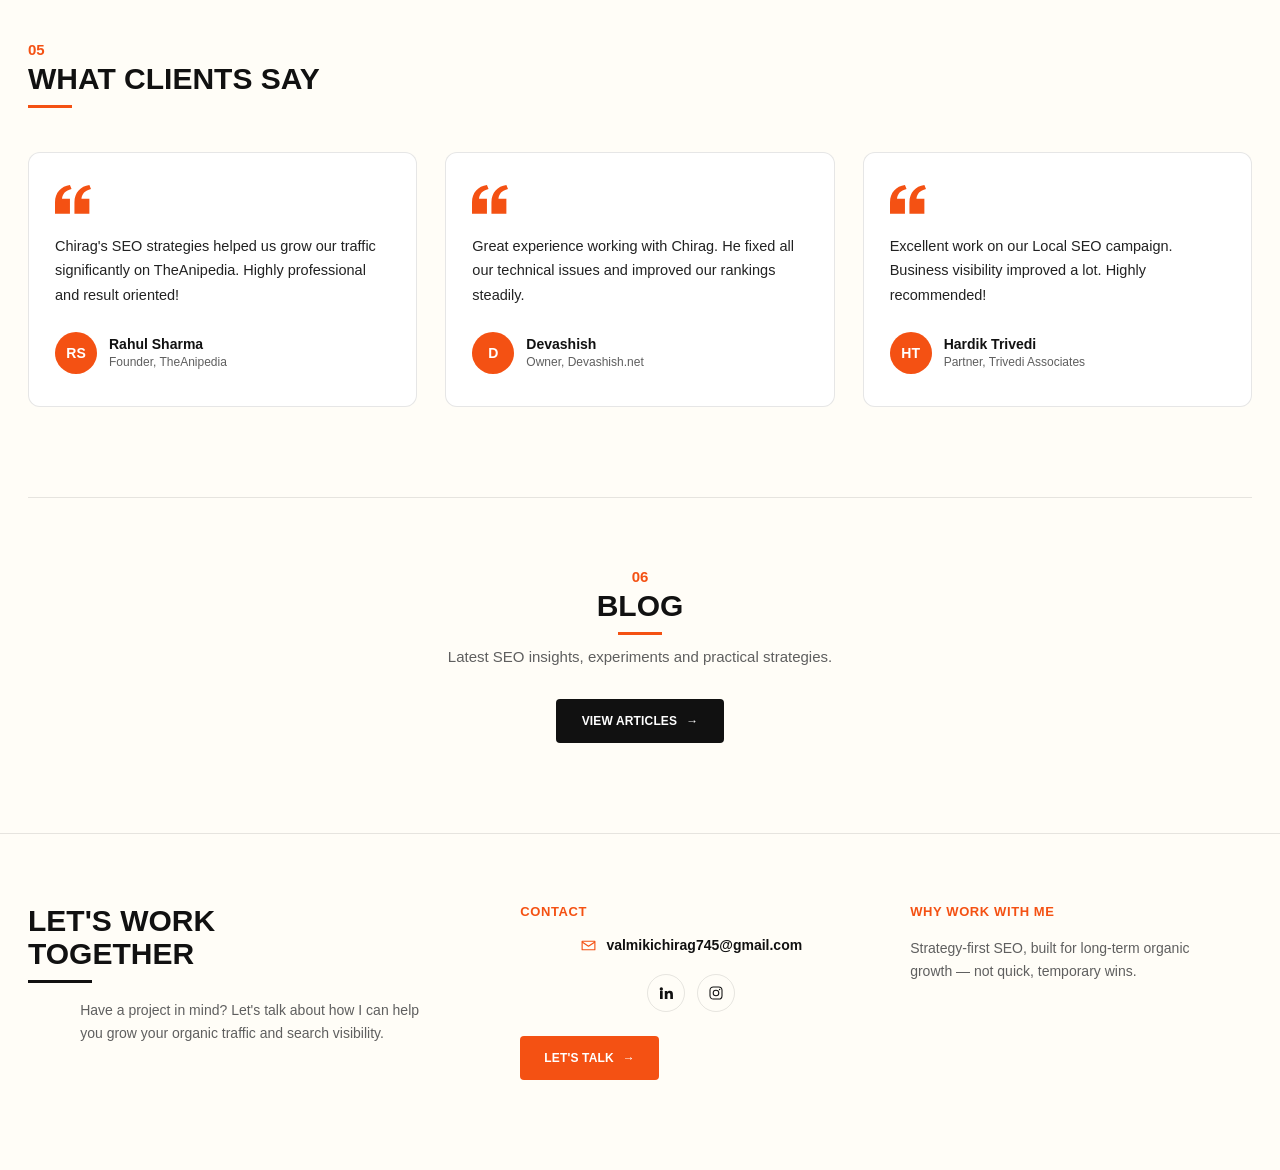
==== commit e757f6d5: "Update index.html" ====
--- a/index.html
+++ b/index.html
@@ -1,15 +1,80 @@
 <!doctype html>
 <html lang="en">
   <head>
-    <meta name="google-site-verification" content="WZhbPtdz5PsYqtBZHk9-wNeawP-TynBXWxtMzTrRtCc" />
     <meta charset="UTF-8" />
     <meta name="viewport" content="width=device-width, initial-scale=1.0" />
 
-    <title>Chirag Valmiki | SEO Specialist</title>
+    <title>Chirag Valmiki | SEO Specialist in Vadodara, Gujarat</title>
     <meta
       name="description"
-      content="Chirag Valmiki is an SEO & Organic Growth Specialist helping businesses improve search visibility, traffic and digital growth through technical SEO, content strategy and execution."
+      content="Chirag Valmiki is an SEO & Organic Growth Specialist based in Vadodara with 5+ years of experience in technical SEO, on-page optimization, content strategy and campaign management."
     />
+    <link rel="canonical" href="https://chiragvalmiki.github.io/chirag-valmiki-portfolio/" />
+
+    <!-- Open Graph / Facebook / LinkedIn -->
+    <meta property="og:type" content="profile" />
+    <meta property="og:url" content="https://chiragvalmiki.github.io/chirag-valmiki-portfolio/" />
+    <meta
+      property="og:title"
+      content="Chirag Valmiki | SEO Specialist in Vadodara, Gujarat"
+    />
+    <meta
+      property="og:description"
+      content="SEO & Organic Growth Specialist with 5+ years of experience in technical SEO, on-page optimization, content strategy and campaign management."
+    />
+    <meta
+      property="og:image"
+      content="https://chiragvalmiki.github.io/chirag-valmiki-portfolio/assets/images/chirag-valmiki-seo-specialist.jpg"
+    />
+    <meta property="profile:first_name" content="Chirag" />
+    <meta property="profile:last_name" content="Valmiki" />
+
+    <!-- Twitter Card -->
+    <meta name="twitter:card" content="summary_large_image" />
+    <meta
+      name="twitter:title"
+      content="Chirag Valmiki | SEO Specialist in Vadodara, Gujarat"
+    />
+    <meta
+      name="twitter:description"
+      content="SEO & Organic Growth Specialist with 5+ years of experience in technical SEO, on-page optimization and content strategy."
+    />
+    <meta
+      name="twitter:image"
+      content="https://chiragvalmiki.github.io/chirag-valmiki-portfolio/assets/images/chirag-valmiki-seo-specialist.jpg"
+    />
+
+    <!-- Structured Data: Person -->
+    <script type="application/ld+json">
+      {
+        "@context": "https://schema.org",
+        "@type": "Person",
+        "name": "Chirag Valmiki",
+        "url": "https://chiragvalmiki.github.io/chirag-valmiki-portfolio/",
+        "image": "https://chiragvalmiki.github.io/chirag-valmiki-portfolio/assets/images/chirag-valmiki-seo-specialist.jpg",
+        "jobTitle": "SEO Specialist",
+        "description": "SEO & Organic Growth Specialist with 5+ years of experience in technical SEO, on-page optimization, WordPress design and content strategy.",
+        "email": "mailto:valmikichirag745@gmail.com",
+        "address": {
+          "@type": "PostalAddress",
+          "addressLocality": "Vadodara",
+          "addressRegion": "Gujarat",
+          "addressCountry": "IN"
+        },
+        "sameAs": [
+          "https://www.linkedin.com/in/chirag-valmiki-827b24269/"
+        ],
+        "knowsAbout": [
+          "SEO",
+          "Technical SEO",
+          "On-Page SEO",
+          "Content Strategy",
+          "Keyword Research",
+          "Local SEO",
+          "WordPress"
+        ]
+      }
+    </script>
 
     <!-- Fonts -->
     <link rel="preconnect" href="https://fonts.googleapis.com" />
@@ -137,7 +202,7 @@
             <img
               class="hero-person"
               src="assets/images/chirag-photo.png"
-              alt=""
+              alt="Chirag Valmiki, SEO Specialist in Vadodara, Gujarat"
             />
             <!-- Keyword Research (simplified inline SVG) -->
 
@@ -769,7 +834,12 @@
                 Fixed technical issues, improved site speed and boosted rankings
                 for important keywords.
               </p>
-              <a class="project-link" href="#">
+              <a
+                class="project-link"
+                href="assets/case-studies/Devashish_Infrastructure_Case_Study.pdf"
+                target="_blank"
+                rel="noopener noreferrer"
+              >
                 VIEW CASE STUDY
                 <span aria-hidden="true">→</span>
               </a>
@@ -792,7 +862,12 @@
                 Improved Google Business visibility and local keywords ranking
                 in a competitive niche.
               </p>
-              <a class="project-link" href="#">
+              <a
+                class="project-link"
+                href="assets/case-studies/Trivedi_Associates_Case_Study.pdf"
+                target="_blank"
+                rel="noopener noreferrer"
+              >
                 VIEW CASE STUDY
                 <span aria-hidden="true">→</span>
               </a>
@@ -1070,8 +1145,8 @@
                       stroke-linejoin="round"
                     />
                   </svg>
-                  <a href="mailto:chiragvalmiki96@gmail.com"
-                    >chiragvalmiki96@gmail.com</a
+                  <a href="mailto:valmikichirag745@gmail.com"
+                    >valmikichirag745@gmail.com</a
                   >
                 </li>
               </ul>
@@ -1095,6 +1170,7 @@
                   </svg>
                 </a>
 
+                <!-- TODO: replace with your real Instagram profile URL -->
                 <a
                   class="social-link"
                   href="https://instagram.com/your-profile"
@@ -1128,7 +1204,7 @@
                 </a>
               </div>
 
-              <a class="btn btn-primary" href="mailto:hello@chiragvalmiki.com">
+              <a class="btn btn-primary" href="mailto:valmikichirag745@gmail.com">
                 LET'S TALK
                 <span aria-hidden="true">→</span>
               </a>
